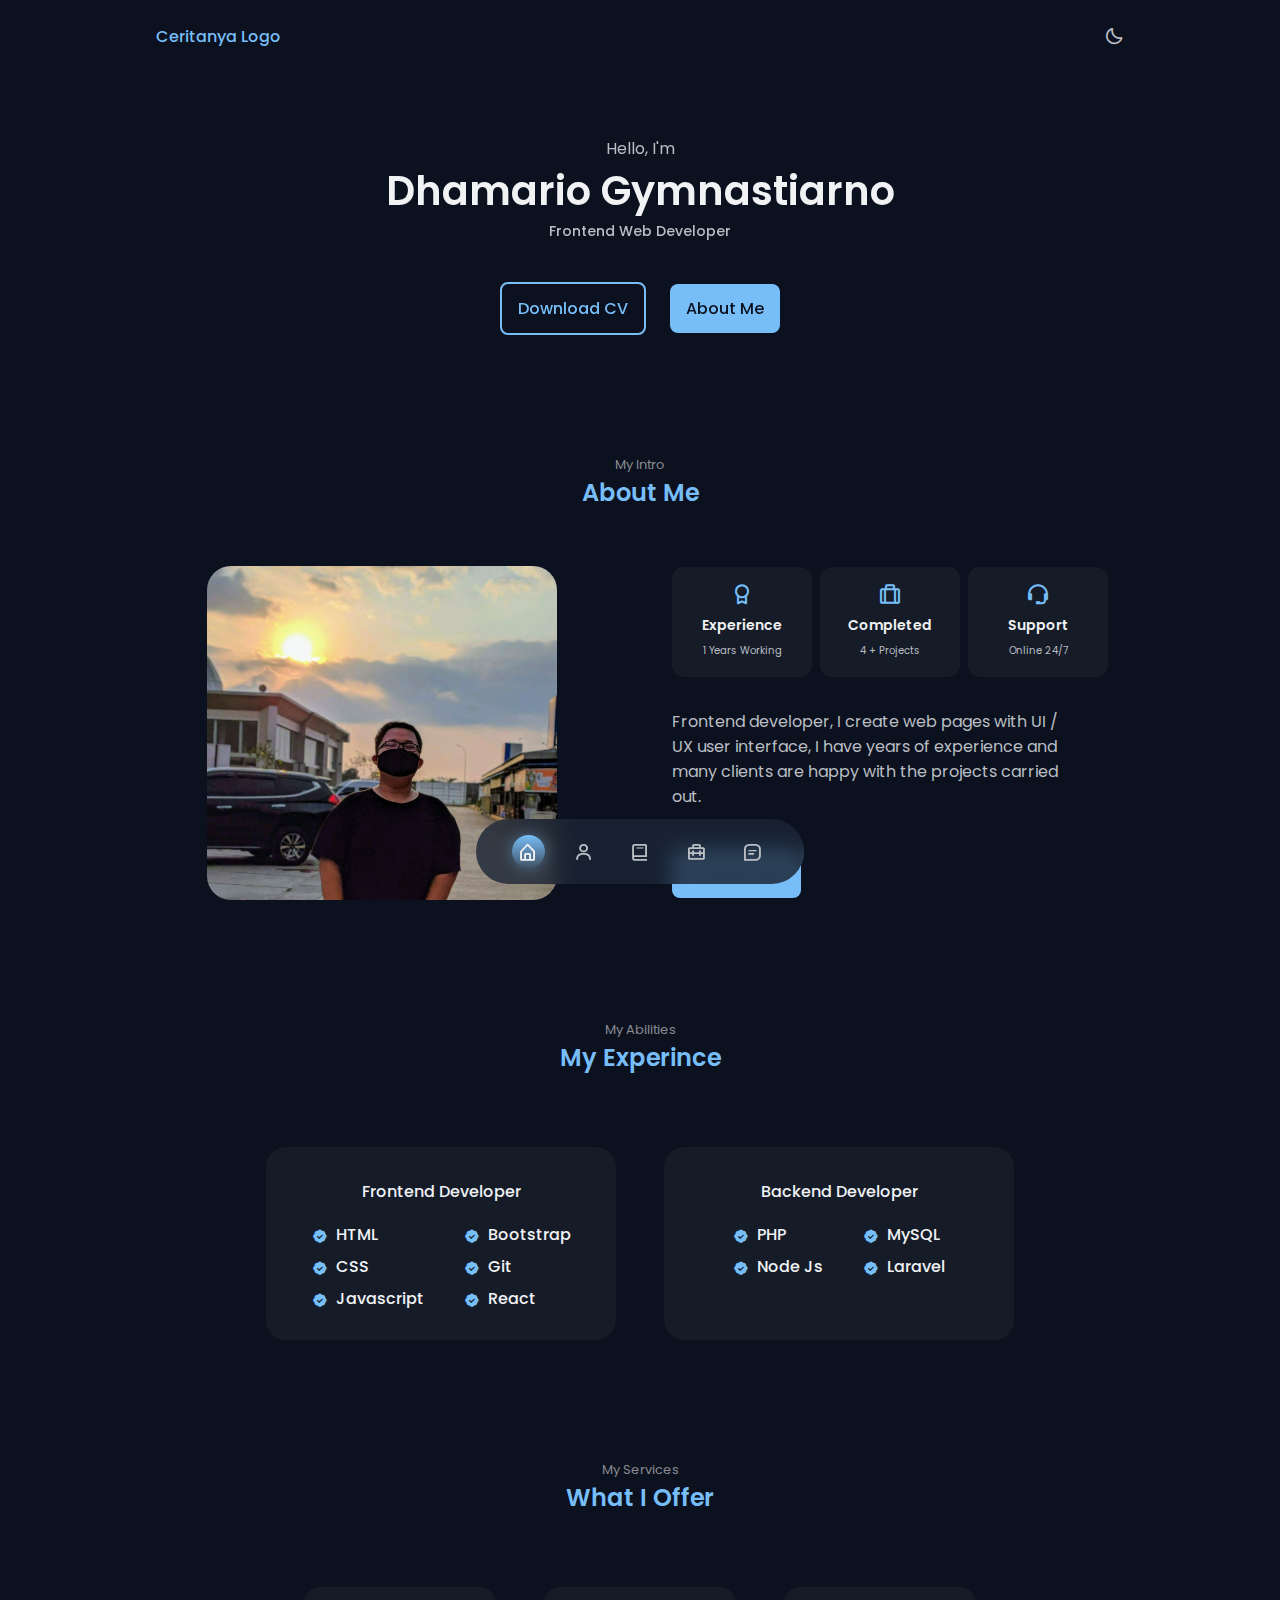
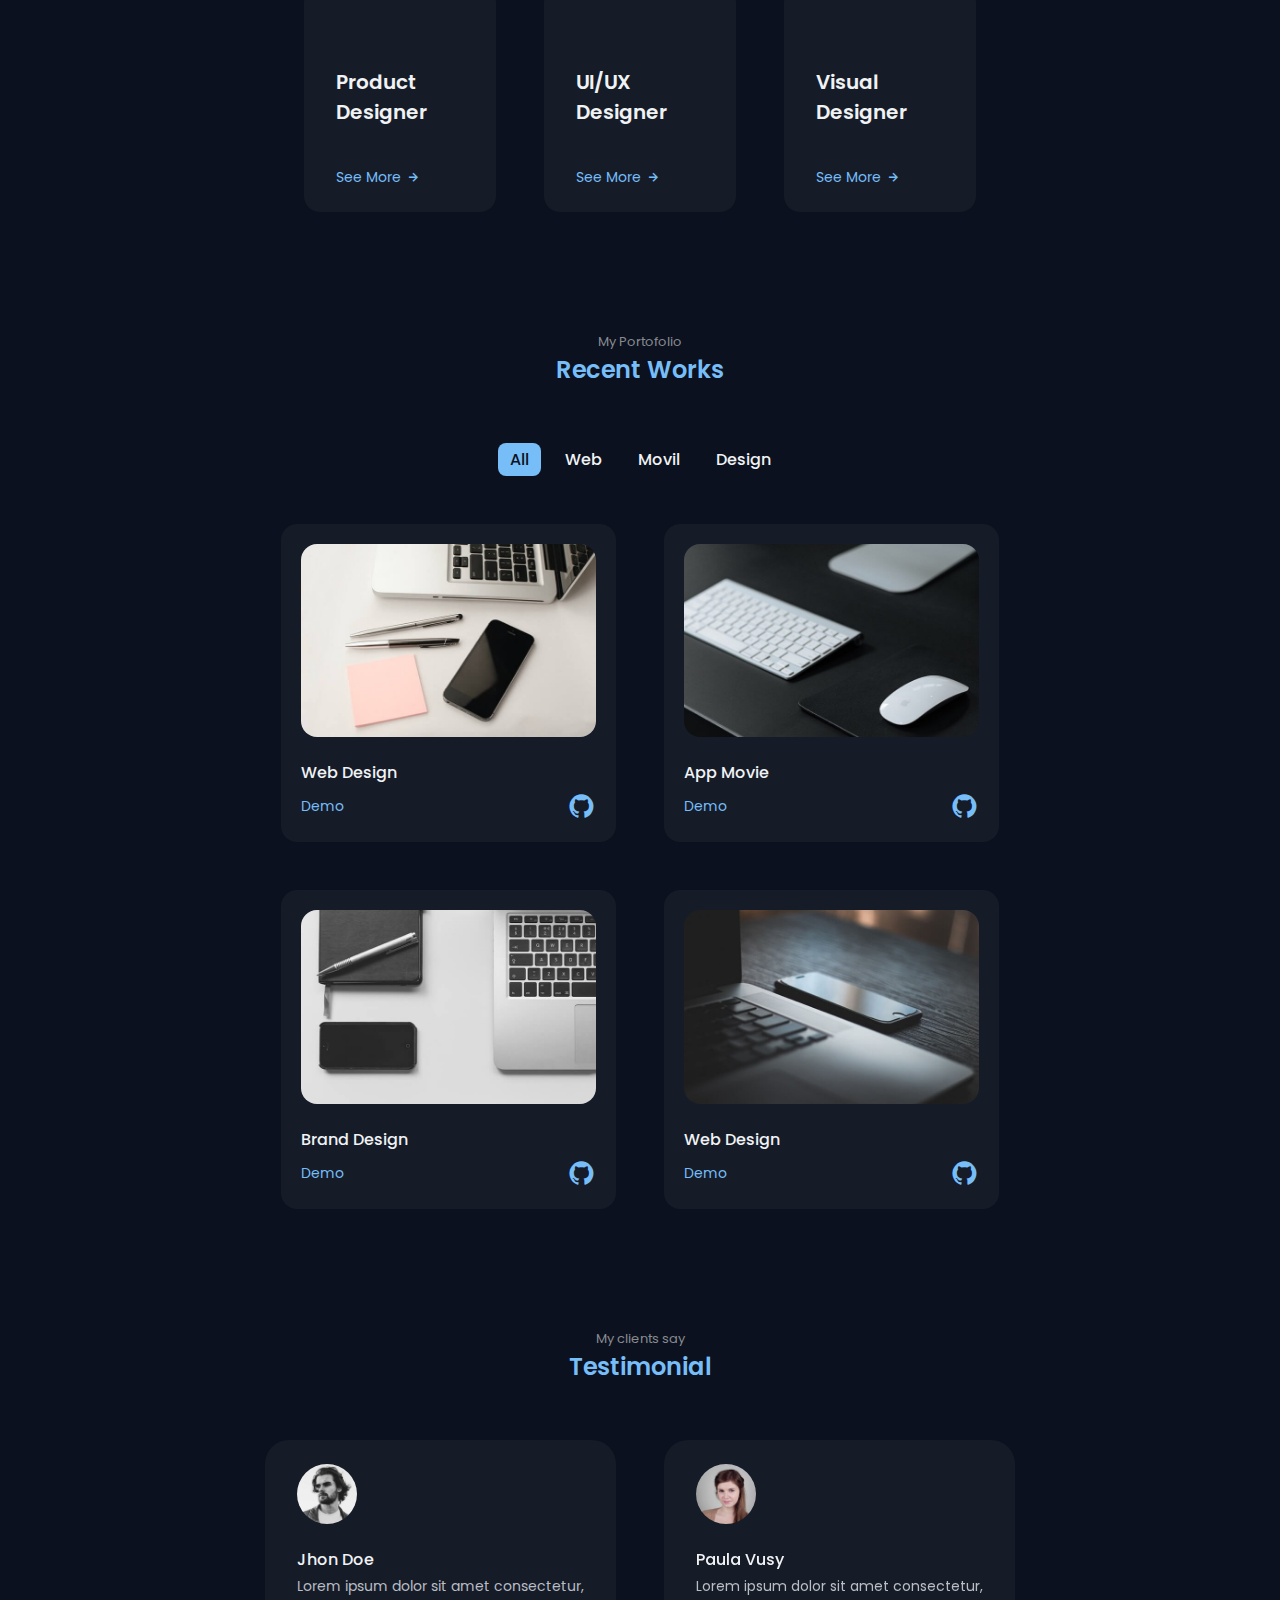
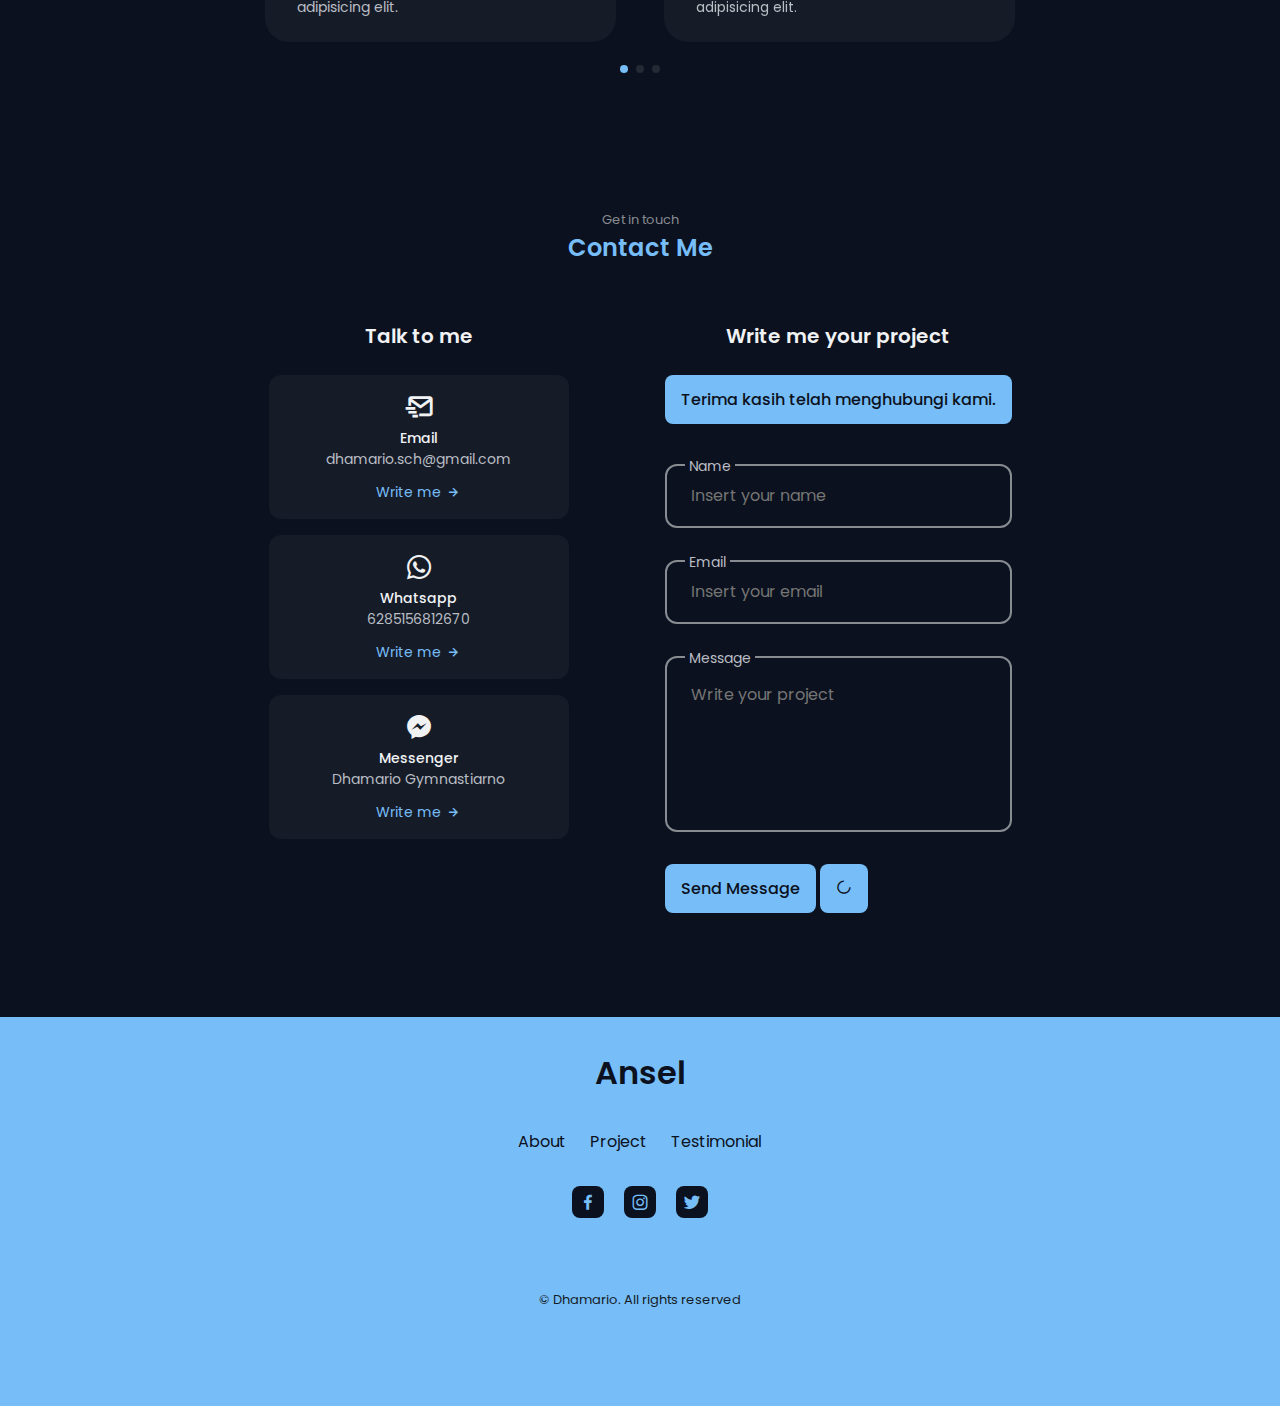
==== index.html @ 82490873 "coba fix error form" ====
<!DOCTYPE html>
    <html lang="en">
    <head>
        <meta charset="UTF-8">
        <meta name="viewport" content="width=device-width, initial-scale=1.0">

        <!--=============== FAVICON ===============-->
        <link rel="shortcut icon" href="assets/img/favicon.png" type="image/x-icon">
 
        <!--=============== BOXICONS ===============-->
        <link href='https://unpkg.com/boxicons@2.1.1/css/boxicons.min.css' rel='stylesheet'>
        
        <!--=============== SWIPER CSS ===============-->
        <link rel="stylesheet" href="assets/css/swiper-bundle.min.css">

        <!--=============== CSS ===============-->
        <link rel="stylesheet" href="assets/css/styles.css">

        <title> Dhamario Gymnastiarno - Portofolio </title>
    </head>
    <body>
        <!--=============== HEADER ===============-->
        <header class="header" id="header">
            <nav class="nav container">
                <a href="#logo" class="nav__logo">Ceritanya Logo</a>

                <div class="nav__menu">
                    <ul class="nav__list">
                        <li class="nav__item">
                            <a href="#home" class="nav__link active-link">
                                <i class='bx bx-home-alt'></i>
                            </a>
                        </li>
                        <li class="nav__item">
                            <a href="#about" class="nav__link">
                                <i class='bx bx-user'></i>
                            </a>
                        </li>
                        <li class="nav__item">
                            <a href="#skills" class="nav__link">
                            <i class='bx bx-book'></i>
                        </a>
                        </li>
                        <li class="nav__item">
                            <a href="#work" class="nav__link">
                            <i class='bx bx-briefcase-alt-2'></i>
                        </a>
                        </li>
                        <li class="nav__item">
                            <a href="#contact" class="nav__link">
                            <i class='bx bx-message-square-detail'></i>
                        </a>
                        </li>
                    </ul>
                </div>

                <!-- Theme change button  -->
                <i class='bx bx-moon change-theme' id="theme-button"></i>
            </nav>
        </header>

        <!--=============== MAIN ===============-->
        <main class="main">
            <!--=============== HOME ===============-->
            <section class="home section" id="home">
                <div class="home__container container grid">
                    <div class="home__data">
                        <span class="home__greeting">Hello, I'm</span>
                        <h1 class="home__name">Dhamario Gymnastiarno</h1>
                        <h3 class="home__education">Frontend Web Developer</h3>

                        <div class="home__buttons">
                            <a download="" target="_blank" href="assets/pdf/Ansel-Cv.pdf" class="button button--ghost">
                                Download CV
                            </a>
                            <a href="#about" class="button">About Me</a>
                        </div>
                    </div>

                  

                    <!-- <div class="home__social">
                        <a href="" class="home__social-link">
                            <i class='bx bxl-linkedin-square'></i>
                        </a>
                        <a href="" class="home__social-link">
                            <i class='bx bxl-github'></i>
                        </a>
                        <a href="" class="home__social-link">
                            <i class='bx bxl-dribbble'></i>
                        </a>
                    </div> -->

                    <!-- <a href="#about" class="home__scroll">
                        <i class='bx bx-mouse home__scroll-icon'></i>
                        <span class="home__scroll-name">Scroll Down</span>
                    </a> -->
                </div>
            </section>
            
            <!--=============== ABOUT ===============-->
            <section class="about section" id="about">
               <span class="section__subtitle">
                   My Intro
               </span> 
               <h2 class="section__title">About Me</h2>

               <div class="about__container container grid">
                   <img src="assets/img/IMG-20200929-WA0013_2.jpg" alt="" class="about__img">

                   <div class="about__data">
                       <div class="about__info">
                           <div class="about__box">
                            <i class='bx bx-award about__icon'></i>
                               <h3 class="about__title">Experience</h3>
                               <span class="about__subtitle">1 Years Working</span>
                           </div>

                        <div class="about__box">
                           <i class='bx bx-briefcase-alt about__icon'></i>
                            <h3 class="about__title">Completed</h3>
                            <span class="about__subtitle">4 + Projects</span>
                        </div>

                        <div class="about__box">
                            <i class='bx bx-support about__icon'></i>
                            <h3 class="about__title">Support</h3>
                            <span class="about__subtitle">Online 24/7</span>
                        </div>

                       </div>

                       <p class="about__description">
                        Frontend developer, I create web pages with UI / UX user interface, 
                        I have years of experience and many clients are happy 
                        with the projects carried out.
                    </p>

                    <a target="_blank" href="https://wa.me/6285156812670" class="button">Contact Me</a>
                   </div>
               </div>
            </section>

            <!--=============== SKILLS ===============-->
            <section class="skills section" id="skills">
                <span class="section__subtitle">My Abilities</span>
                <h2 class="section__title">My Experince</h2>

                <div class="skills__container container grid">
                    <div class="skills__content">
                        <h3 class="skills__title">Frontend Developer</h3>

                        <div class="skills__box">
                            <div class="skills__group">
                                <div class="skills__data">
                                    <i class='bx bxs-badge-check'></i>
                                    
                                    <div>
                                        <h3 class="skills__name">HTML</h3>
                                        <span class="skills__level">Basic</span>
                                    </div>
                                </div>

                                <div class="skills__data">
                                    <i class='bx bxs-badge-check'></i>
                                    
                                    <div>
                                        <h3 class="skills__name">CSS</h3>
                                        <span class="skills__level">Advanced</span>
                                    </div>
                                </div>

                                <div class="skills__data">
                                    <i class='bx bxs-badge-check'></i>

                                    <div>
                                        <h3 class="skills__name">Javascript</h3>
                                        <span class="skills__level">Intermediate</span>
                                    </div>
                                </div>
                            </div>
                            
                            
                            <div class="skills__group">
                                <div class="skills__data">
                                    <i class='bx bxs-badge-check'></i>
                                    
                                    <div>
                                        <h3 class="skills__name">Bootstrap</h3>
                                        <span class="skills__level">Intermadiate</span>
                                    </div>
                                </div>

                                <div class="skills__data">
                                    <i class='bx bxs-badge-check'></i>
                                    
                                    <div>
                                        <h3 class="skills__name">Git</h3>
                                        <span class="skills__level">Intermediate</span>
                                    </div>
                                </div>

                                <div class="skills__data">
                                    <i class='bx bxs-badge-check'></i>

                                    <div>
                                        <h3 class="skills__name">React</h3>
                                        <span class="skills__level">Intermediate</span>
                                    </div>
                                </div>
                            </div>
                        </div>
                    </div>
                    
                    <div class="skills__content">
                        <h3 class="skills__title">Backend Developer</h3>

                        <div class="skills__box">
                            <div class="skills__group">
                                <div class="skills__data">
                                    <i class='bx bxs-badge-check'></i>
                                    
                                    <div>
                                        <h3 class="skills__name">PHP</h3>
                                        <span class="skills__level">Intermediate</span>
                                    </div>
                                </div>

                                <div class="skills__data">
                                    <i class='bx bxs-badge-check'></i>
                                    
                                    <div>
                                        <h3 class="skills__name">Node Js</h3>
                                        <span class="skills__level">Basic</span>
                                    </div>
                                </div>

                            </div>
                            
                            
                            <div class="skills__group">
                                <div class="skills__data">
                                    <i class='bx bxs-badge-check'></i>
                                    
                                    <div>
                                        <h3 class="skills__name">MySQL</h3>
                                        <span class="skills__level">Intermadiate</span>
                                    </div>
                                </div>

                                <div class="skills__data">
                                    <i class='bx bxs-badge-check'></i>
                                    
                                    <div>
                                        <h3 class="skills__name">Laravel</h3>
                                        <span class="skills__level">Intermediate</span>
                                    </div>
                                </div>

                              
                            </div>
                        </div>
                    </div>
                </div>
            </section>

            <!--=============== SERVICES ===============-->
            <section class="services section">
                <span class="section__subtitle">My Services</span>
                <h2 class="section__title">What I Offer</h2>

                <div class="services__container container grid">
                    <div class="services__card">
                        <h3 class="services__title">Product Designer</h3>
 
                        <span class="services__button">
                            See More
                            <i class='bx bx-right-arrow-alt services__icon'></i>
                        </span>

                        <div class="services__modal">
                            <div class="services__modal-content">
                                <i class='bx bx-x services__modal-close' ></i>

                                <h3 class="services__modal-title">Porduct <br> Designer</h3>
                                <p class="services__modal-description">
                                    Lorem ipsum dolor sit, amet consectetur adipisicing elit. 
                                </p>

                                <ul class="services__modal-list">
                                    <li class="services__modal-item">
                                        <i class='bx bx-check services__modal-icon'></i>
                                        <p class="services__modal-info">
                                            I Develop the user interface.
                                        </p>
                                    </li>

                                    <li class="services__modal-item">
                                        <i class='bx bx-check services__modal-icon'></i>
                                        <p class="services__modal-info">
                                            Web page development.
                                        </p>
                                    </li>

                                    <li class="services__modal-item">
                                        <i class='bx bx-check services__modal-icon'></i>
                                        <p class="services__modal-info">
                                            I create ux element interactions.
                                        </p>
                                    </li>

                                    <li class="services__modal-item">
                                        <i class='bx bx-check services__modal-icon'></i>
                                        <p class="services__modal-info">
                                            Design and mockup of product.
                                        </p>
                                    </li>

                                    <li class="services__modal-item">
                                        <i class='bx bx-check services__modal-icon'></i>
                                        <p class="services__modal-info">
                                            
                                        </p>
                                    </li>
                                </ul>
                            </div>
                        </div>
                    </div>

                    <div class="services__card">
                        <h3 class="services__title">UI/UX Designer</h3>

                        <span class="services__button">
                            See More
                            <i class='bx bx-right-arrow-alt services__icon'></i>
                        </span>

                        <div class="services__modal">
                            <div class="services__modal-content">
                                <i class='bx bx-x services__modal-close' ></i>

                                <h3 class="services__modal-title">UI/UX Designer</h3>
                                <p class="services__modal-description">
                                    Lorem ipsum dolor sit, amet consectetur adipisicing elit. 
                                </p>

                                <ul class="services__modal-list">
                                    <li class="services__modal-item">
                                        <i class='bx bx-check services__modal-icon'></i>
                                        <p class="services__modal-info">
                                            I Develop the user interface.
                                        </p>
                                    </li>

                                    <li class="services__modal-item">
                                        <i class='bx bx-check services__modal-icon'></i>
                                        <p class="services__modal-info">
                                            Web page development.
                                        </p>
                                    </li>

                                    <li class="services__modal-item">
                                        <i class='bx bx-check services__modal-icon'></i>
                                        <p class="services__modal-info">
                                            I create ux element interactions.
                                        </p>
                                    </li>

                                    <li class="services__modal-item">
                                        <i class='bx bx-check services__modal-icon'></i>
                                        <p class="services__modal-info">
                                            Design and mockup of product.
                                        </p>
                                    </li>

                                    <li class="services__modal-item">
                                        <i class='bx bx-check services__modal-icon'></i>
                                        <p class="services__modal-info">
                                            
                                        </p>
                                    </li>
                                </ul>
                            </div>
                        </div>
                    </div>

                    <div class="services__card">
                        <h3 class="services__title">Visual Designer</h3>

                        <span class="services__button">
                            See More
                            <i class='bx bx-right-arrow-alt services__icon'></i>
                        </span>

                        <div class="services__modal">
                            <div class="services__modal-content">
                                <i class='bx bx-x services__modal-close' ></i>

                                <h3 class="services__modal-title">Visual Designer</h3>
                                <p class="services__modal-description">
                                    Lorem ipsum dolor sit, amet consectetur adipisicing elit. 
                                </p>

                                <ul class="services__modal-list">
                                    <li class="services__modal-item">
                                        <i class='bx bx-check services__modal-icon'></i>
                                        <p class="services__modal-info">
                                            I Develop the user interface.
                                        </p>
                                    </li>

                                    <li class="services__modal-item">
                                        <i class='bx bx-check services__modal-icon'></i>
                                        <p class="services__modal-info">
                                            Web page development.
                                        </p>
                                    </li>

                                    <li class="services__modal-item">
                                        <i class='bx bx-check services__modal-icon'></i>
                                        <p class="services__modal-info">
                                            I create ux element interactions.
                                        </p>
                                    </li>

                                    <li class="services__modal-item">
                                        <i class='bx bx-check services__modal-icon'></i>
                                        <p class="services__modal-info">
                                            Design and mockup of product.
                                        </p>
                                    </li>

                                    <li class="services__modal-item">
                                        <i class='bx bx-check services__modal-icon'></i>
                                        <p class="services__modal-info">
                                            Products for compaines
                                        </p>
                                    </li>
                                </ul>
                            </div>
                        </div>
                    </div>
                </div>
            </section>

            <!--=============== WORK ===============-->
            <section class="work section" id="work">
                <span class="section__subtitle">My Portofolio</span>
                <h2 class="section__title">Recent Works</h2>

                <div class="work__filters">
                    <span class="work__item active-work" data-filter='all'>All</span>
                    <span class="work__item" data-filter='.web'>Web</span>
                    <span class="work__item" data-filter='.movil'>Movil</span>
                    <span class="work__item" data-filter='.design'>Design</span>
                </div>

                <div class="work__container container grid">

                    <div class="work__card mix web">
                        <img src="assets/img/work1.jpg" alt="" class="work__img">

                        <h3 class="work__title">Web Design</h3>
                        

                        <a href="#" class="work__button">
                            Demo
                           
                            <i class='bx bxl-github icon__home'></i>
                        </a>
                       
                        
                        
                    </div>

                    <div class="work__card mix movil">
                        <img src="assets/img/work2.jpg" alt="" class="work__img">

                        <h3 class="work__title">App Movie</h3>

                        <a href="#" class="work__button">
                            Demo
                            
                            <i class='bx bxl-github icon__home'></i>
                        </a>
                    </div>

                    <div class="work__card mix design">
                        <img src="assets/img/work3.jpg" alt="" class="work__img">

                        <h3 class="work__title">Brand Design</h3>

                        <a href="#" class="work__button">
                            Demo
                            
                            <i class='bx bxl-github icon__home'></i>
                        </a>
                    </div>

                    <div class="work__card mix web">
                        <img src="assets/img/work4.jpg" alt="" class="work__img">

                        <h3 class="work__title">Web Design</h3>

                        <a href="#" class="work__button">
                           Demo
                              <i class='bx bxl-github icon__home'></i>
                        </a>
                        
                    </div>
                </div>
            </section>

            <!--=============== TESTIMONIALS ===============-->
            <section class="testimonial section">
                <span class="section__subtitle">My clients say</span>
                <h2 class="section__title">Testimonial</h2>

                <div class="testimonial__container container swiper">
                    <div class="swiper-wrapper">
                        <div class="testimonial__card swiper-slide">
                            <img src="assets/img/testimonial1.png" alt="" class="testimonial__img">

                            <h3 class="testimonial__name">Jhon Doe</h3>
                            <p class="testimonial__description">
                                Lorem ipsum dolor sit amet consectetur, adipisicing elit.
                            </p>
                        </div>

                         <div class="testimonial__card swiper-slide">
                            <img src="assets/img/testimonial2.png" alt="" class="testimonial__img">

                            <h3 class="testimonial__name">Paula Vusy</h3>
                            <p class="testimonial__description">
                                Lorem ipsum dolor sit amet consectetur, adipisicing elit.
                            </p>
                        </div>

                         <div class="testimonial__card swiper-slide">
                            <img src="assets/img/testimonial3.png" alt="" class="testimonial__img">

                            <h3 class="testimonial__name">Sara Cill</h3>
                            <p class="testimonial__description">
                                Lorem ipsum dolor sit amet consectetur, adipisicing elit.
                            </p>
                        </div>
                    </div>

                     <div class="swiper-pagination"></div>
                </div>
            </section>

            <!--=============== CONTACT ===============-->
            <section class="contact section" id="contact">
                <span class="section__subtitle">Get in touch</span>
                <h2 class="section__title">Contact Me</h2>

                <div class="contact__container container grid">
                    <div class="contact_content">
                        <h3 class="contact__title">Talk to me</h3>

                        <div class="contact__info">
                            <div class="contact__card">
                                <i class='bx bx-mail-send contact__card-icon'></i>
                                <h3 class="contact__card-title">Email</h3>
                                <span class="contact__card-data">dhamario.sch@gmail.com</span>

                                <a href="mailto:examplemail@correo.com" target="_blank" class="contact__button">
                                    Write me <i class="bx bx-right-arrow-alt contact__button-icon"></i>
                                </a>
                            </div>

                             <div class="contact__card">
                                <i class='bx bxl-whatsapp contact__card-icon'></i>
                                <h3 class="contact__card-title">Whatsapp</h3>
                                <span class="contact__card-data">6285156812670</span>

                                <a href="wa.me/6285156812670" target="_blank" class="contact__button">
                                    Write me <i class="bx bx-right-arrow-alt contact__button-icon"></i>
                                </a>
                            </div>

                             <div class="contact__card">
                                <i class='bx bxl-messenger contact__card-icon'></i>
                                <h3 class="contact__card-title">Messenger</h3>
                                <span class="contact__card-data">Dhamario Gymnastiarno</span>

                                <a href="https://m.me/dhamarioo" target="_blank" class="contact__button">
                                    Write me <i class="bx bx-right-arrow-alt contact__button-icon"></i>
                                </a>
                            </div>
                        </div>
                    </div>

                    <div class="contact_content">
                            <h3 class="contact__title">Write me your project</h3>
                            <p class="btnpesan my-alert d-none">Terima kasih telah menghubungi kami. <i class='bx bx-x services__modal-close' ></i></p>

                            <form method="post" autocomplete="off" name="google-sheet">
                                <div class="contact__form-div">
                                    <label for="" class="contact__form-tag">Name</label>
                                      <input type="text" name="Name" placeholder="Insert your name" class="contact__form-input">
                                </div>

                                <div class="contact__form-div">
                                    <label for="" class="contact__form-tag">Email</label>
                                          <input type="email" name="Email" placeholder="Insert your email" class="contact__form-input">
                                </div>

                                <div class="contact__form-div contact__form-area">
                                    <label for="" class="contact__form-tag">Message</label>
                                    <textarea name="Message" id="" cols="30" rows="10" name="Message" placeholder="Write your project" class="contact__form-input"></textarea>
                                </div>

                                <button type="submit" name="submit" class="btn-kirim">Send Message</button>
                                <button type="button" disabled name="submit" class="btn-loading d-none"><i class='bx bx-loader-alt'></i></button>
                                </form>
                    </div>
                </div>
            </section>
        </main>

        <!--=============== FOOTER ===============-->
        <footer class="footer">
            <div class="footer__container container">
                <h1 class="footer__title">Ansel</h1>

                <ul class="footer__list">
                    <li>
                        <a href="#about" class="footer__link">About</a>
                    </li>
                     <li>
                        <a href="#work" class="footer__link">Project</a>
                    </li>
                     <li>
                        <a href="#testimonial" class="footer__link">Testimonial</a>
                    </li>
                </ul>

                <ul class="footer__social">
                    <a href="" target="_blank" class="footer__social-link">
                            <i class='bx bxl-facebook'></i>
                    </a>

                    <a href="" target="_blank" class="footer__social-link">
                        <i class='bx bxl-instagram'></i>
                    </a>

                    <a href="" target="_blank" class="footer__social-link">
                        <i class='bx bxl-twitter'></i>
                    </a>
                </ul>

                <span class="footer__copy">
                    &#169; Dhamario. All rights reserved
                </span>
            </div>
        </footer>

        <script>
            const scriptURL = 'https://script.google.com/macros/s/AKfycbz9eFhbqL9VPdw7W_q0QODPWdvPA6DGefYPXkPuLSx8L-teZfCqLwiR0-oeVhtF6Ccs/exec'
            const form = document.forms['google-sheet']
            const btnPesan = document.querySelector('.btn-kirim')
            const btnLoading = document.querySelector('.btn-loading')
            const myAlert = document.querySelector('.my-alert')
          
            form.addEventListener('submit', e => {
              e.preventDefault()
                // ketika tombol submit diklik
                // tampilkan tombol loading, hilangkan tombol kirim
                btnLoading.classList.toggle('d-none')
                btnPesan.classList.toggle('d-none')
              
            fetch(scriptURL, { method: 'POST', body: new FormData(form)})
                .then(response => {
                // tampilkan tombol kirim, hilangkan tombol loading
                btnLoading.classList.toggle('d-none')
                btnPesan.classList.toggle('d-none')
                // tampilkan alert
                myAlert.classList.toggle('d-none')
                // reset formnya
                form.reset()
                console.log('Success!', response)
            })
                .catch(error => console.error('Error!', error.message))
            })
          </script>

        <!--=============== SCROLLREVEAL ===============-->
        <script src="assets/js/scrollreveal.min.js"></script>

        <!--=============== SWIPER JS ===============-->
        <script src="assets/js/swiper-bundle.min.js"></script>

        <!--=============== MIXITUP FILTER ===============-->
        <script src="assets/js/mixitup.min.js"></script>

        <!--=============== MAIN JS ===============-->
        <script src="assets/js/main.js"></script>
    </body>
</html>
---- assets/css/styles.css ----
/*=============== GOOGLE FONTS ===============*/
@import url('https://fonts.googleapis.com/css2?family=Nunito:wght@300&family=Poppins:ital,wght@0,500;0,600;1,400&display=swap');

/*=============== VARIABLES CSS ===============*/
:root {
  --header-height: 3.5rem;

  /*========== Colors ==========*/
  /*Color mode HSL(hue, saturation, lightness)*/
  /*
        Purple: hsl(250, 66%, 75%)
        Blue: hsl(207, 90%, 72%)
        Pink: hsl(356, 66%, 75%)
        Teal: hsl(174, 63%, 62%)
  */
  --first-hue: 207;
  --sat: 90%;
  --lig: 72%;
  --second-hue: 219;
  --first-color: hsl(var(--first-hue), var(--sat), var(--lig));
  --first-color-alt: hsl(var(--first-hue), var(--sat), 68%);
  /* -4% */
  --title-color: hsl(var(--second-hue), 15%, 95%);
  --text-color: hsl(var(--second-hue), 8%, 75%);
  --text-color-light: hsl(var(--second-hue), 4%, 55%);
  --body-color: hsl(var(--second-hue), 48%, 8%);
  --container-color: hsl(var(--second-hue), 32%, 12%);

  /*========== Font and typography ==========*/
  /*.5rem = 8px | 1rem = 16px ...*/
  --body-font: 'Poppins', sans-serif;
  --biggest-font-size: 1.75rem;
  --h1-font-size: 1.5rem;
  --h2-font-size: 1.25rem;
  --h3-font-size: 1rem;
  --normal-font-size: .938rem;
  --small-font-size: .813rem;
  --smaller-font-size: .75rem;
  --tiny-font-size: .625rem;

  /*========== Font weight ==========*/
  --font-medium: 500;
  --font-semibold: 600;

  /*========== z index ==========*/
  --z-tooltip: 10;
  --z-fixed: 100;
  --z-modal: 1000;
}

/* Responsive typography */
@media screen and (min-width: 968px) {
  :root {
    --biggest-font-size: 2.5rem;
    --h1-font-size: 2.25rem;
    --h2-font-size: 1.5rem;
    --h3-font-size: 1.25rem;
    --normal-font-size: 1rem;
    --small-font-size: .875rem;
    --smaller-font-size: .813rem;
  }
}

/*=============== BASE ===============*/
* {
  box-sizing: border-box;
  padding: 0;
  margin: 0;
}

html {
  scroll-behavior: smooth;
}

body,
button,
input,
textarea {
  font-family: var(--body-font);
  font-size: var(--normal-font-size);
}

body {
  background-color: var(--body-color);
  color: var(--text-color);
  transition: .4s;
  /* for light mode animation */
}

h1,
h2,
h3 {
  color: var(--title-color);
  font-weight: var(--font-semibold);
}

ul {
  list-style: none;
}

a {
  text-decoration: none;
}

button {
  cursor: pointer;
  border: none;
  outline: none;
}

img {
  max-width: 100%;
  height: auto;
}

/*=============== THEME ===============*/
.change-theme{
  font-size: 1.25rem;
  cursor: pointer;
  transition: .32s;
}

.change-theme:hover{
  color: var(--first-color);
}

/*========== Variables Dark theme ==========*/
body.light-theme{
  --title-color: hsl(var(--second-hue), 15%, 15%);
  --text-color: hsl(var(--second-hue), 8%, 35%);
  --body-color: hsl(var(--second-hue), 100%, 99%);
  --container-color: #fff;
}


/*========== 
    Color changes in some parts of 
    the website, in light theme
==========*/
.light-theme .scroll-header{
  box-shadow:  0 2px 4px hsla(0, 0%, 1%, .1);
}

.light-theme .nav__menu{
  background-color: hsla(var(--second-hue), 32%, 90%, .8);
}

.light-theme .section__subtitle{
  color: var(--text-color);
}

.light-theme .home__social-link{
  box-sizing: 0 2px 8px hsla(var(--second-hue), 48%, 8%, .1);
}

.light-theme .home__social::after,
.light-theme .footer__social-link{
  background-color: var(--title-color);
}

.light theme .home__social-link, .light-theme .home__scroll, .light-theme .button .light-theme .button:hover, .light-theme .active-work, .light-theme .footer__title, .light-theme .footer__link, .light-theme .footer__copy{
  color: var(--title-color);
}

.light-theme .about__box{
  box-shadow: 0 2px 8px hsla(var(--second-hue), 48%, 8%, .1);
}

.light-theme .skills__content, .light-theme .services__card, .light-theme .work__card, .light-theme .testimonial__card, .light-theme .contact__card{
  box-shadow: 0 2px 16px hsla(var(--second-hue), 48%, 8%, .1);
}

.light-theme::-webkit-scrollbar{
  background-color: hsl(var(--second-hue), 8%, 66%);
}

.light-theme::-webkit-scrollbar-thumb{
  background-color: hsl(var(--second-hue), 8%, 54%);
}


.light-theme::-webkit-scrollbar-thumb:hover{
  background-color: hsl(var(--second-hue), 8%, 44%);
}
/*=============== REUSABLE CSS CLASSES ===============*/
.container {
  max-width: 968px;
  margin-left: 1rem;
  margin-right: 1rem;
}

.grid {
  display: grid;
  gap: 1.25rem;
}

.main {
  overflow: hidden;
}

.section {
  padding: 4.5rem 0 1rem;
}

.section__title,
.section__subtitle {
  text-align: center;
}

.section__title {
  font-size: var(--h2-font-size);
  color: var(--first-color);
  margin-bottom: 2rem;
}

.section__subtitle {
  display: block;
  font-size: var(--smaller-font-size);
  color: var(--text-color-light);
}

/*=============== HEADER & NAV===============*/
.header {
  position: fixed;
  top: 0;
  left: 0;
  width: 100%;
  background-color: var(--body-color);
  z-index: var(--z-fixed);
   transition: .4s;
  /* for light mode animation */
}

.nav {
  height: var(--header-height);
  display: flex;
  justify-content: space-between;
  align-items: center;
}

.nav__logo {
  color: var(--first-color);
  font-weight: var(--font-medium);
  transform: .4s;
}

.nav__logo:hover {
  color: var(--first-color-alt);
}

.nav__menu {
  position: fixed;
  bottom: 1rem;
  background-color: hsla(var(--second-hue), 32%, 16%, .8);
  width: 90%;
  border-radius: 4rem;
  padding: 1rem 2.25rem;
  backdrop-filter: blur(10px);
   transition: .4s;
  /* for light mode animation */
}

.nav__list {
  display: flex;
  justify-content: space-between;
  align-items: center;
}

.nav__link {
  color: var(--text-color);
  font-size: 1.25rem;
  padding: .4rem;
  display: flex;
  border-radius: 5rem;
}

/* Active link */
.active-link {
  background: linear-gradient(180deg, hsla(var(--first-hue), var(--sat), var(--lig), 1),
      hsla(var(--first-hue), var(--sat), var(--lig), .2));
  box-shadow: 0 0 16px hsla(var(--first-hue), var(--sat), var(--lig), .4);
  color: var(--title-color);
}


/* Change background header */
.scroll-header {
  box-shadow: 0 4px 4px hsla(0, 0%, 4%, .3);
}


/*=============== HOME ===============*/

.home__container {
  position: relative;
  row-gap: 4.5rem;
  padding-top: 2rem;
}

.home__data {
  text-align: center;
}

.home__greeating,
.home__education {
  font-size: var(--small-font-size);
  font-weight: var(--font-medium);
}

.home__greeating {
  display: block;
  color: var(--title-color);
  margin-bottom: .25rem;
}

.home__education {
  color: var(--text-color);
  margin-bottom: 2.5rem;
}

.home__name {
  font-size: var(--biggest-font-size);
}

.home__img {
  width: 160px;
}

.home__handle {
  justify-self: center;
  width: 190px;
  height: 293px;
  background: linear-gradient(180deg,
      hsla(var(--first-hue), var(--sat), var(--lig), 1),
      hsla(var(--first-hue), var(--sat), var(--lig), .2));
  border-radius: 10rem 10rem 1rem 1rem;
  display: flex;
  align-items: flex-end;
  justify-content: center;
  overflow: hidden;
}

.home__buttons {
  display: flex;
  justify-content: center;
  align-items: center;
  gap: 1.5rem;
}

.home__social,
.home__scroll {
  position: absolute;
}

.home__social {
  bottom: 5rem;
  left: 0;
  display: grid;
  row-gap: .5rem;
}

.card__social-link{
  top: 7.5rem;
  margin-left: 16rem;
  width: max-content;
  color: var(--first-color);
  align-items: center;
  font-size: 2rem;
}

.home__social-link {
  width: max-content;
  background-color: var(--container-color);
  color: var(--first-color);
  padding: .25rem;
  border: .25rem;
  display: flex;
  font-size: 1rem;
  transition: .4s;
}

.home__social-link:hover {
  background-color: var(--first-color);
  color: #fff;
}


.home__scroll {
  color: var(--first-color);
  right: -1.5rem;
  bottom: 4rem;
  display: grid;
  row-gap: 2.25rem;
  justify-items: center;
}

.home__scroll-icon {
  font-size: 1.25rem;
}

.home__scroll-name {
  font-size: var(--smaller-font-size);
  transform: rotate(-90deg);
}


/*=============== BUTTONS ===============*/

.button {
  display: inline-block;
  background-color: var(--first-color);
  color: var(--body-color);
  padding: .75rem 1rem;
  border-radius: .5rem;
  font-weight: var(--font-medium);
  transition: .4s;
}

.button:hover {
  background-color: var(--first-color-alt);
  color: var(--body-color);
}

.button--ghost {
  background-color: transparent;
  border: 2px solid var(--first-color);
  color: var(--first-color);
}


/*=============== ABOUT ===============*/
.about__container {
  row-gap: 2.5rem;
}

.about__img {
  width: 220px;
  border-radius: 1.5rem;
  justify-self: center;
}

.about__data {
  text-align: center;
}

.about__info {
  display: grid;
  grid-template-columns: repeat(3, 1fr);
  gap: .5rem;
  margin-bottom: 2rem;
}

.about__box {
  background-color: var(--container-color);
  border-radius: .75rem;
  padding: .75rem .5rem;
}

.about__icon {
  font-size: 1.5rem;
  color: var(--first-color);
  margin-bottom: .5rem;
}

.about__title {
  font-size: var(--small-font-size);
}

.about__subtitle {
  font-size: var(--tiny-font-size);
}

.about__description {
  margin-bottom: 2rem;
}


/*=============== SKILLS ===============*/

.skills__container {
  row-gap: 2rem;
  padding-top: 1rem;
}

.skills__content {
  background-color: var(--container-color);
  padding: 1.5rem;
  border-radius: 1.25rem;
}

.skills__title {
  font-size: var(--normal-font-size);
  font-weight: var(--font-medium);
  column-rule-color: var(--first-color);
  text-align: center;
  margin-bottom: 1.5rem;
}

.skills__box {
  display: flex;
  justify-content: center;
  column-gap: 2.5rem;
}

.skills__group {
  display: grid;
  align-content: flex-start;
  row-gap: 1rem;
}

.skills__data {
  display: flex;
  column-gap: .5rem;
}

.skills .bxs-badge-check {
  font-size: 1rem;
  color: var(--first-color);
}

.skills__name {
  font-size: var(--normal-font-size);
  font-weight: var(--font-medium);
  line-height: 14px;
}

.skills__level {
  font-size: var(--tiny-font-size);
  display: none;
}

/*=============== SERVICES ===============*/

.services__container {
  grid-template-columns: repeat(2, 1fr);
  gap: 1.5rem;
  padding-top: 1rem;
}

.services__card {
  background-color: var(--container-color);
  padding: 3rem 1.5rem 1.5rem;
  border-radius: 1rem;
}

.services__title {
  font-size: var(--h3-font-size);
  margin-bottom: 2.5rem;
}

.services__button {
  color: var(--first-color);
  font-size: var(--small-font-size);
  display: flex;
  align-items: center;
  column-gap: .25rem;
  cursor: pointer;
}

.services__button:hover .services__icon {
  transform: translateX(.25rem);
}

.services__icon {
  font-size: 1rem;
  transition: .4s;
}


/* Services modal */

.services__modal {
  position: fixed;
  inset: 0;
  background-color: hsla(var(--second-hue), 28%, 16%, .7);
  padding: 2rem 1rem;
  display: grid;
  place-items: center;
  visibility: hidden;
  opacity: 0;
  transition: .4s;
  z-index: var(--z-modal);
}

.services__modal-content {
  position: relative;
  background-color: var(--body-color);
  padding: 4.5rem 1.5rem 2.5rem;
  border-radius: 1.5rem;
}

.services__modal-title,
.services__modal-description {
  text-align: center;
}

.services__modal-title {
  font-size: var(--h3-font-size);
  color: var(--first-color);
  margin-bottom: 1rem;
}

.services__modal-description {
  font-size: var(--small-font-size);
  margin-bottom: 2rem;
}

.services__modal-list {
  display: grid;
  row-gap: .75rem;
}

.services__modal-item {
  display: flex;
  align-items: flex-start;
  column-gap: .4rem;
}

.services__modal-icon {
  font-size: 1.5rem;
  color: var(--first-color);
}

.services__modal-info {
  font-size: var(--small-font-size);
  margin-top: 3px;
}

.services__modal-close {
  position: absolute;
  top: 1.5rem;
  right: 1.5rem;
  font-size: 1.5rem;
  color: var(--first-color);
  cursor: pointer;
}

.bx-loader-alt {
  animation: rotation 2s infinite linear;
}

@keyframes rotation {
  from {
      transform: rotate(0deg);
  }
  to {
      transform: rotate(359deg);
  }
}

/*Active modal*/
.active-modal {
  opacity: 1;
  visibility: visible;
}


/*=============== WORK ===============*/
.work__container {
  padding-top: 1rem;
}

.work__filters {
  display: flex;
  justify-content: center;
  align-items: center;
  column-gap: .75rem;
  margin-bottom: 2rem;
}

.work__item {
  cursor: pointer;
  color: var(--title-color);
  padding: .25rem .75rem;
  font-weight: var(--font-medium);
  border-radius: .5rem;
}

.work__card {
  background-color: var(--container-color);
  padding: 1rem;
  border-radius: 1rem;
}

.work__img {
  border-radius: 1rem;
  margin-bottom: .75rem;
}

.work__title {
  font-size: var(--normal-font-size);
  font-weight: var(--font-medium);
  margin-bottom: .25rem;
}

.work__button {
  width: max-content;
  color: var(--first-color);
  font-size: var(--small-font-size);
  
  align-items: center;
  column-gap: .25rem;
}

.work__button .icon__home{
  float: right !important;
  color: var(--first-color);
  font-size: 1.8rem;
}

.work__button:hover .work__icon {
  transform: translateX(.25rem);
}

.work__icon {
  font-size: 1rem;
  transition: .4s;
}


/* Active item work*/
.active-work {
  background-color: var(--first-color);
  color: var(--body-color);
}


/*=============== TESTIMONIAL ===============*/
.testimonial__card{
  background-color: var(--container-color);
  padding: 1.25rem 1.5rem;
 
  border-radius: 1.5rem;
  margin-bottom: 3rem;
}

.testimonial__img{
  width: 60px;
  border-radius: 3rem;
  margin-bottom: 1rem;
}

.testimonial__name{
  font-size: var(--normal-font-size);
  font-weight: var(--font-medium);
  margin-bottom: .25rem;
}

.testimonial__description{
  font-size: var(--small-font-size);
}

/* Swiper class */
.swiper-pagination-bullet{
  background-color: var(--text-color-light)
}

.swiper-pagination-bullet-active{
  background-color: var(--first-color);
}


/*=============== CONTACT ===============*/
.btn-kirim{
  margin-bottom: 2.5rem;
  background-color: var(--first-color);
  color: var(--body-color);
  padding: .75rem 1rem;
  border-radius: .5rem;
  font-weight: var(--font-medium);
}
.btn-loading{
  margin-bottom: 2.5rem;
  background-color: var(--first-color);
  color: var(--body-color);
  padding: .75rem 1rem;
  border-radius: .5rem;
  font-weight: var(--font-medium);
  transition: .4s;
}

.btnpesan{
  margin-bottom: 2.5rem;
  background-color: var(--first-color);
  color: var(--body-color);
  padding: .75rem 1rem;
  border-radius: .5rem;
  font-weight: var(--font-medium);
  transition: .4s;
}
.contact__container{
  row-gap: 3rem;
  padding-bottom: 3rem;
}

.contact__title{
  text-align: center;
  font-size: var(--h3-font-size);
  margin-bottom: 1.5rem;
}

.contact__info{
  display: grid;
  gap: 1rem;
}

.contact__card{
  background-color: var(--container-color);
  padding: 1rem;
  border-radius: .75rem;
  text-align: center;
}

.contact__card-icon{
  font-size: 2rem;
  color: var(--title-color);
  margin-bottom: .25rem;
}

.contact__card-title,
.contact__card-data{
  font-size: var(--small-font-size);
}

.contact__card-title{
  font-weight: var(--font-medium);
}

.contact__card-data{
  display: block;
  margin-bottom: .75rem;
}

.contact__button{
  color: var(--first-color);
  font-size: var(--small-font-size);
  display: flex;
  align-items: center;
  justify-content: center;
  column-gap: .25rem;
}

.contact__button:hover .contact__button-icon{
  transform: translateX(.25rem);
}

.contact__button-icon{
  font-size: 1rem;
  transition: .4s;
}

.contact__form-div{
  position: relative;
  margin-bottom: 2rem;
  height: 4rem;
}

.contact__form-input{
  position: absolute;
  top: 0;
  left: 0;
  width: 100%;
  height: 100%;
  border: 2px solid var(--text-color-light);
  background:none;
  color: var(--text-color);
  outline: none;
  padding: 1.5rem;
  border-radius: .75rem;
  z-index: 1;
}

.contact__form-tag{
  position: absolute;
  top: -.75rem;
  left: 1.25rem;
  font-size: var(--small-font-size);
  padding: .25rem;
  background-color: var(--body-color);
  z-index: 10;
}

.contact__form-area{
  height: 11rem;
}

.contact__form-area textarea{
  resize: none;
}


/*=============== FOOTER ===============*/

.footer{
  background-color: var(--first-color);
}

.footer__container{
  padding: 2rem 0 6rem;
}

.footer__title, .footer__link{
  color: var(--body-color);
}

.footer__title{
  text-align: center;
  margin-bottom: 2rem;
}

.footer__list{
  display: flex;
  justify-content: center;
  column-gap: 1.5rem;
  margin-bottom: 2rem;
}

.footer__social{
  display: flex;
  justify-content: center;
  column-gap: 1.2rem;
}

.footer__social-link{
  background-color: var(--body-color);
  color: var(--first-color);
  padding: .25rem;
  border-radius: .25rem;
  font-size: 1rem;
  display: inline-flex;
}

.footer__copy{
  display: block;
  margin-top: 4.5rem;
  color: var(--container-color);
  text-align: center;
  font-size: var(--smaller-font-size);
}

/*=============== SCROLL BAR ===============*/
::-webkit-scrollbar{
  width: .6rem;
  border: .5rem;
  background-color: hsl(var(--second-hue), 8%, 38%);
}

::-webkit-scrollbar-thumb{
  background-color: hsl(var(--second-hue), 8%, 26%);
  border-radius: .5rem;
}

::-webkit-scrollbar-thumb:hover{
    background-color: hsl(var(--second-hue), 8%, 20%);
}


/*=============== BREAKPOINTS ===============*/
/* For small devices */
@media screen and (max-width: 320px){
  .nav__menu{
    padding: 1rem 1.5rem;
  }

  .home__buttons{
    flex-direction: column;
  }
  .home__handle{
    width: 150px;
    height: 253px;
  }
  .home__img{
    width: 130px;
  }

  .about__info{
    grid-template-columns: repeat(2, 1fr);
  }

  .skills__box{
    column-gap: 1rem;
  }
  .skills__name{
    font-size: var(--small-font-size);
  }

  .services__container{
    grid-template-columns: 145px;
    justify-content: center;
  }

  .work__item{
    font-size: var(--small-font-size);
  }
  .work__filters{
    column-gap: .25rem;
  }
}

/* For medium devices */
@media screen and (min-width: 576px){
  .nav__menu{
    width: 328px;
    left: 0;
    right: 0;
    margin: 0 auto;
  }

  .about__info{
    grid-template-columns: repeat(3, 140px);
    justify-content: center;
  }
  .about__description{
    padding: 0 5rem;
  }

  .skills__container{
    justify-content: center;
  }

  .skills__content{
    padding: 2rem 4rem;
  }

  .services__container{
    grid-template-columns: repeat(2, 160px);
    justify-content: center;
  }
  .services__modal-content{
    width: 500px;
    padding: 4.5rem 2.5rem 2.5rem;
  }
  .services__modal-description{
    padding: 0 3.5rem;
  }

  .work__container{
    justify-content: center;
  }
  .work__img{
    width: 295px;
  }
  .contact__info{
    grid-template-columns: 300px;
    justify-content: center;
  }
  .contact__form{
    width: 360px;
    margin: 0 auto;
  }
}

@media screen and (min-width:767px){
  .work__container{
    grid-template-columns: repeat(2, max-content);
  }

  .contact__container{
    grid-template-columns: repeat(2, max-content);
    justify-content: center;
  }
}

/* For large devices */
@media screen and (min-width: 992px){
  .container{
    margin-left: auto;
    margin-right: auto;
  }

  .section{
    padding: 6.5rem 0 1rem;
  }
  .section__title{
    margin-bottom: 3.5rem;
  }

  .nav{
    height: calc(var(--header-height) + 1rem);
  }

  .home__handle{
    width: 290px;
    height: 400px;
  }
  .home__img{
    width: 220px;
  }
  .home__social-link{
    padding: .4rem;
    font-size: 1.25rem;
  }
  .home__social::after{
    transform: rotate(90deg) translate(16px, 0);
  }
  .home__scroll-icon{
    font-size: 2rem;
  }

  .about__container{
    grid-template-columns: repeat(2, 1fr);
    align-items: center;
    column-gap: 4rem;
  }
  .about__img{
    width: 350px;
  }
  .about__data{
    text-align: initial;
  }
  .about__info{
    justify-content: initial;
  }
  .about__box{
    text-align: center;
    padding: 1rem 1.25rem;
  }
  .about__description{
    padding: 0 4rem 0 0;
    margin-bottom: 2.5rem;
  }

  .skills__container{
    grid-template-columns: repeat(2, 350px);
    column-gap: 3rem;
  }

  .services__container{
    grid-template-columns: repeat(3, 192px);
    column-gap: 3rem;
  }

  .services__card{
    padding: 5rem 2rem 1.5rem;
  }

  .work__container{
    gap: 3rem;
  }
  .work__card{
    padding: 1.25rem;
  }
  .work__img{
    margin-bottom: 1rem;
  }
  .work__title{
    margin-bottom: .5rem;
  }

  .testimonial__container{
    width: 750px;
  }
  .testimonial__card{
    padding: 1.5rem 2rem;
  }

  .contact__container{
    column-gap: 6rem;
  }

  .footer__social-link{
    font-size: 1.25rem;
    padding: .4rem;
    border-radius: .5rem;
  }
}
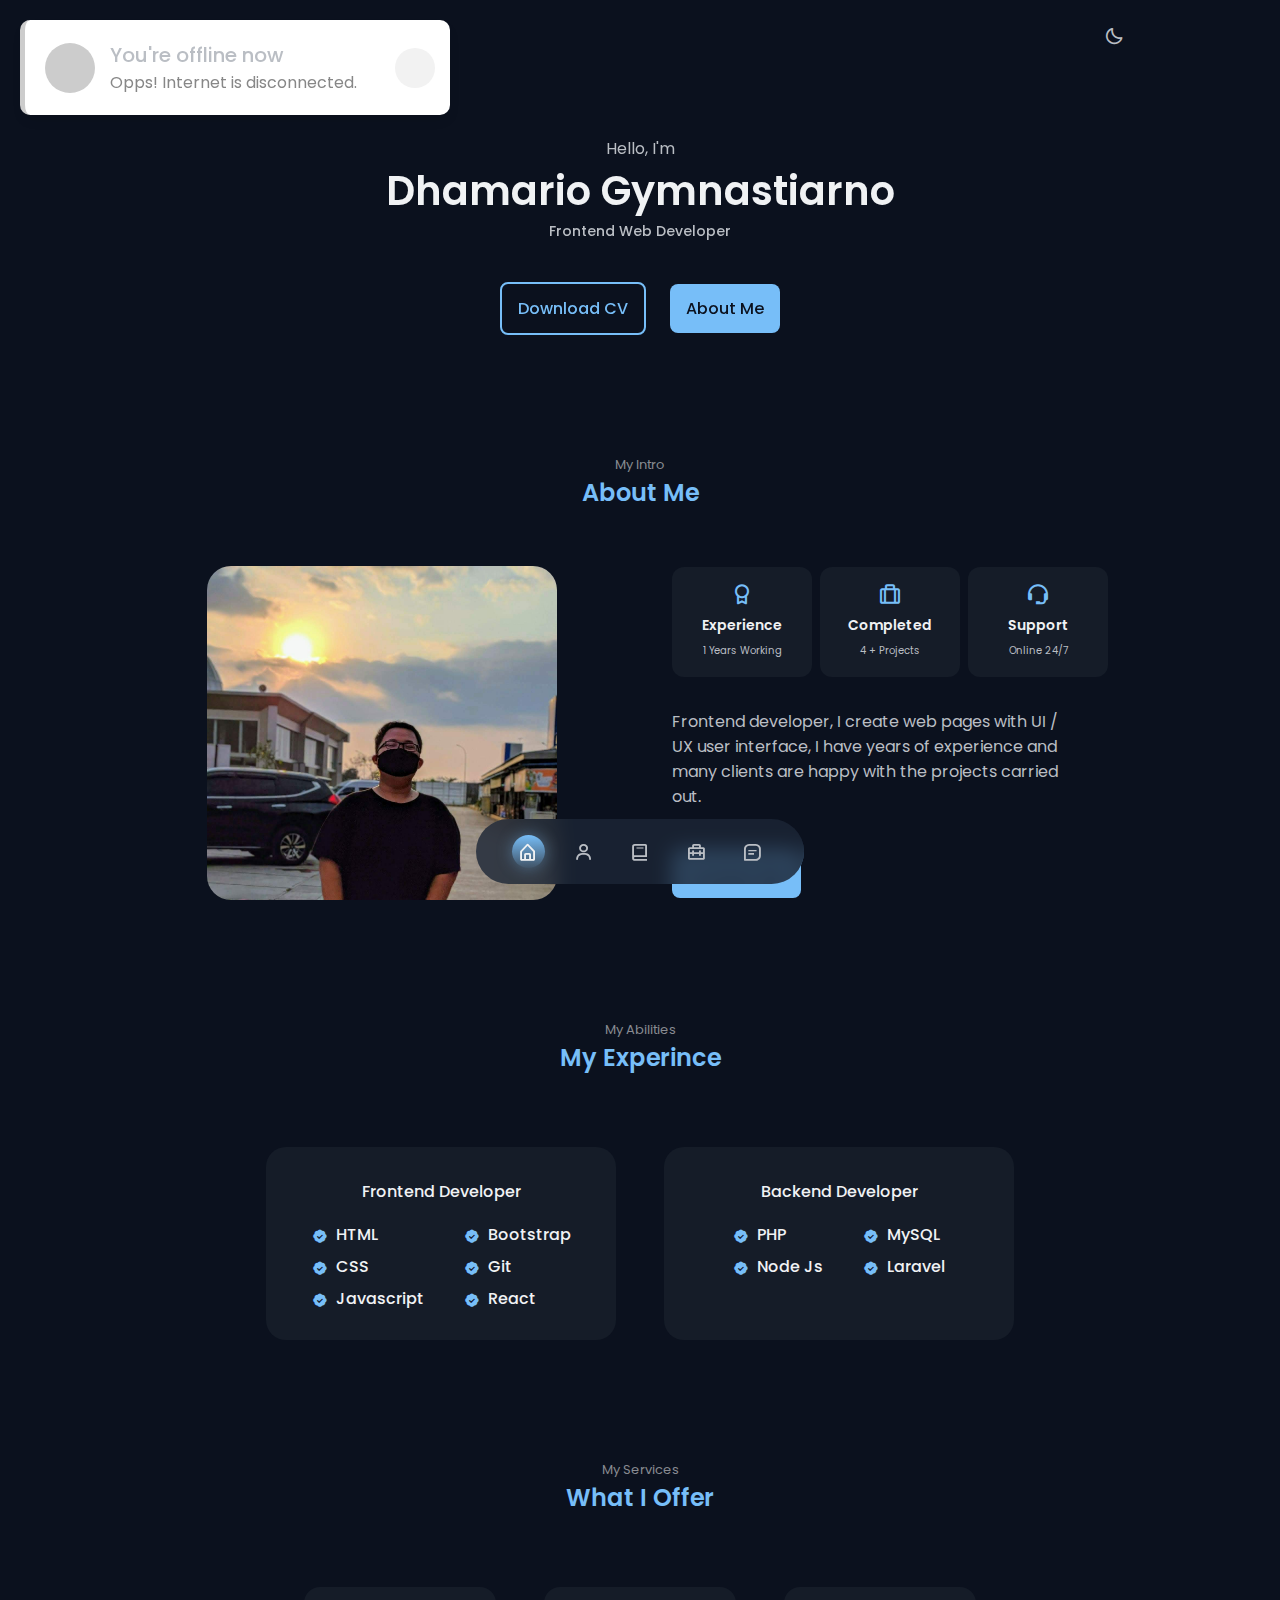
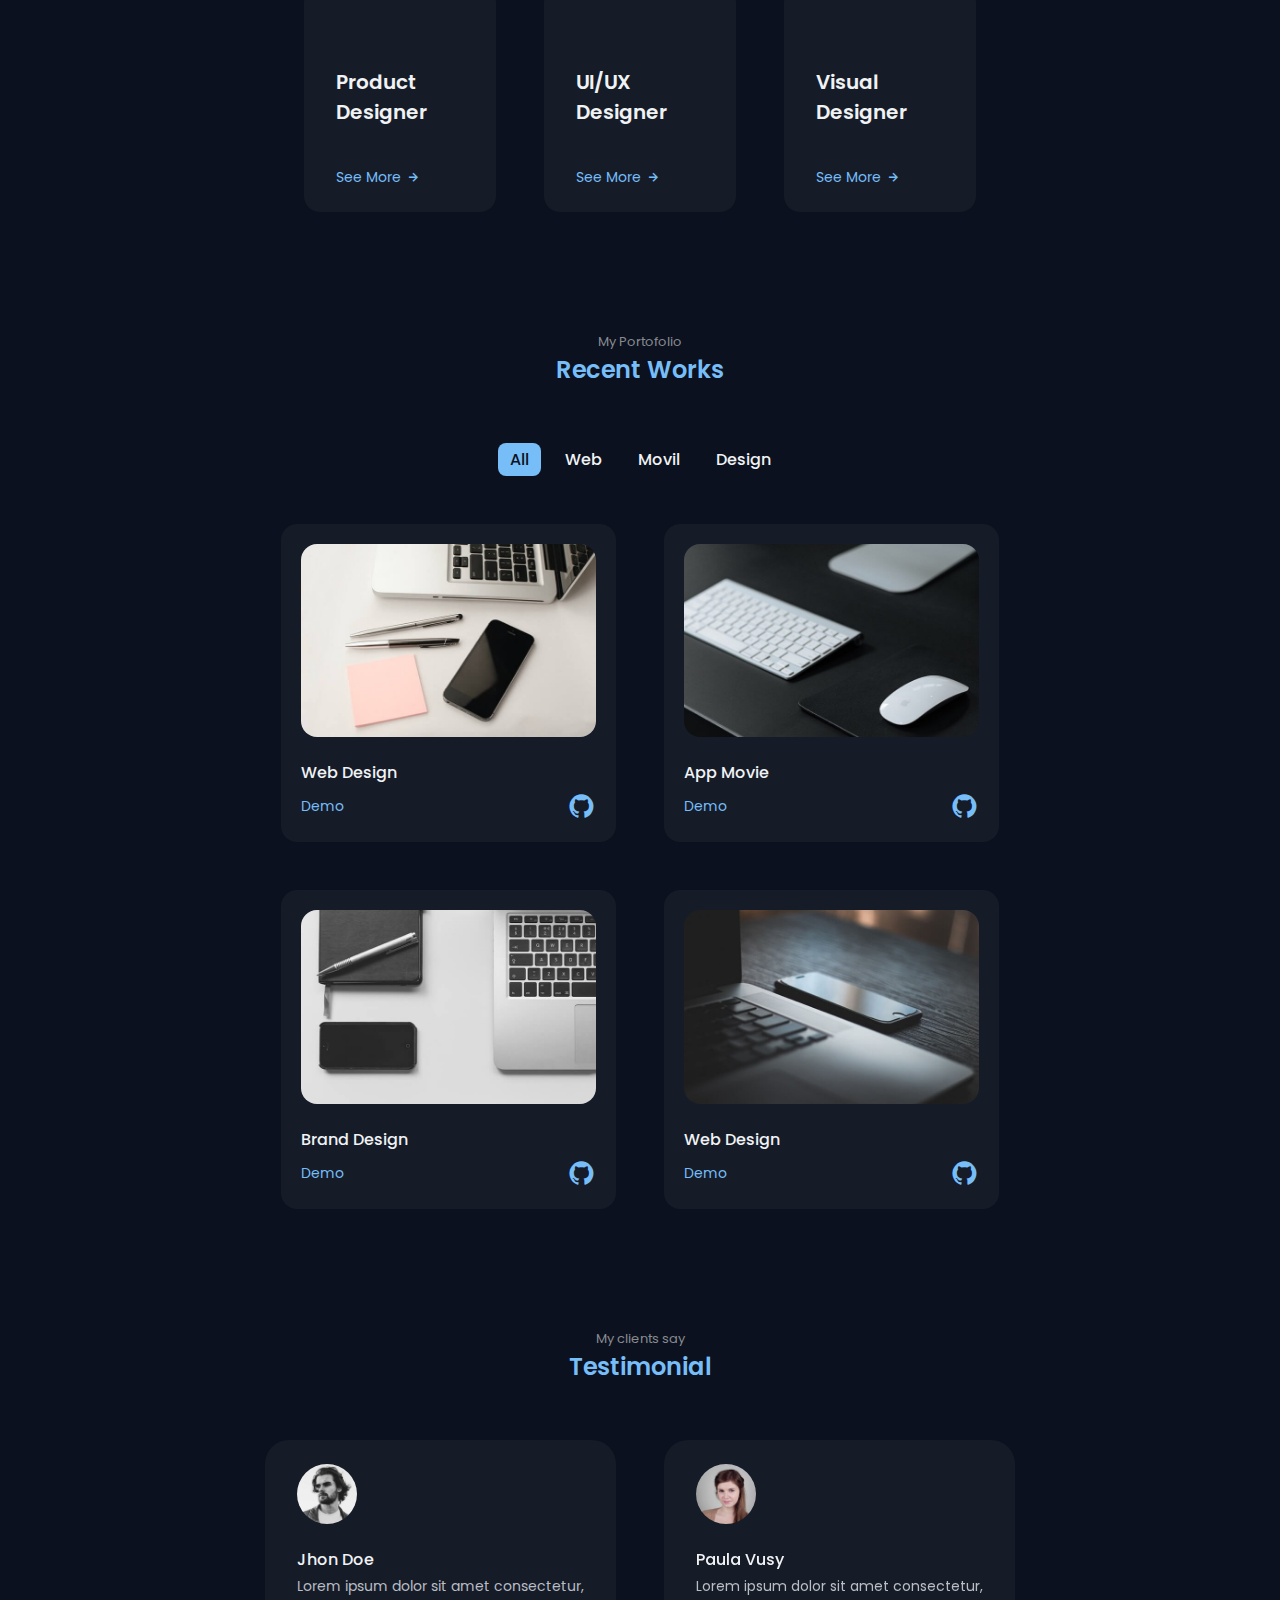
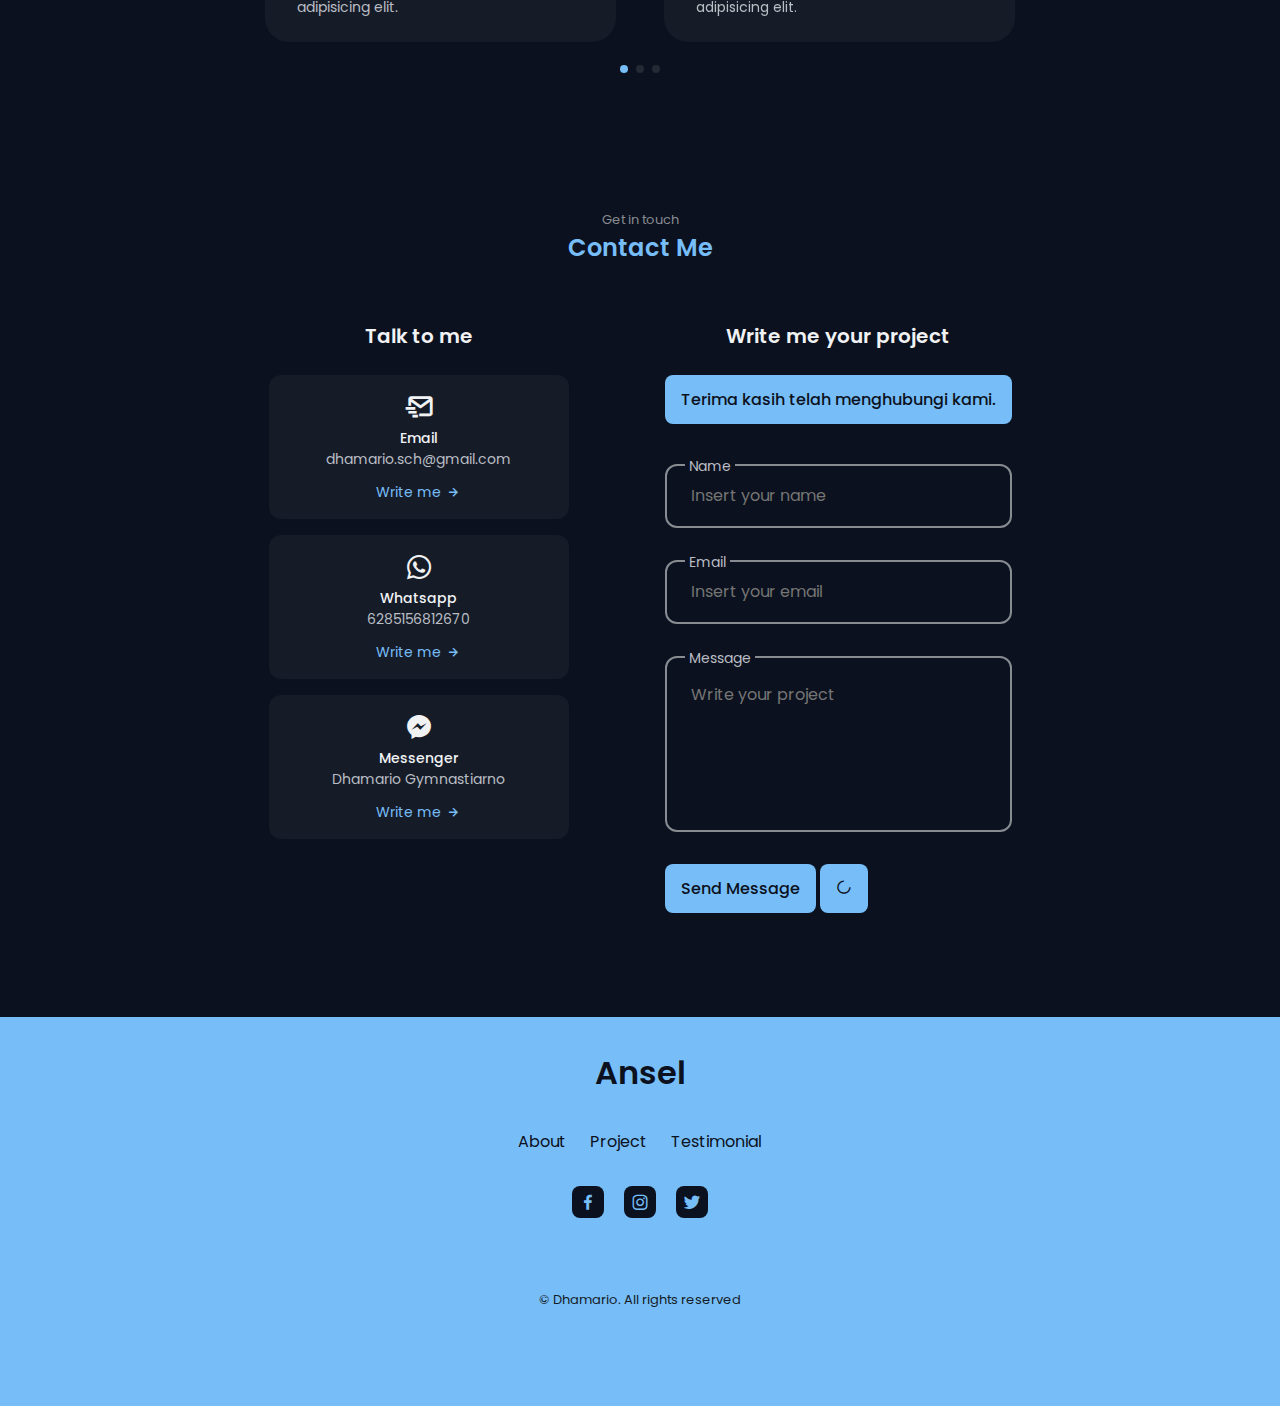
==== commit c52de64a: "first" ====
--- a/index.html
+++ b/index.html
@@ -1,85 +1,211 @@
 <!DOCTYPE html>
-    <html lang="en">
-    <head>
-        <meta charset="UTF-8">
-        <meta name="viewport" content="width=device-width, initial-scale=1.0">
-
-        <!--=============== FAVICON ===============-->
-        <link rel="shortcut icon" href="assets/img/favicon.png" type="image/x-icon">
- 
-        <!--=============== BOXICONS ===============-->
-        <link href='https://unpkg.com/boxicons@2.1.1/css/boxicons.min.css' rel='stylesheet'>
-        
-        <!--=============== SWIPER CSS ===============-->
-        <link rel="stylesheet" href="assets/css/swiper-bundle.min.css">
-
-        <!--=============== CSS ===============-->
-        <link rel="stylesheet" href="assets/css/styles.css">
-
-        <title> Dhamario Gymnastiarno - Portofolio </title>
-    </head>
-    <body>
-        <!--=============== HEADER ===============-->
-        <header class="header" id="header">
-            <nav class="nav container">
-                <a href="#logo" class="nav__logo">Ceritanya Logo</a>
-
-                <div class="nav__menu">
-                    <ul class="nav__list">
-                        <li class="nav__item">
-                            <a href="#home" class="nav__link active-link">
-                                <i class='bx bx-home-alt'></i>
-                            </a>
-                        </li>
-                        <li class="nav__item">
-                            <a href="#about" class="nav__link">
-                                <i class='bx bx-user'></i>
-                            </a>
-                        </li>
-                        <li class="nav__item">
-                            <a href="#skills" class="nav__link">
+<html lang="en">
+
+<head>
+    <meta charset="UTF-8">
+    <meta name="viewport" content="width=device-width, initial-scale=1.0">
+
+    <!--=============== FAVICON ===============-->
+    <link rel="shortcut icon" href="assets/img/favicon.png" type="image/x-icon">
+
+    <!--=============== BOXICONS ===============-->
+    <link href='https://unpkg.com/boxicons@2.1.1/css/boxicons.min.css' rel='stylesheet'>
+
+    <!--=============== SWIPER CSS ===============-->
+    <link rel="stylesheet" href="assets/css/swiper-bundle.min.css">
+
+    <!--=============== CSS ===============-->
+    <link rel="stylesheet" href="assets/css/styles.css">
+    <style>
+        @import url('https://fonts.googleapis.com/css2?family=Poppins:wght@200;300;400;500;600;700&display=swap');
+
+        .wrapper {
+            position: absolute;
+            top: 20px;
+            left: 20px;
+            animation: show_toast 1s ease forwards;
+            z-index: 100;
+        }
+
+        @keyframes show_toast {
+            0% {
+                transform: translateX(-100%);
+            }
+
+            40% {
+                transform: translateX(10%);
+            }
+
+            80%,
+            100% {
+                transform: translateX(20px);
+            }
+        }
+
+        .wrapper.hide {
+            animation: hide_toast 1s ease forwards;
+        }
+
+        @keyframes hide_toast {
+            0% {
+                transform: translateX(20px);
+            }
+
+            40% {
+                transform: translateX(10%);
+            }
+
+            80%,
+            100% {
+                opacity: 0;
+                pointer-events: none;
+                transform: translateX(-100%);
+            }
+        }
+
+        .wrapper .toast {
+            background: #fff;
+            padding: 20px 15px 20px 20px;
+            border-radius: 10px;
+            border-left: 5px solid #2ecc71;
+            box-shadow: 1px 7px 14px -5px rgba(0, 0, 0, 0.15);
+            width: 430px;
+            display: flex;
+            align-items: center;
+            justify-content: space-between;
+        }
+
+        .wrapper .toast.offline {
+            border-color: #ccc;
+        }
+
+        .toast .content {
+            display: flex;
+            align-items: center;
+        }
+
+        .content .icon {
+            font-size: 25px;
+            color: #fff;
+            height: 50px;
+            width: 50px;
+            text-align: center;
+            line-height: 50px;
+            border-radius: 50%;
+            background: #2ecc71;
+        }
+
+        .toast.offline .content .icon {
+            background: #ccc;
+        }
+
+        .content .details {
+            margin-left: 15px;
+        }
+
+        .details span {
+            font-size: 20px;
+            font-weight: 500;
+        }
+
+        .details p {
+            color: #878787;
+        }
+
+        .toast .close-icon {
+            color: #878787;
+            font-size: 23px;
+            cursor: pointer;
+            height: 40px;
+            width: 40px;
+            text-align: center;
+            line-height: 40px;
+            border-radius: 50%;
+            background: #f2f2f2;
+            transition: all 0.3s ease;
+        }
+
+        .close-icon:hover {
+            background: #efefef;
+        }
+    </style>
+
+    <title> Dhamario Gymnastiarno - Portofolio </title>
+</head>
+
+<body>
+    <!--=============== HEADER ===============-->
+    <header class="header" id="header">
+        <nav class="nav container">
+            <a href="#logo" class="nav__logo">Ceritanya Logo</a>
+
+            <div class="nav__menu">
+                <ul class="nav__list">
+                    <li class="nav__item">
+                        <a href="#home" class="nav__link active-link">
+                            <i class='bx bx-home-alt'></i>
+                        </a>
+                    </li>
+                    <li class="nav__item">
+                        <a href="#about" class="nav__link">
+                            <i class='bx bx-user'></i>
+                        </a>
+                    </li>
+                    <li class="nav__item">
+                        <a href="#skills" class="nav__link">
                             <i class='bx bx-book'></i>
                         </a>
-                        </li>
-                        <li class="nav__item">
-                            <a href="#work" class="nav__link">
+                    </li>
+                    <li class="nav__item">
+                        <a href="#work" class="nav__link">
                             <i class='bx bx-briefcase-alt-2'></i>
                         </a>
-                        </li>
-                        <li class="nav__item">
-                            <a href="#contact" class="nav__link">
+                    </li>
+                    <li class="nav__item">
+                        <a href="#contact" class="nav__link">
                             <i class='bx bx-message-square-detail'></i>
                         </a>
-                        </li>
-                    </ul>
-                </div>
-
-                <!-- Theme change button  -->
-                <i class='bx bx-moon change-theme' id="theme-button"></i>
-            </nav>
-        </header>
-
-        <!--=============== MAIN ===============-->
-        <main class="main">
-            <!--=============== HOME ===============-->
-            <section class="home section" id="home">
-                <div class="home__container container grid">
-                    <div class="home__data">
-                        <span class="home__greeting">Hello, I'm</span>
-                        <h1 class="home__name">Dhamario Gymnastiarno</h1>
-                        <h3 class="home__education">Frontend Web Developer</h3>
-
-                        <div class="home__buttons">
-                            <a download="" target="_blank" href="assets/pdf/Ansel-Cv.pdf" class="button button--ghost">
-                                Download CV
-                            </a>
-                            <a href="#about" class="button">About Me</a>
-                        </div>
-                    </div>
-
-                  
-
-                    <!-- <div class="home__social">
+                    </li>
+                </ul>
+            </div>
+
+            <!-- Theme change button  -->
+            <i class='bx bx-moon change-theme' id="theme-button"></i>
+        </nav>
+    </header>
+    <div class="wrapper">
+        <div class="toast">
+            <div class="content">
+                <div class="icon"><i class="uil uil-wifi"></i></div>
+                <div class="details">
+                    <span>You're online now</span>
+                    <p>Hurray! Internet is connected.</p>
+                </div>
+            </div>
+            <div class="close-icon"><i class="uil uil-times"></i></div>
+        </div>
+    </div>
+    <!--=============== MAIN ===============-->
+    <main class="main">
+        <!--=============== HOME ===============-->
+        <section class="home section" id="home">
+            <div class="home__container container grid">
+                <div class="home__data">
+                    <span class="home__greeting">Hello, I'm</span>
+                    <h1 class="home__name">Dhamario Gymnastiarno</h1>
+                    <h3 class="home__education">Frontend Web Developer</h3>
+
+                    <div class="home__buttons">
+                        <a download="" target="_blank" href="assets/pdf/Ansel-Cv.pdf" class="button button--ghost">
+                            Download CV
+                        </a>
+                        <a href="#about" class="button">About Me</a>
+                    </div>
+                </div>
+
+
+
+                <!-- <div class="home__social">
                         <a href="" class="home__social-link">
                             <i class='bx bxl-linkedin-square'></i>
                         </a>
@@ -91,33 +217,33 @@
                         </a>
                     </div> -->
 
-                    <!-- <a href="#about" class="home__scroll">
+                <!-- <a href="#about" class="home__scroll">
                         <i class='bx bx-mouse home__scroll-icon'></i>
                         <span class="home__scroll-name">Scroll Down</span>
                     </a> -->
-                </div>
-            </section>
-            
-            <!--=============== ABOUT ===============-->
-            <section class="about section" id="about">
-               <span class="section__subtitle">
-                   My Intro
-               </span> 
-               <h2 class="section__title">About Me</h2>
-
-               <div class="about__container container grid">
-                   <img src="assets/img/IMG-20200929-WA0013_2.jpg" alt="" class="about__img">
-
-                   <div class="about__data">
-                       <div class="about__info">
-                           <div class="about__box">
+            </div>
+        </section>
+
+        <!--=============== ABOUT ===============-->
+        <section class="about section" id="about">
+            <span class="section__subtitle">
+                My Intro
+            </span>
+            <h2 class="section__title">About Me</h2>
+
+            <div class="about__container container grid">
+                <img src="assets/img/IMG-20200929-WA0013_2.jpg" alt="" class="about__img">
+
+                <div class="about__data">
+                    <div class="about__info">
+                        <div class="about__box">
                             <i class='bx bx-award about__icon'></i>
-                               <h3 class="about__title">Experience</h3>
-                               <span class="about__subtitle">1 Years Working</span>
-                           </div>
+                            <h3 class="about__title">Experience</h3>
+                            <span class="about__subtitle">1 Years Working</span>
+                        </div>
 
                         <div class="about__box">
-                           <i class='bx bx-briefcase-alt about__icon'></i>
+                            <i class='bx bx-briefcase-alt about__icon'></i>
                             <h3 class="about__title">Completed</h3>
                             <span class="about__subtitle">4 + Projects</span>
                         </div>
@@ -128,575 +254,629 @@
                             <span class="about__subtitle">Online 24/7</span>
                         </div>
 
-                       </div>
-
-                       <p class="about__description">
-                        Frontend developer, I create web pages with UI / UX user interface, 
-                        I have years of experience and many clients are happy 
+                    </div>
+
+                    <p class="about__description">
+                        Frontend developer, I create web pages with UI / UX user interface,
+                        I have years of experience and many clients are happy
                         with the projects carried out.
                     </p>
 
                     <a target="_blank" href="https://wa.me/6285156812670" class="button">Contact Me</a>
-                   </div>
-               </div>
-            </section>
-
-            <!--=============== SKILLS ===============-->
-            <section class="skills section" id="skills">
-                <span class="section__subtitle">My Abilities</span>
-                <h2 class="section__title">My Experince</h2>
-
-                <div class="skills__container container grid">
-                    <div class="skills__content">
-                        <h3 class="skills__title">Frontend Developer</h3>
-
-                        <div class="skills__box">
-                            <div class="skills__group">
-                                <div class="skills__data">
-                                    <i class='bx bxs-badge-check'></i>
-                                    
-                                    <div>
-                                        <h3 class="skills__name">HTML</h3>
-                                        <span class="skills__level">Basic</span>
-                                    </div>
-                                </div>
-
-                                <div class="skills__data">
-                                    <i class='bx bxs-badge-check'></i>
-                                    
-                                    <div>
-                                        <h3 class="skills__name">CSS</h3>
-                                        <span class="skills__level">Advanced</span>
-                                    </div>
-                                </div>
-
-                                <div class="skills__data">
-                                    <i class='bx bxs-badge-check'></i>
-
-                                    <div>
-                                        <h3 class="skills__name">Javascript</h3>
-                                        <span class="skills__level">Intermediate</span>
-                                    </div>
-                                </div>
-                            </div>
-                            
-                            
-                            <div class="skills__group">
-                                <div class="skills__data">
-                                    <i class='bx bxs-badge-check'></i>
-                                    
-                                    <div>
-                                        <h3 class="skills__name">Bootstrap</h3>
-                                        <span class="skills__level">Intermadiate</span>
-                                    </div>
-                                </div>
-
-                                <div class="skills__data">
-                                    <i class='bx bxs-badge-check'></i>
-                                    
-                                    <div>
-                                        <h3 class="skills__name">Git</h3>
-                                        <span class="skills__level">Intermediate</span>
-                                    </div>
-                                </div>
-
-                                <div class="skills__data">
-                                    <i class='bx bxs-badge-check'></i>
-
-                                    <div>
-                                        <h3 class="skills__name">React</h3>
-                                        <span class="skills__level">Intermediate</span>
-                                    </div>
-                                </div>
-                            </div>
-                        </div>
-                    </div>
-                    
-                    <div class="skills__content">
-                        <h3 class="skills__title">Backend Developer</h3>
-
-                        <div class="skills__box">
-                            <div class="skills__group">
-                                <div class="skills__data">
-                                    <i class='bx bxs-badge-check'></i>
-                                    
-                                    <div>
-                                        <h3 class="skills__name">PHP</h3>
-                                        <span class="skills__level">Intermediate</span>
-                                    </div>
-                                </div>
-
-                                <div class="skills__data">
-                                    <i class='bx bxs-badge-check'></i>
-                                    
-                                    <div>
-                                        <h3 class="skills__name">Node Js</h3>
-                                        <span class="skills__level">Basic</span>
-                                    </div>
-                                </div>
-
-                            </div>
-                            
-                            
-                            <div class="skills__group">
-                                <div class="skills__data">
-                                    <i class='bx bxs-badge-check'></i>
-                                    
-                                    <div>
-                                        <h3 class="skills__name">MySQL</h3>
-                                        <span class="skills__level">Intermadiate</span>
-                                    </div>
-                                </div>
-
-                                <div class="skills__data">
-                                    <i class='bx bxs-badge-check'></i>
-                                    
-                                    <div>
-                                        <h3 class="skills__name">Laravel</h3>
-                                        <span class="skills__level">Intermediate</span>
-                                    </div>
-                                </div>
-
-                              
-                            </div>
-                        </div>
-                    </div>
-                </div>
-            </section>
-
-            <!--=============== SERVICES ===============-->
-            <section class="services section">
-                <span class="section__subtitle">My Services</span>
-                <h2 class="section__title">What I Offer</h2>
-
-                <div class="services__container container grid">
-                    <div class="services__card">
-                        <h3 class="services__title">Product Designer</h3>
- 
-                        <span class="services__button">
-                            See More
-                            <i class='bx bx-right-arrow-alt services__icon'></i>
-                        </span>
-
-                        <div class="services__modal">
-                            <div class="services__modal-content">
-                                <i class='bx bx-x services__modal-close' ></i>
-
-                                <h3 class="services__modal-title">Porduct <br> Designer</h3>
-                                <p class="services__modal-description">
-                                    Lorem ipsum dolor sit, amet consectetur adipisicing elit. 
-                                </p>
-
-                                <ul class="services__modal-list">
-                                    <li class="services__modal-item">
-                                        <i class='bx bx-check services__modal-icon'></i>
-                                        <p class="services__modal-info">
-                                            I Develop the user interface.
-                                        </p>
-                                    </li>
-
-                                    <li class="services__modal-item">
-                                        <i class='bx bx-check services__modal-icon'></i>
-                                        <p class="services__modal-info">
-                                            Web page development.
-                                        </p>
-                                    </li>
-
-                                    <li class="services__modal-item">
-                                        <i class='bx bx-check services__modal-icon'></i>
-                                        <p class="services__modal-info">
-                                            I create ux element interactions.
-                                        </p>
-                                    </li>
-
-                                    <li class="services__modal-item">
-                                        <i class='bx bx-check services__modal-icon'></i>
-                                        <p class="services__modal-info">
-                                            Design and mockup of product.
-                                        </p>
-                                    </li>
-
-                                    <li class="services__modal-item">
-                                        <i class='bx bx-check services__modal-icon'></i>
-                                        <p class="services__modal-info">
-                                            
-                                        </p>
-                                    </li>
-                                </ul>
-                            </div>
-                        </div>
-                    </div>
-
-                    <div class="services__card">
-                        <h3 class="services__title">UI/UX Designer</h3>
-
-                        <span class="services__button">
-                            See More
-                            <i class='bx bx-right-arrow-alt services__icon'></i>
-                        </span>
-
-                        <div class="services__modal">
-                            <div class="services__modal-content">
-                                <i class='bx bx-x services__modal-close' ></i>
-
-                                <h3 class="services__modal-title">UI/UX Designer</h3>
-                                <p class="services__modal-description">
-                                    Lorem ipsum dolor sit, amet consectetur adipisicing elit. 
-                                </p>
-
-                                <ul class="services__modal-list">
-                                    <li class="services__modal-item">
-                                        <i class='bx bx-check services__modal-icon'></i>
-                                        <p class="services__modal-info">
-                                            I Develop the user interface.
-                                        </p>
-                                    </li>
-
-                                    <li class="services__modal-item">
-                                        <i class='bx bx-check services__modal-icon'></i>
-                                        <p class="services__modal-info">
-                                            Web page development.
-                                        </p>
-                                    </li>
-
-                                    <li class="services__modal-item">
-                                        <i class='bx bx-check services__modal-icon'></i>
-                                        <p class="services__modal-info">
-                                            I create ux element interactions.
-                                        </p>
-                                    </li>
-
-                                    <li class="services__modal-item">
-                                        <i class='bx bx-check services__modal-icon'></i>
-                                        <p class="services__modal-info">
-                                            Design and mockup of product.
-                                        </p>
-                                    </li>
-
-                                    <li class="services__modal-item">
-                                        <i class='bx bx-check services__modal-icon'></i>
-                                        <p class="services__modal-info">
-                                            
-                                        </p>
-                                    </li>
-                                </ul>
-                            </div>
-                        </div>
-                    </div>
-
-                    <div class="services__card">
-                        <h3 class="services__title">Visual Designer</h3>
-
-                        <span class="services__button">
-                            See More
-                            <i class='bx bx-right-arrow-alt services__icon'></i>
-                        </span>
-
-                        <div class="services__modal">
-                            <div class="services__modal-content">
-                                <i class='bx bx-x services__modal-close' ></i>
-
-                                <h3 class="services__modal-title">Visual Designer</h3>
-                                <p class="services__modal-description">
-                                    Lorem ipsum dolor sit, amet consectetur adipisicing elit. 
-                                </p>
-
-                                <ul class="services__modal-list">
-                                    <li class="services__modal-item">
-                                        <i class='bx bx-check services__modal-icon'></i>
-                                        <p class="services__modal-info">
-                                            I Develop the user interface.
-                                        </p>
-                                    </li>
-
-                                    <li class="services__modal-item">
-                                        <i class='bx bx-check services__modal-icon'></i>
-                                        <p class="services__modal-info">
-                                            Web page development.
-                                        </p>
-                                    </li>
-
-                                    <li class="services__modal-item">
-                                        <i class='bx bx-check services__modal-icon'></i>
-                                        <p class="services__modal-info">
-                                            I create ux element interactions.
-                                        </p>
-                                    </li>
-
-                                    <li class="services__modal-item">
-                                        <i class='bx bx-check services__modal-icon'></i>
-                                        <p class="services__modal-info">
-                                            Design and mockup of product.
-                                        </p>
-                                    </li>
-
-                                    <li class="services__modal-item">
-                                        <i class='bx bx-check services__modal-icon'></i>
-                                        <p class="services__modal-info">
-                                            Products for compaines
-                                        </p>
-                                    </li>
-                                </ul>
-                            </div>
-                        </div>
-                    </div>
-                </div>
-            </section>
-
-            <!--=============== WORK ===============-->
-            <section class="work section" id="work">
-                <span class="section__subtitle">My Portofolio</span>
-                <h2 class="section__title">Recent Works</h2>
-
-                <div class="work__filters">
-                    <span class="work__item active-work" data-filter='all'>All</span>
-                    <span class="work__item" data-filter='.web'>Web</span>
-                    <span class="work__item" data-filter='.movil'>Movil</span>
-                    <span class="work__item" data-filter='.design'>Design</span>
-                </div>
-
-                <div class="work__container container grid">
-
-                    <div class="work__card mix web">
-                        <img src="assets/img/work1.jpg" alt="" class="work__img">
-
-                        <h3 class="work__title">Web Design</h3>
-                        
-
-                        <a href="#" class="work__button">
-                            Demo
-                           
-                            <i class='bx bxl-github icon__home'></i>
-                        </a>
-                       
-                        
-                        
-                    </div>
-
-                    <div class="work__card mix movil">
-                        <img src="assets/img/work2.jpg" alt="" class="work__img">
-
-                        <h3 class="work__title">App Movie</h3>
-
-                        <a href="#" class="work__button">
-                            Demo
-                            
-                            <i class='bx bxl-github icon__home'></i>
-                        </a>
-                    </div>
-
-                    <div class="work__card mix design">
-                        <img src="assets/img/work3.jpg" alt="" class="work__img">
-
-                        <h3 class="work__title">Brand Design</h3>
-
-                        <a href="#" class="work__button">
-                            Demo
-                            
-                            <i class='bx bxl-github icon__home'></i>
-                        </a>
-                    </div>
-
-                    <div class="work__card mix web">
-                        <img src="assets/img/work4.jpg" alt="" class="work__img">
-
-                        <h3 class="work__title">Web Design</h3>
-
-                        <a href="#" class="work__button">
-                           Demo
-                              <i class='bx bxl-github icon__home'></i>
-                        </a>
-                        
-                    </div>
-                </div>
-            </section>
-
-            <!--=============== TESTIMONIALS ===============-->
-            <section class="testimonial section">
-                <span class="section__subtitle">My clients say</span>
-                <h2 class="section__title">Testimonial</h2>
-
-                <div class="testimonial__container container swiper">
-                    <div class="swiper-wrapper">
-                        <div class="testimonial__card swiper-slide">
-                            <img src="assets/img/testimonial1.png" alt="" class="testimonial__img">
-
-                            <h3 class="testimonial__name">Jhon Doe</h3>
-                            <p class="testimonial__description">
-                                Lorem ipsum dolor sit amet consectetur, adipisicing elit.
+                </div>
+            </div>
+        </section>
+
+        <!--=============== SKILLS ===============-->
+        <section class="skills section" id="skills">
+            <span class="section__subtitle">My Abilities</span>
+            <h2 class="section__title">My Experince</h2>
+
+            <div class="skills__container container grid">
+                <div class="skills__content">
+                    <h3 class="skills__title">Frontend Developer</h3>
+
+                    <div class="skills__box">
+                        <div class="skills__group">
+                            <div class="skills__data">
+                                <i class='bx bxs-badge-check'></i>
+
+                                <div>
+                                    <h3 class="skills__name">HTML</h3>
+                                    <span class="skills__level">Basic</span>
+                                </div>
+                            </div>
+
+                            <div class="skills__data">
+                                <i class='bx bxs-badge-check'></i>
+
+                                <div>
+                                    <h3 class="skills__name">CSS</h3>
+                                    <span class="skills__level">Advanced</span>
+                                </div>
+                            </div>
+
+                            <div class="skills__data">
+                                <i class='bx bxs-badge-check'></i>
+
+                                <div>
+                                    <h3 class="skills__name">Javascript</h3>
+                                    <span class="skills__level">Intermediate</span>
+                                </div>
+                            </div>
+                        </div>
+
+
+                        <div class="skills__group">
+                            <div class="skills__data">
+                                <i class='bx bxs-badge-check'></i>
+
+                                <div>
+                                    <h3 class="skills__name">Bootstrap</h3>
+                                    <span class="skills__level">Intermadiate</span>
+                                </div>
+                            </div>
+
+                            <div class="skills__data">
+                                <i class='bx bxs-badge-check'></i>
+
+                                <div>
+                                    <h3 class="skills__name">Git</h3>
+                                    <span class="skills__level">Intermediate</span>
+                                </div>
+                            </div>
+
+                            <div class="skills__data">
+                                <i class='bx bxs-badge-check'></i>
+
+                                <div>
+                                    <h3 class="skills__name">React</h3>
+                                    <span class="skills__level">Intermediate</span>
+                                </div>
+                            </div>
+                        </div>
+                    </div>
+                </div>
+
+                <div class="skills__content">
+                    <h3 class="skills__title">Backend Developer</h3>
+
+                    <div class="skills__box">
+                        <div class="skills__group">
+                            <div class="skills__data">
+                                <i class='bx bxs-badge-check'></i>
+
+                                <div>
+                                    <h3 class="skills__name">PHP</h3>
+                                    <span class="skills__level">Intermediate</span>
+                                </div>
+                            </div>
+
+                            <div class="skills__data">
+                                <i class='bx bxs-badge-check'></i>
+
+                                <div>
+                                    <h3 class="skills__name">Node Js</h3>
+                                    <span class="skills__level">Basic</span>
+                                </div>
+                            </div>
+
+                        </div>
+
+
+                        <div class="skills__group">
+                            <div class="skills__data">
+                                <i class='bx bxs-badge-check'></i>
+
+                                <div>
+                                    <h3 class="skills__name">MySQL</h3>
+                                    <span class="skills__level">Intermadiate</span>
+                                </div>
+                            </div>
+
+                            <div class="skills__data">
+                                <i class='bx bxs-badge-check'></i>
+
+                                <div>
+                                    <h3 class="skills__name">Laravel</h3>
+                                    <span class="skills__level">Intermediate</span>
+                                </div>
+                            </div>
+
+
+                        </div>
+                    </div>
+                </div>
+            </div>
+        </section>
+
+        <!--=============== SERVICES ===============-->
+        <section class="services section">
+            <span class="section__subtitle">My Services</span>
+            <h2 class="section__title">What I Offer</h2>
+
+            <div class="services__container container grid">
+                <div class="services__card">
+                    <h3 class="services__title">Product Designer</h3>
+
+                    <span class="services__button">
+                        See More
+                        <i class='bx bx-right-arrow-alt services__icon'></i>
+                    </span>
+
+                    <div class="services__modal">
+                        <div class="services__modal-content">
+                            <i class='bx bx-x services__modal-close'></i>
+
+                            <h3 class="services__modal-title">Porduct <br> Designer</h3>
+                            <p class="services__modal-description">
+                                Lorem ipsum dolor sit, amet consectetur adipisicing elit.
                             </p>
-                        </div>
-
-                         <div class="testimonial__card swiper-slide">
-                            <img src="assets/img/testimonial2.png" alt="" class="testimonial__img">
-
-                            <h3 class="testimonial__name">Paula Vusy</h3>
-                            <p class="testimonial__description">
-                                Lorem ipsum dolor sit amet consectetur, adipisicing elit.
+
+                            <ul class="services__modal-list">
+                                <li class="services__modal-item">
+                                    <i class='bx bx-check services__modal-icon'></i>
+                                    <p class="services__modal-info">
+                                        I Develop the user interface.
+                                    </p>
+                                </li>
+
+                                <li class="services__modal-item">
+                                    <i class='bx bx-check services__modal-icon'></i>
+                                    <p class="services__modal-info">
+                                        Web page development.
+                                    </p>
+                                </li>
+
+                                <li class="services__modal-item">
+                                    <i class='bx bx-check services__modal-icon'></i>
+                                    <p class="services__modal-info">
+                                        I create ux element interactions.
+                                    </p>
+                                </li>
+
+                                <li class="services__modal-item">
+                                    <i class='bx bx-check services__modal-icon'></i>
+                                    <p class="services__modal-info">
+                                        Design and mockup of product.
+                                    </p>
+                                </li>
+
+                                <li class="services__modal-item">
+                                    <i class='bx bx-check services__modal-icon'></i>
+                                    <p class="services__modal-info">
+
+                                    </p>
+                                </li>
+                            </ul>
+                        </div>
+                    </div>
+                </div>
+
+                <div class="services__card">
+                    <h3 class="services__title">UI/UX Designer</h3>
+
+                    <span class="services__button">
+                        See More
+                        <i class='bx bx-right-arrow-alt services__icon'></i>
+                    </span>
+
+                    <div class="services__modal">
+                        <div class="services__modal-content">
+                            <i class='bx bx-x services__modal-close'></i>
+
+                            <h3 class="services__modal-title">UI/UX Designer</h3>
+                            <p class="services__modal-description">
+                                Lorem ipsum dolor sit, amet consectetur adipisicing elit.
                             </p>
-                        </div>
-
-                         <div class="testimonial__card swiper-slide">
-                            <img src="assets/img/testimonial3.png" alt="" class="testimonial__img">
-
-                            <h3 class="testimonial__name">Sara Cill</h3>
-                            <p class="testimonial__description">
-                                Lorem ipsum dolor sit amet consectetur, adipisicing elit.
+
+                            <ul class="services__modal-list">
+                                <li class="services__modal-item">
+                                    <i class='bx bx-check services__modal-icon'></i>
+                                    <p class="services__modal-info">
+                                        I Develop the user interface.
+                                    </p>
+                                </li>
+
+                                <li class="services__modal-item">
+                                    <i class='bx bx-check services__modal-icon'></i>
+                                    <p class="services__modal-info">
+                                        Web page development.
+                                    </p>
+                                </li>
+
+                                <li class="services__modal-item">
+                                    <i class='bx bx-check services__modal-icon'></i>
+                                    <p class="services__modal-info">
+                                        I create ux element interactions.
+                                    </p>
+                                </li>
+
+                                <li class="services__modal-item">
+                                    <i class='bx bx-check services__modal-icon'></i>
+                                    <p class="services__modal-info">
+                                        Design and mockup of product.
+                                    </p>
+                                </li>
+
+                                <li class="services__modal-item">
+                                    <i class='bx bx-check services__modal-icon'></i>
+                                    <p class="services__modal-info">
+
+                                    </p>
+                                </li>
+                            </ul>
+                        </div>
+                    </div>
+                </div>
+
+                <div class="services__card">
+                    <h3 class="services__title">Visual Designer</h3>
+
+                    <span class="services__button">
+                        See More
+                        <i class='bx bx-right-arrow-alt services__icon'></i>
+                    </span>
+
+                    <div class="services__modal">
+                        <div class="services__modal-content">
+                            <i class='bx bx-x services__modal-close'></i>
+
+                            <h3 class="services__modal-title">Visual Designer</h3>
+                            <p class="services__modal-description">
+                                Lorem ipsum dolor sit, amet consectetur adipisicing elit.
                             </p>
-                        </div>
-                    </div>
-
-                     <div class="swiper-pagination"></div>
-                </div>
-            </section>
-
-            <!--=============== CONTACT ===============-->
-            <section class="contact section" id="contact">
-                <span class="section__subtitle">Get in touch</span>
-                <h2 class="section__title">Contact Me</h2>
-
-                <div class="contact__container container grid">
-                    <div class="contact_content">
-                        <h3 class="contact__title">Talk to me</h3>
-
-                        <div class="contact__info">
-                            <div class="contact__card">
-                                <i class='bx bx-mail-send contact__card-icon'></i>
-                                <h3 class="contact__card-title">Email</h3>
-                                <span class="contact__card-data">dhamario.sch@gmail.com</span>
-
-                                <a href="mailto:examplemail@correo.com" target="_blank" class="contact__button">
-                                    Write me <i class="bx bx-right-arrow-alt contact__button-icon"></i>
-                                </a>
-                            </div>
-
-                             <div class="contact__card">
-                                <i class='bx bxl-whatsapp contact__card-icon'></i>
-                                <h3 class="contact__card-title">Whatsapp</h3>
-                                <span class="contact__card-data">6285156812670</span>
-
-                                <a href="wa.me/6285156812670" target="_blank" class="contact__button">
-                                    Write me <i class="bx bx-right-arrow-alt contact__button-icon"></i>
-                                </a>
-                            </div>
-
-                             <div class="contact__card">
-                                <i class='bx bxl-messenger contact__card-icon'></i>
-                                <h3 class="contact__card-title">Messenger</h3>
-                                <span class="contact__card-data">Dhamario Gymnastiarno</span>
-
-                                <a href="https://m.me/dhamarioo" target="_blank" class="contact__button">
-                                    Write me <i class="bx bx-right-arrow-alt contact__button-icon"></i>
-                                </a>
-                            </div>
-                        </div>
-                    </div>
-
-                    <div class="contact_content">
-                            <h3 class="contact__title">Write me your project</h3>
-                            <p class="btnpesan my-alert d-none">Terima kasih telah menghubungi kami. <i class='bx bx-x services__modal-close' ></i></p>
-
-                            <form method="post" autocomplete="off" name="google-sheet">
-                                <div class="contact__form-div">
-                                    <label for="" class="contact__form-tag">Name</label>
-                                      <input type="text" name="Name" placeholder="Insert your name" class="contact__form-input">
-                                </div>
-
-                                <div class="contact__form-div">
-                                    <label for="" class="contact__form-tag">Email</label>
-                                          <input type="email" name="Email" placeholder="Insert your email" class="contact__form-input">
-                                </div>
-
-                                <div class="contact__form-div contact__form-area">
-                                    <label for="" class="contact__form-tag">Message</label>
-                                    <textarea name="Message" id="" cols="30" rows="10" name="Message" placeholder="Write your project" class="contact__form-input"></textarea>
-                                </div>
-
-                                <button type="submit" name="submit" class="btn-kirim">Send Message</button>
-                                <button type="button" disabled name="submit" class="btn-loading d-none"><i class='bx bx-loader-alt'></i></button>
-                                </form>
-                    </div>
-                </div>
-            </section>
-        </main>
-
-        <!--=============== FOOTER ===============-->
-        <footer class="footer">
-            <div class="footer__container container">
-                <h1 class="footer__title">Ansel</h1>
-
-                <ul class="footer__list">
-                    <li>
-                        <a href="#about" class="footer__link">About</a>
-                    </li>
-                     <li>
-                        <a href="#work" class="footer__link">Project</a>
-                    </li>
-                     <li>
-                        <a href="#testimonial" class="footer__link">Testimonial</a>
-                    </li>
-                </ul>
-
-                <ul class="footer__social">
-                    <a href="" target="_blank" class="footer__social-link">
-                            <i class='bx bxl-facebook'></i>
+
+                            <ul class="services__modal-list">
+                                <li class="services__modal-item">
+                                    <i class='bx bx-check services__modal-icon'></i>
+                                    <p class="services__modal-info">
+                                        I Develop the user interface.
+                                    </p>
+                                </li>
+
+                                <li class="services__modal-item">
+                                    <i class='bx bx-check services__modal-icon'></i>
+                                    <p class="services__modal-info">
+                                        Web page development.
+                                    </p>
+                                </li>
+
+                                <li class="services__modal-item">
+                                    <i class='bx bx-check services__modal-icon'></i>
+                                    <p class="services__modal-info">
+                                        I create ux element interactions.
+                                    </p>
+                                </li>
+
+                                <li class="services__modal-item">
+                                    <i class='bx bx-check services__modal-icon'></i>
+                                    <p class="services__modal-info">
+                                        Design and mockup of product.
+                                    </p>
+                                </li>
+
+                                <li class="services__modal-item">
+                                    <i class='bx bx-check services__modal-icon'></i>
+                                    <p class="services__modal-info">
+                                        Products for compaines
+                                    </p>
+                                </li>
+                            </ul>
+                        </div>
+                    </div>
+                </div>
+            </div>
+        </section>
+
+        <!--=============== WORK ===============-->
+        <section class="work section" id="work">
+            <span class="section__subtitle">My Portofolio</span>
+            <h2 class="section__title">Recent Works</h2>
+
+            <div class="work__filters">
+                <span class="work__item active-work" data-filter='all'>All</span>
+                <span class="work__item" data-filter='.web'>Web</span>
+                <span class="work__item" data-filter='.movil'>Movil</span>
+                <span class="work__item" data-filter='.design'>Design</span>
+            </div>
+
+            <div class="work__container container grid">
+
+                <div class="work__card mix web">
+                    <img src="assets/img/work1.jpg" alt="" class="work__img">
+
+                    <h3 class="work__title">Web Design</h3>
+
+
+                    <a href="#" class="work__button">
+                        Demo
+
+                        <i class='bx bxl-github icon__home'></i>
                     </a>
 
-                    <a href="" target="_blank" class="footer__social-link">
-                        <i class='bx bxl-instagram'></i>
+
+
+                </div>
+
+                <div class="work__card mix movil">
+                    <img src="assets/img/work2.jpg" alt="" class="work__img">
+
+                    <h3 class="work__title">App Movie</h3>
+
+                    <a href="#" class="work__button">
+                        Demo
+
+                        <i class='bx bxl-github icon__home'></i>
                     </a>
-
-                    <a href="" target="_blank" class="footer__social-link">
-                        <i class='bx bxl-twitter'></i>
+                </div>
+
+                <div class="work__card mix design">
+                    <img src="assets/img/work3.jpg" alt="" class="work__img">
+
+                    <h3 class="work__title">Brand Design</h3>
+
+                    <a href="#" class="work__button">
+                        Demo
+
+                        <i class='bx bxl-github icon__home'></i>
                     </a>
-                </ul>
-
-                <span class="footer__copy">
-                    &#169; Dhamario. All rights reserved
-                </span>
-            </div>
-        </footer>
-
-        <script>
-            const scriptURL = 'https://script.google.com/macros/s/AKfycbz9eFhbqL9VPdw7W_q0QODPWdvPA6DGefYPXkPuLSx8L-teZfCqLwiR0-oeVhtF6Ccs/exec'
-            const form = document.forms['google-sheet']
-            const btnPesan = document.querySelector('.btn-kirim')
-            const btnLoading = document.querySelector('.btn-loading')
-            const myAlert = document.querySelector('.my-alert')
-          
-            form.addEventListener('submit', e => {
-              e.preventDefault()
-                // ketika tombol submit diklik
-                // tampilkan tombol loading, hilangkan tombol kirim
-                btnLoading.classList.toggle('d-none')
-                btnPesan.classList.toggle('d-none')
-              
-            fetch(scriptURL, { method: 'POST', body: new FormData(form)})
+                </div>
+
+                <div class="work__card mix web">
+                    <img src="assets/img/work4.jpg" alt="" class="work__img">
+
+                    <h3 class="work__title">Web Design</h3>
+
+                    <a href="#" class="work__button">
+                        Demo
+                        <i class='bx bxl-github icon__home'></i>
+                    </a>
+
+                </div>
+            </div>
+        </section>
+
+        <!--=============== TESTIMONIALS ===============-->
+        <section class="testimonial section">
+            <span class="section__subtitle">My clients say</span>
+            <h2 class="section__title">Testimonial</h2>
+
+            <div class="testimonial__container container swiper">
+                <div class="swiper-wrapper">
+                    <div class="testimonial__card swiper-slide">
+                        <img src="assets/img/testimonial1.png" alt="" class="testimonial__img">
+
+                        <h3 class="testimonial__name">Jhon Doe</h3>
+                        <p class="testimonial__description">
+                            Lorem ipsum dolor sit amet consectetur, adipisicing elit.
+                        </p>
+                    </div>
+
+                    <div class="testimonial__card swiper-slide">
+                        <img src="assets/img/testimonial2.png" alt="" class="testimonial__img">
+
+                        <h3 class="testimonial__name">Paula Vusy</h3>
+                        <p class="testimonial__description">
+                            Lorem ipsum dolor sit amet consectetur, adipisicing elit.
+                        </p>
+                    </div>
+
+                    <div class="testimonial__card swiper-slide">
+                        <img src="assets/img/testimonial3.png" alt="" class="testimonial__img">
+
+                        <h3 class="testimonial__name">Sara Cill</h3>
+                        <p class="testimonial__description">
+                            Lorem ipsum dolor sit amet consectetur, adipisicing elit.
+                        </p>
+                    </div>
+                </div>
+
+                <div class="swiper-pagination"></div>
+            </div>
+        </section>
+
+        <!--=============== CONTACT ===============-->
+        <section class="contact section" id="contact">
+            <span class="section__subtitle">Get in touch</span>
+            <h2 class="section__title">Contact Me</h2>
+
+            <div class="contact__container container grid">
+                <div class="contact_content">
+                    <h3 class="contact__title">Talk to me</h3>
+
+                    <div class="contact__info">
+                        <div class="contact__card">
+                            <i class='bx bx-mail-send contact__card-icon'></i>
+                            <h3 class="contact__card-title">Email</h3>
+                            <span class="contact__card-data">dhamario.sch@gmail.com</span>
+
+                            <a href="mailto:examplemail@correo.com" target="_blank" class="contact__button">
+                                Write me <i class="bx bx-right-arrow-alt contact__button-icon"></i>
+                            </a>
+                        </div>
+
+                        <div class="contact__card">
+                            <i class='bx bxl-whatsapp contact__card-icon'></i>
+                            <h3 class="contact__card-title">Whatsapp</h3>
+                            <span class="contact__card-data">6285156812670</span>
+
+                            <a href="wa.me/6285156812670" target="_blank" class="contact__button">
+                                Write me <i class="bx bx-right-arrow-alt contact__button-icon"></i>
+                            </a>
+                        </div>
+
+                        <div class="contact__card">
+                            <i class='bx bxl-messenger contact__card-icon'></i>
+                            <h3 class="contact__card-title">Messenger</h3>
+                            <span class="contact__card-data">Dhamario Gymnastiarno</span>
+
+                            <a href="https://m.me/dhamarioo" target="_blank" class="contact__button">
+                                Write me <i class="bx bx-right-arrow-alt contact__button-icon"></i>
+                            </a>
+                        </div>
+                    </div>
+                </div>
+
+                <div class="contact_content">
+                    <h3 class="contact__title">Write me your project</h3>
+                    <p class="btnpesan my-alert d-none">Terima kasih telah menghubungi kami. <i
+                            class='bx bx-x services__modal-close'></i></p>
+
+                    <form method="post" autocomplete="off" name="google-sheet">
+                        <div class="contact__form-div">
+                            <label for="" class="contact__form-tag">Name</label>
+                            <input type="text" name="Name" placeholder="Insert your name" class="contact__form-input"
+                                required>
+                        </div>
+
+                        <div class="contact__form-div">
+                            <label for="" class="contact__form-tag">Email</label>
+                            <input type="email" name="Email" placeholder="Insert your email" class="contact__form-input"
+                                required>
+                        </div>
+
+                        <div class="contact__form-div contact__form-area">
+                            <label for="" class="contact__form-tag">Message</label>
+                            <textarea name="Message" id="" cols="30" rows="10" name="Message"
+                                placeholder="Write your project" class="contact__form-input" required></textarea>
+                        </div>
+
+                        <button name="submit" class="btn-kirim">Send Message</button>
+                        <button name="submit" class="btn-loading d-none"><i class='bx bx-loader-alt'></i></button>
+                    </form>
+                </div>
+            </div>
+        </section>
+    </main>
+
+    <!--=============== FOOTER ===============-->
+    <footer class="footer">
+        <div class="footer__container container">
+            <h1 class="footer__title">Ansel</h1>
+
+            <ul class="footer__list">
+                <li>
+                    <a href="#about" class="footer__link">About</a>
+                </li>
+                <li>
+                    <a href="#work" class="footer__link">Project</a>
+                </li>
+                <li>
+                    <a href="#testimonial" class="footer__link">Testimonial</a>
+                </li>
+            </ul>
+
+            <ul class="footer__social">
+                <a href="" target="_blank" class="footer__social-link">
+                    <i class='bx bxl-facebook'></i>
+                </a>
+
+                <a href="" target="_blank" class="footer__social-link">
+                    <i class='bx bxl-instagram'></i>
+                </a>
+
+                <a href="" target="_blank" class="footer__social-link">
+                    <i class='bx bxl-twitter'></i>
+                </a>
+            </ul>
+
+            <span class="footer__copy">
+                &#169; Dhamario. All rights reserved
+            </span>
+        </div>
+    </footer>
+
+    <script>
+        const scriptURL = 'https://script.google.com/macros/s/AKfycbz9eFhbqL9VPdw7W_q0QODPWdvPA6DGefYPXkPuLSx8L-teZfCqLwiR0-oeVhtF6Ccs/exec'
+        const form = document.forms['google-sheet']
+        const btnPesan = document.querySelector('.btn-kirim')
+        const btnLoading = document.querySelector('.btn-loading')
+        const myAlert = document.querySelector('.my-alert')
+
+        form.addEventListener('submit', e => {
+            e.preventDefault()
+            // ketika tombol submit diklik
+            // tampilkan tombol loading, hilangkan tombol kirim
+            btnLoading.classList.toggle('d-none')
+            btnPesan.classList.toggle('d-none')
+
+            fetch(scriptURL, { method: 'POST', body: new FormData(form) })
                 .then(response => {
-                // tampilkan tombol kirim, hilangkan tombol loading
-                btnLoading.classList.toggle('d-none')
-                btnPesan.classList.toggle('d-none')
-                // tampilkan alert
-                myAlert.classList.toggle('d-none')
-                // reset formnya
-                form.reset()
-                console.log('Success!', response)
-            })
+                    // tampilkan tombol kirim, hilangkan tombol loading
+                    btnLoading.classList.toggle('d-none')
+                    btnPesan.classList.toggle('d-none')
+                    // tampilkan alert
+                    alert("Terima kasih")
+                    // reset formnya
+                    form.reset()
+                    console.log('Success!', response)
+                })
                 .catch(error => console.error('Error!', error.message))
-            })
-          </script>
-
-        <!--=============== SCROLLREVEAL ===============-->
-        <script src="assets/js/scrollreveal.min.js"></script>
-
-        <!--=============== SWIPER JS ===============-->
-        <script src="assets/js/swiper-bundle.min.js"></script>
-
-        <!--=============== MIXITUP FILTER ===============-->
-        <script src="assets/js/mixitup.min.js"></script>
-
-        <!--=============== MAIN JS ===============-->
-        <script src="assets/js/main.js"></script>
-    </body>
-</html>
-
+        })
+    </script>
+
+    <!--=============== SCROLLREVEAL ===============-->
+    <script src="assets/js/scrollreveal.min.js"></script>
+
+    <!--=============== SWIPER JS ===============-->
+    <script src="assets/js/swiper-bundle.min.js"></script>
+
+    <!--=============== MIXITUP FILTER ===============-->
+    <script src="assets/js/mixitup.min.js"></script>
+
+    <!--=============== MAIN JS ===============-->
+    <script src="assets/js/main.js"></script>
+    <script>
+        // Selecting all required elements
+        const wrapper = document.querySelector(".wrapper"),
+            toast = wrapper.querySelector(".toast"),
+            title = toast.querySelector("span"),
+            subTitle = toast.querySelector("p"),
+            wifiIcon = toast.querySelector(".icon"),
+            closeIcon = toast.querySelector(".close-icon");
+
+        window.onload = () => {
+            function ajax() {
+                let xhr = new XMLHttpRequest(); //creating new XML object
+                xhr.open("GET", "https://jsonplaceholder.typicode.com/posts", true); //sending get request on this URL
+                xhr.onload = () => { //once ajax loaded
+                    //if ajax status is equal to 200 or less than 300 that mean user is getting data from that provided url
+                    //or his/her response status is 200 that means he/she is online
+                    if (xhr.status == 200 && xhr.status < 300) {
+                        toast.classList.remove("offline");
+                        title.innerText = "You're online now";
+                        subTitle.innerText = "Hurray! Internet is connected.";
+                        wifiIcon.innerHTML = '<i class="uil uil-wifi"></i>';
+                        closeIcon.onclick = () => { //hide toast notification on close icon click
+                            wrapper.classList.add("hide");
+                        }
+                        setTimeout(() => { //hide the toast notification automatically after 5 seconds
+                            wrapper.classList.add("hide");
+                        }, 5000);
+                    } else {
+                        offline(); //calling offline function if ajax status is not equal to 200 or not less that 300
+                    }
+                }
+                xhr.onerror = () => {
+                    offline(); ////calling offline function if the passed url is not correct or returning 404 or other error
+                }
+                xhr.send(); //sending get request to the passed url
+            }
+
+            function offline() { //function for offline
+                wrapper.classList.remove("hide");
+                toast.classList.add("offline");
+                title.innerText = "You're offline now";
+                subTitle.innerText = "Opps! Internet is disconnected.";
+                wifiIcon.innerHTML = '<i class="uil uil-wifi-slash"></i>';
+            }
+
+            setInterval(() => { //this setInterval function call ajax frequently after 100ms
+                ajax();
+            }, 100);
+        }
+    </script>
+</body>
+
+</html>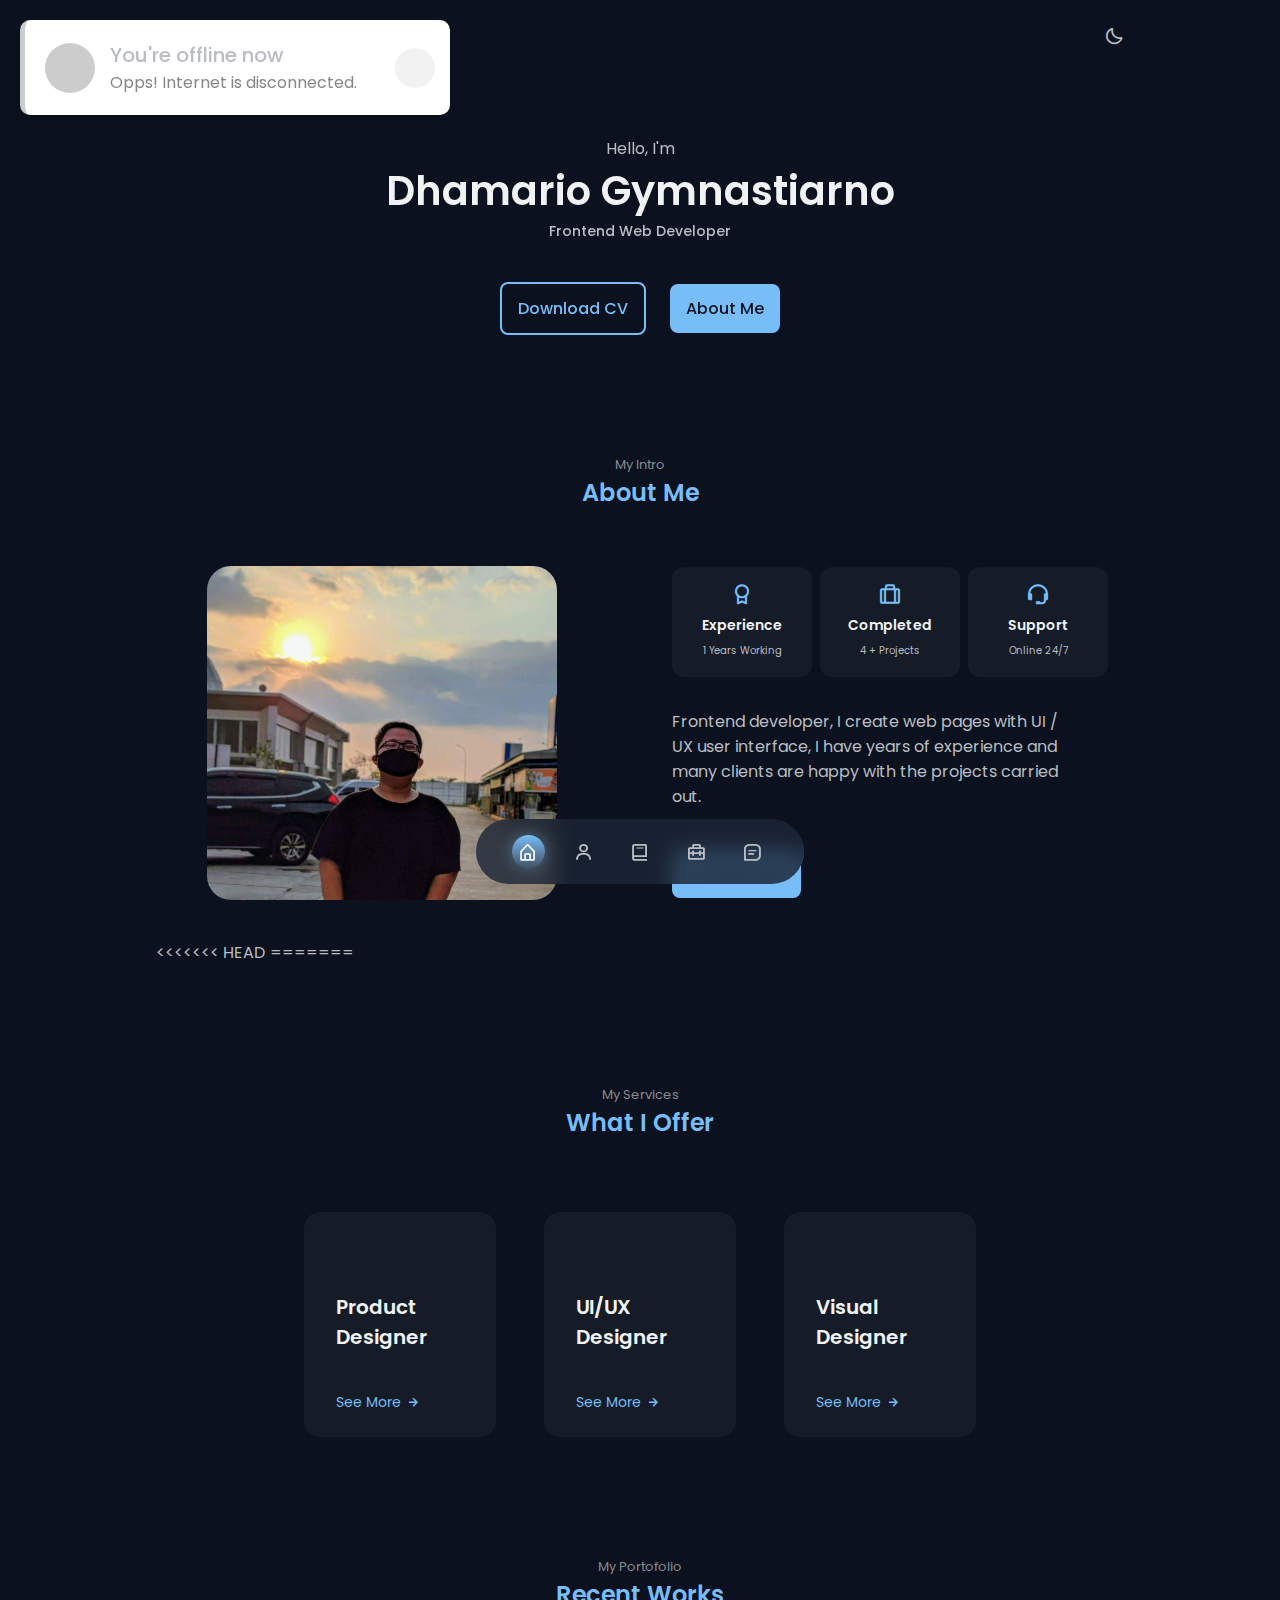
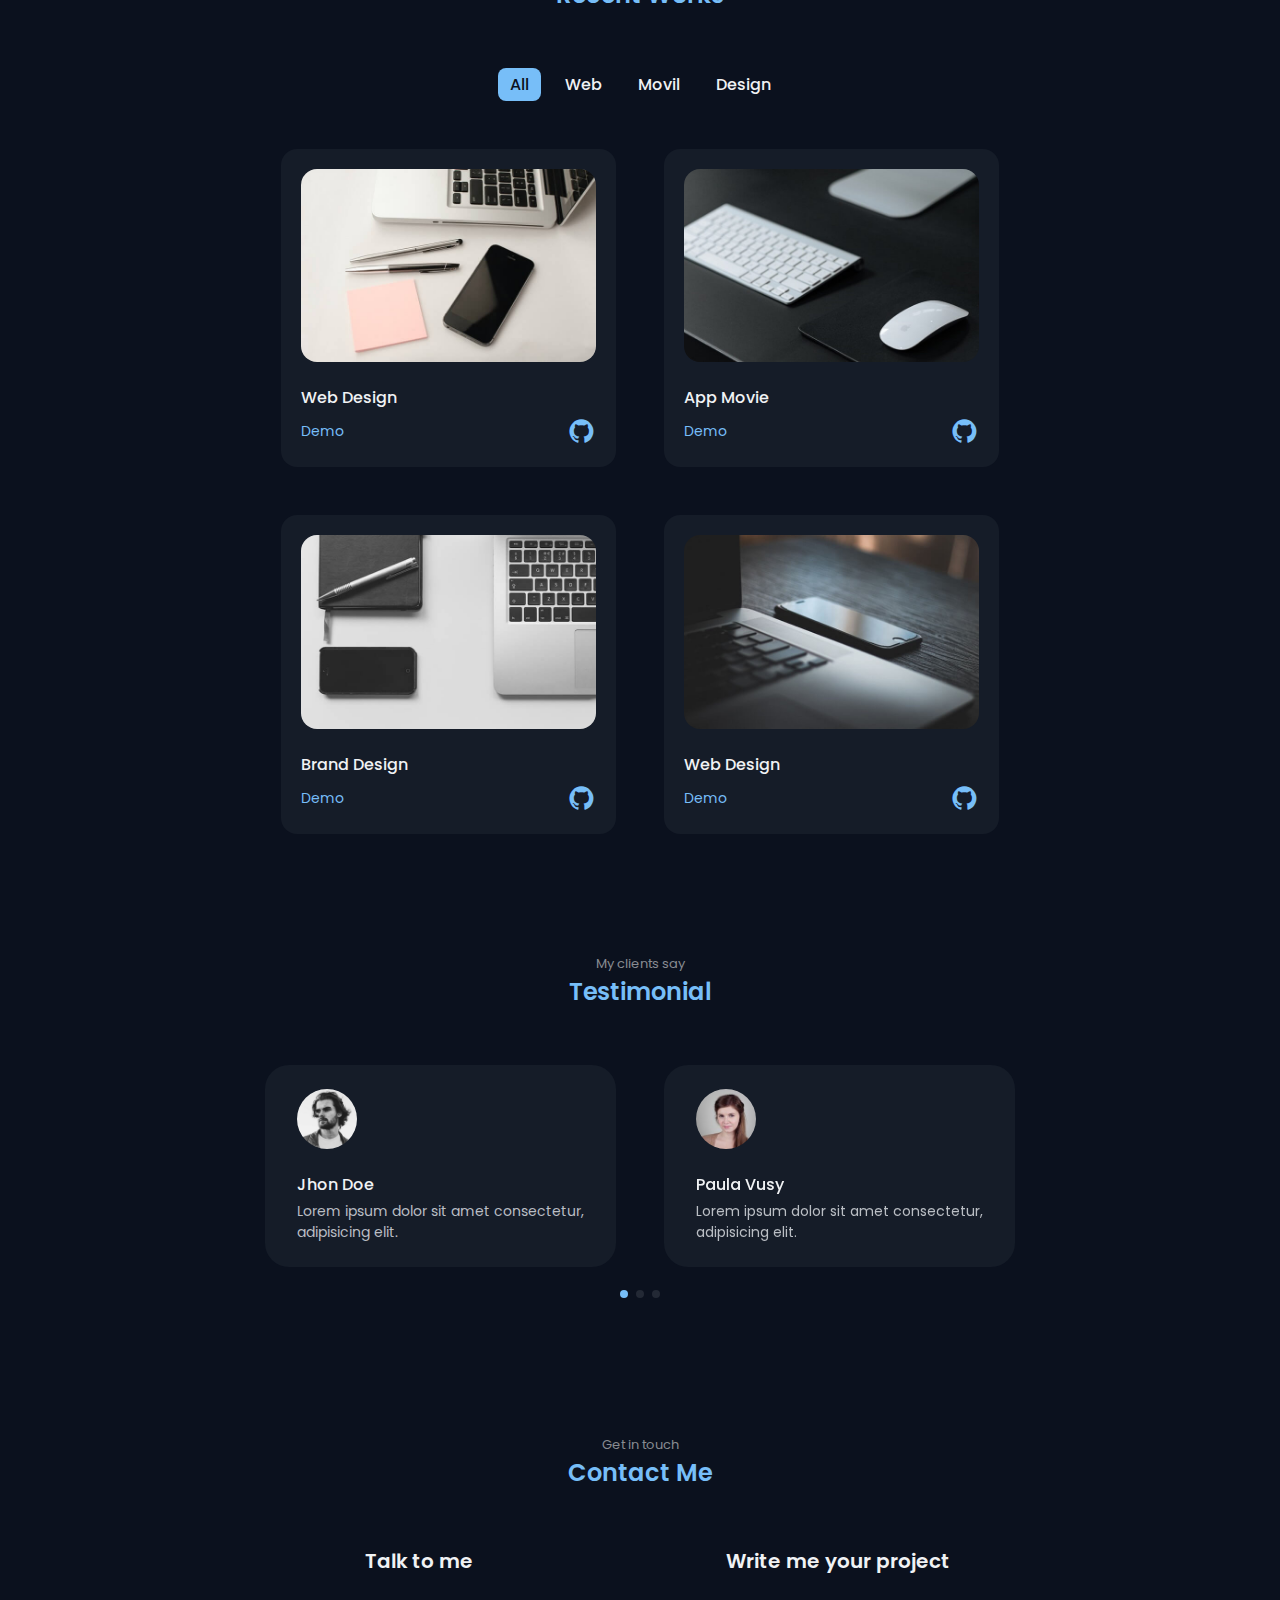
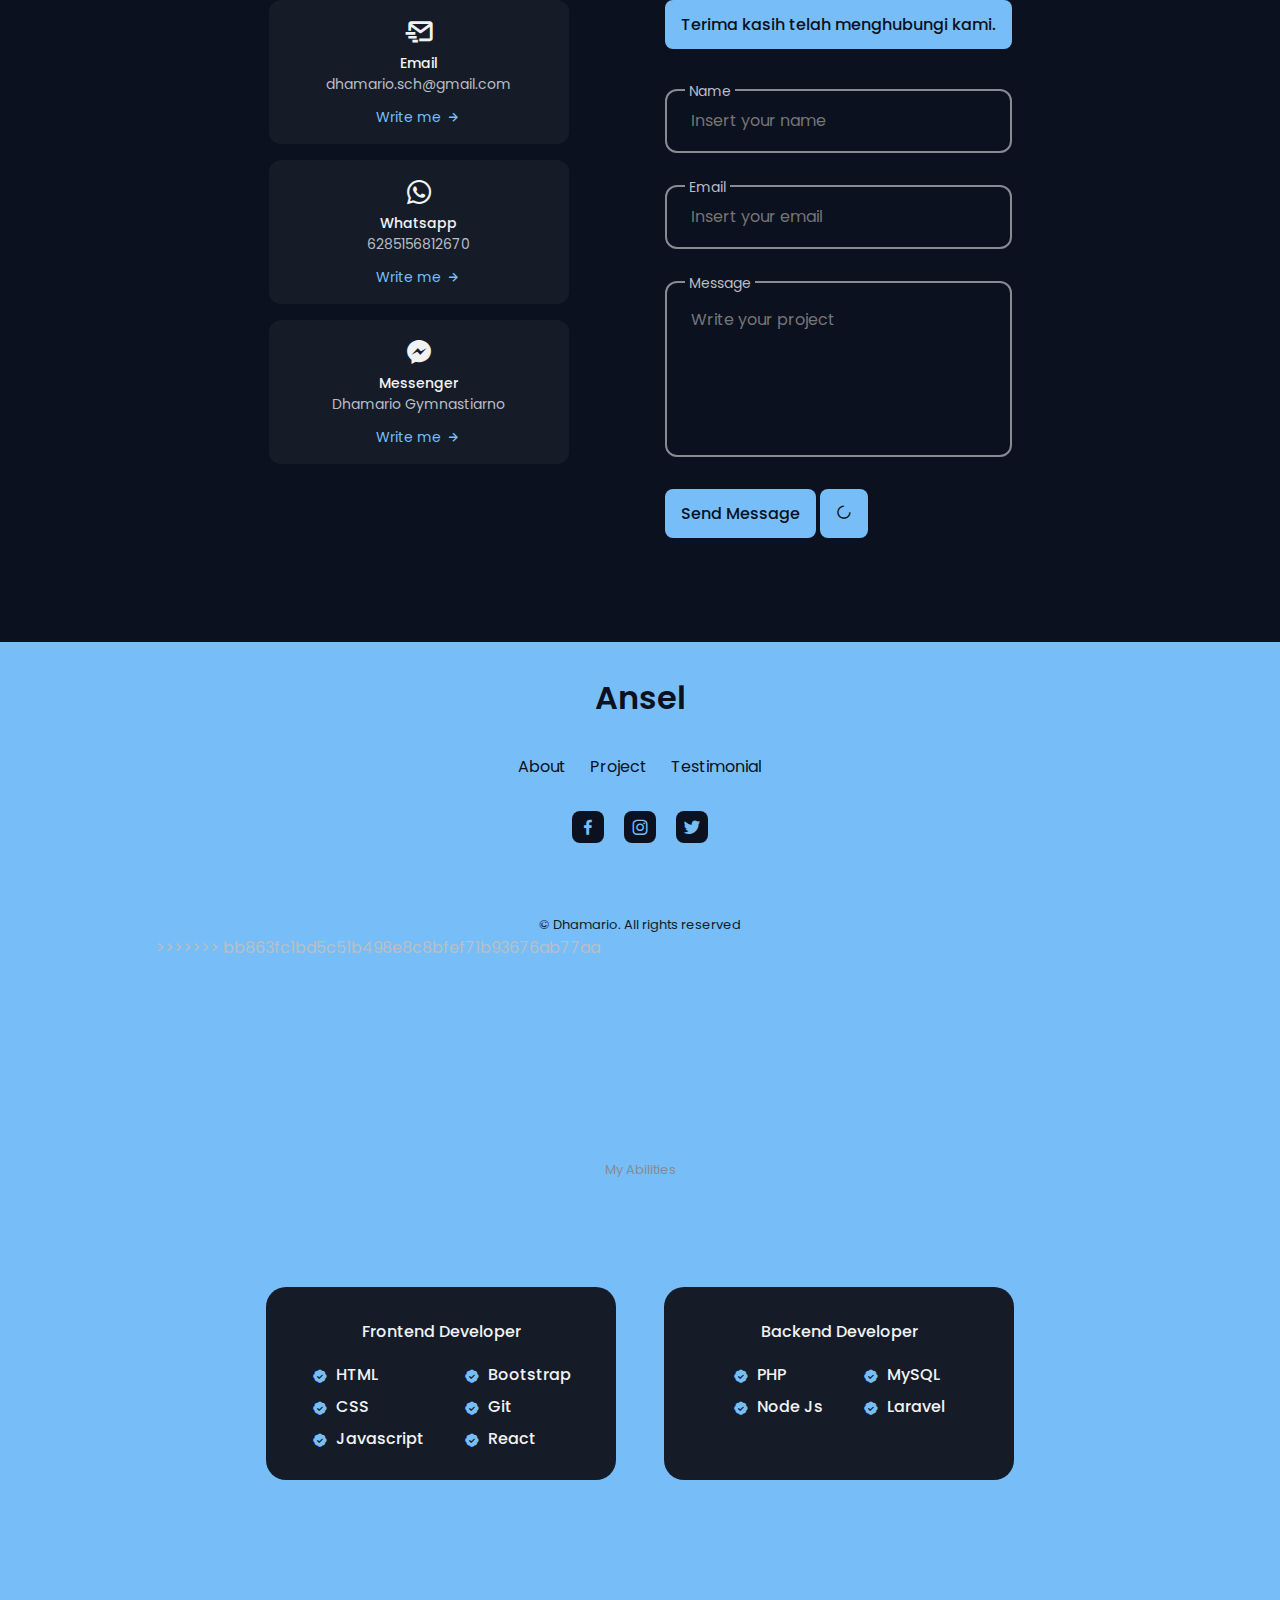
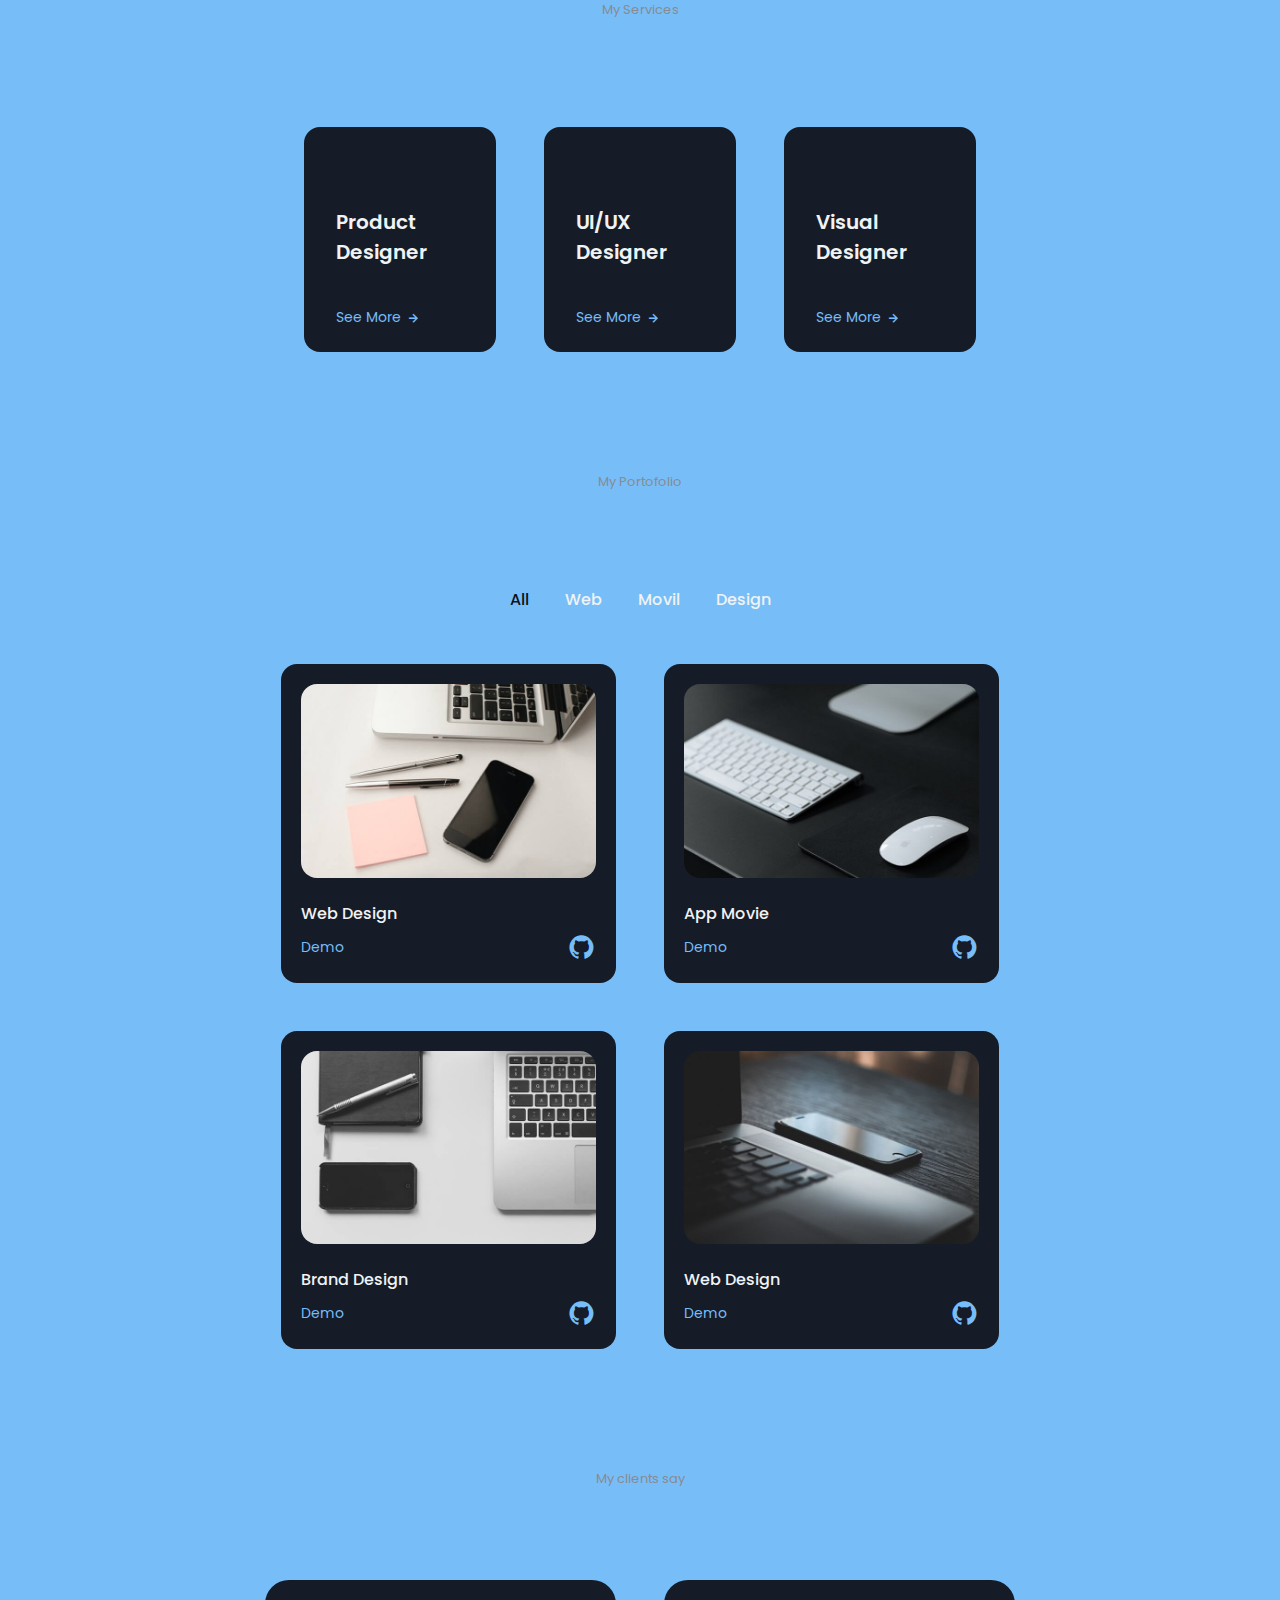
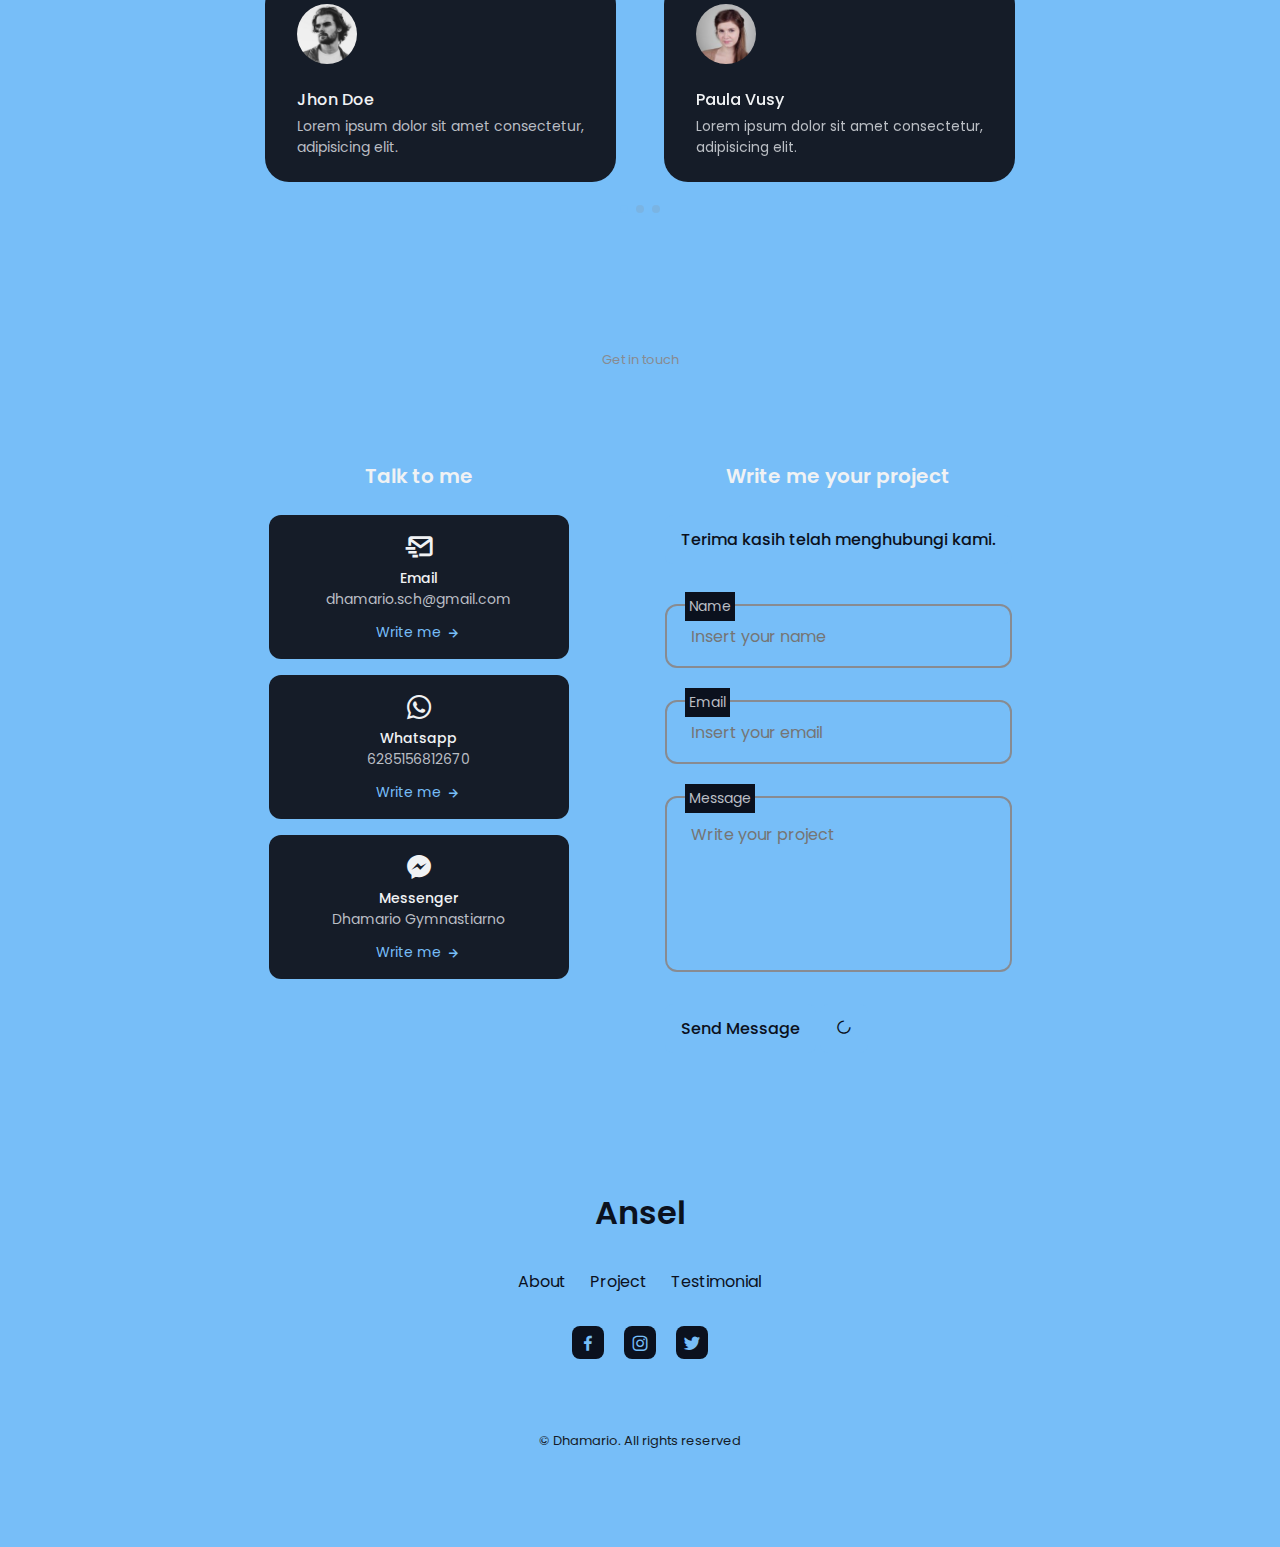
==== commit d91e6f64: "fix" ====
--- a/index.html
+++ b/index.html
@@ -264,6 +264,401 @@
 
                     <a target="_blank" href="https://wa.me/6285156812670" class="button">Contact Me</a>
                 </div>
+<<<<<<< HEAD
+=======
+            </section>
+
+            <!--=============== SERVICES ===============-->
+            <section class="services section">
+                <span class="section__subtitle">My Services</span>
+                <h2 class="section__title">What I Offer</h2>
+
+                <div class="services__container container grid">
+                    <div class="services__card">
+                        <h3 class="services__title">Product Designer</h3>
+ 
+                        <span class="services__button">
+                            See More
+                            <i class='bx bx-right-arrow-alt services__icon'></i>
+                        </span>
+
+                        <div class="services__modal">
+                            <div class="services__modal-content">
+                                <i class='bx bx-x services__modal-close' ></i>
+
+                                <h3 class="services__modal-title">Porduct <br> Designer</h3>
+                                <p class="services__modal-description">
+                                    Lorem ipsum dolor sit, amet consectetur adipisicing elit. 
+                                </p>
+
+                                <ul class="services__modal-list">
+                                    <li class="services__modal-item">
+                                        <i class='bx bx-check services__modal-icon'></i>
+                                        <p class="services__modal-info">
+                                            I Develop the user interface.
+                                        </p>
+                                    </li>
+
+                                    <li class="services__modal-item">
+                                        <i class='bx bx-check services__modal-icon'></i>
+                                        <p class="services__modal-info">
+                                            Web page development.
+                                        </p>
+                                    </li>
+
+                                    <li class="services__modal-item">
+                                        <i class='bx bx-check services__modal-icon'></i>
+                                        <p class="services__modal-info">
+                                            I create ux element interactions.
+                                        </p>
+                                    </li>
+
+                                    <li class="services__modal-item">
+                                        <i class='bx bx-check services__modal-icon'></i>
+                                        <p class="services__modal-info">
+                                            Design and mockup of product.
+                                        </p>
+                                    </li>
+
+                                    <li class="services__modal-item">
+                                        <i class='bx bx-check services__modal-icon'></i>
+                                        <p class="services__modal-info">
+                                            
+                                        </p>
+                                    </li>
+                                </ul>
+                            </div>
+                        </div>
+                    </div>
+
+                    <div class="services__card">
+                        <h3 class="services__title">UI/UX Designer</h3>
+
+                        <span class="services__button">
+                            See More
+                            <i class='bx bx-right-arrow-alt services__icon'></i>
+                        </span>
+
+                        <div class="services__modal">
+                            <div class="services__modal-content">
+                                <i class='bx bx-x services__modal-close' ></i>
+
+                                <h3 class="services__modal-title">UI/UX Designer</h3>
+                                <p class="services__modal-description">
+                                    Lorem ipsum dolor sit, amet consectetur adipisicing elit. 
+                                </p>
+
+                                <ul class="services__modal-list">
+                                    <li class="services__modal-item">
+                                        <i class='bx bx-check services__modal-icon'></i>
+                                        <p class="services__modal-info">
+                                            I Develop the user interface.
+                                        </p>
+                                    </li>
+
+                                    <li class="services__modal-item">
+                                        <i class='bx bx-check services__modal-icon'></i>
+                                        <p class="services__modal-info">
+                                            Web page development.
+                                        </p>
+                                    </li>
+
+                                    <li class="services__modal-item">
+                                        <i class='bx bx-check services__modal-icon'></i>
+                                        <p class="services__modal-info">
+                                            I create ux element interactions.
+                                        </p>
+                                    </li>
+
+                                    <li class="services__modal-item">
+                                        <i class='bx bx-check services__modal-icon'></i>
+                                        <p class="services__modal-info">
+                                            Design and mockup of product.
+                                        </p>
+                                    </li>
+
+                                    <li class="services__modal-item">
+                                        <i class='bx bx-check services__modal-icon'></i>
+                                        <p class="services__modal-info">
+                                            
+                                        </p>
+                                    </li>
+                                </ul>
+                            </div>
+                        </div>
+                    </div>
+
+                    <div class="services__card">
+                        <h3 class="services__title">Visual Designer</h3>
+
+                        <span class="services__button">
+                            See More
+                            <i class='bx bx-right-arrow-alt services__icon'></i>
+                        </span>
+
+                        <div class="services__modal">
+                            <div class="services__modal-content">
+                                <i class='bx bx-x services__modal-close' ></i>
+
+                                <h3 class="services__modal-title">Visual Designer</h3>
+                                <p class="services__modal-description">
+                                    Lorem ipsum dolor sit, amet consectetur adipisicing elit. 
+                                </p>
+
+                                <ul class="services__modal-list">
+                                    <li class="services__modal-item">
+                                        <i class='bx bx-check services__modal-icon'></i>
+                                        <p class="services__modal-info">
+                                            I Develop the user interface.
+                                        </p>
+                                    </li>
+
+                                    <li class="services__modal-item">
+                                        <i class='bx bx-check services__modal-icon'></i>
+                                        <p class="services__modal-info">
+                                            Web page development.
+                                        </p>
+                                    </li>
+
+                                    <li class="services__modal-item">
+                                        <i class='bx bx-check services__modal-icon'></i>
+                                        <p class="services__modal-info">
+                                            I create ux element interactions.
+                                        </p>
+                                    </li>
+
+                                    <li class="services__modal-item">
+                                        <i class='bx bx-check services__modal-icon'></i>
+                                        <p class="services__modal-info">
+                                            Design and mockup of product.
+                                        </p>
+                                    </li>
+
+                                    <li class="services__modal-item">
+                                        <i class='bx bx-check services__modal-icon'></i>
+                                        <p class="services__modal-info">
+                                            Products for compaines
+                                        </p>
+                                    </li>
+                                </ul>
+                            </div>
+                        </div>
+                    </div>
+                </div>
+            </section>
+
+            <!--=============== WORK ===============-->
+            <section class="work section" id="work">
+                <span class="section__subtitle">My Portofolio</span>
+                <h2 class="section__title">Recent Works</h2>
+
+                <div class="work__filters">
+                    <span class="work__item active-work" data-filter='all'>All</span>
+                    <span class="work__item" data-filter='.web'>Web</span>
+                    <span class="work__item" data-filter='.movil'>Movil</span>
+                    <span class="work__item" data-filter='.design'>Design</span>
+                </div>
+
+                <div class="work__container container grid">
+
+                    <div class="work__card mix web">
+                        <img src="assets/img/work1.jpg" alt="" class="work__img">
+
+                        <h3 class="work__title">Web Design</h3>
+                        
+
+                        <a href="#" class="work__button">
+                            Demo
+                           
+                            <i class='bx bxl-github icon__home'></i>
+                        </a>
+                       
+                        
+                        
+                    </div>
+
+                    <div class="work__card mix movil">
+                        <img src="assets/img/work2.jpg" alt="" class="work__img">
+
+                        <h3 class="work__title">App Movie</h3>
+
+                        <a href="#" class="work__button">
+                            Demo
+                            
+                            <i class='bx bxl-github icon__home'></i>
+                        </a>
+                    </div>
+
+                    <div class="work__card mix design">
+                        <img src="assets/img/work3.jpg" alt="" class="work__img">
+
+                        <h3 class="work__title">Brand Design</h3>
+
+                        <a href="#" class="work__button">
+                            Demo
+                            
+                            <i class='bx bxl-github icon__home'></i>
+                        </a>
+                    </div>
+
+                    <div class="work__card mix web">
+                        <img src="assets/img/work4.jpg" alt="" class="work__img">
+
+                        <h3 class="work__title">Web Design</h3>
+
+                        <a href="#" class="work__button">
+                           Demo
+                              <i class='bx bxl-github icon__home'></i>
+                        </a>
+                        
+                    </div>
+                </div>
+            </section>
+
+            <!--=============== TESTIMONIALS ===============-->
+            <section class="testimonial section">
+                <span class="section__subtitle">My clients say</span>
+                <h2 class="section__title">Testimonial</h2>
+
+                <div class="testimonial__container container swiper">
+                    <div class="swiper-wrapper">
+                        <div class="testimonial__card swiper-slide">
+                            <img src="assets/img/testimonial1.png" alt="" class="testimonial__img">
+
+                            <h3 class="testimonial__name">Jhon Doe</h3>
+                            <p class="testimonial__description">
+                                Lorem ipsum dolor sit amet consectetur, adipisicing elit.
+                            </p>
+                        </div>
+
+                         <div class="testimonial__card swiper-slide">
+                            <img src="assets/img/testimonial2.png" alt="" class="testimonial__img">
+
+                            <h3 class="testimonial__name">Paula Vusy</h3>
+                            <p class="testimonial__description">
+                                Lorem ipsum dolor sit amet consectetur, adipisicing elit.
+                            </p>
+                        </div>
+
+                         <div class="testimonial__card swiper-slide">
+                            <img src="assets/img/testimonial3.png" alt="" class="testimonial__img">
+
+                            <h3 class="testimonial__name">Sara Cill</h3>
+                            <p class="testimonial__description">
+                                Lorem ipsum dolor sit amet consectetur, adipisicing elit.
+                            </p>
+                        </div>
+                    </div>
+
+                     <div class="swiper-pagination"></div>
+                </div>
+            </section>
+
+            <!--=============== CONTACT ===============-->
+            <section class="contact section" id="contact">
+                <span class="section__subtitle">Get in touch</span>
+                <h2 class="section__title">Contact Me</h2>
+
+                <div class="contact__container container grid">
+                    <div class="contact_content">
+                        <h3 class="contact__title">Talk to me</h3>
+
+                        <div class="contact__info">
+                            <div class="contact__card">
+                                <i class='bx bx-mail-send contact__card-icon'></i>
+                                <h3 class="contact__card-title">Email</h3>
+                                <span class="contact__card-data">dhamario.sch@gmail.com</span>
+
+                                <a href="mailto:examplemail@correo.com" target="_blank" class="contact__button">
+                                    Write me <i class="bx bx-right-arrow-alt contact__button-icon"></i>
+                                </a>
+                            </div>
+
+                             <div class="contact__card">
+                                <i class='bx bxl-whatsapp contact__card-icon'></i>
+                                <h3 class="contact__card-title">Whatsapp</h3>
+                                <span class="contact__card-data">6285156812670</span>
+
+                                <a href="wa.me/6285156812670" target="_blank" class="contact__button">
+                                    Write me <i class="bx bx-right-arrow-alt contact__button-icon"></i>
+                                </a>
+                            </div>
+
+                             <div class="contact__card">
+                                <i class='bx bxl-messenger contact__card-icon'></i>
+                                <h3 class="contact__card-title">Messenger</h3>
+                                <span class="contact__card-data">Dhamario Gymnastiarno</span>
+
+                                <a href="https://m.me/dhamarioo" target="_blank" class="contact__button">
+                                    Write me <i class="bx bx-right-arrow-alt contact__button-icon"></i>
+                                </a>
+                            </div>
+                        </div>
+                    </div>
+
+                    <div class="contact_content">
+                            <h3 class="contact__title">Write me your project</h3>
+                            <p class="btnpesan my-alert d-none">Terima kasih telah menghubungi kami. <i class='bx bx-x services__modal-close' ></i></p>
+
+                            <form method="post" autocomplete="off" name="google-sheet">
+                                <div class="contact__form-div">
+                                    <label for="" class="contact__form-tag">Name</label>
+                                      <input type="text" name="Name" placeholder="Insert your name" class="contact__form-input" required>
+                                </div>
+
+                                <div class="contact__form-div">
+                                    <label for="" class="contact__form-tag">Email</label>
+                                          <input type="email" name="Email" placeholder="Insert your email" class="contact__form-input" required>
+                                </div>
+
+                                <div class="contact__form-div contact__form-area">
+                                    <label for="" class="contact__form-tag">Message</label>
+                                    <textarea name="Message" id="" cols="30" rows="10" name="Message" placeholder="Write your project" class="contact__form-input" required></textarea>
+                                </div>
+
+                                <button type="submit" name="submit" class="btn-kirim">Send Message</button>
+                                <button type="button" disabled name="submit" class="btn-loading d-none"><i class='bx bx-loader-alt'></i></button>
+                                </form>
+                    </div>
+                </div>
+            </section>
+        </main>
+
+        <!--=============== FOOTER ===============-->
+        <footer class="footer">
+            <div class="footer__container container">
+                <h1 class="footer__title">Ansel</h1>
+
+                <ul class="footer__list">
+                    <li>
+                        <a href="#about" class="footer__link">About</a>
+                    </li>
+                     <li>
+                        <a href="#work" class="footer__link">Project</a>
+                    </li>
+                     <li>
+                        <a href="#testimonial" class="footer__link">Testimonial</a>
+                    </li>
+                </ul>
+
+                <ul class="footer__social">
+                    <a href="" target="_blank" class="footer__social-link">
+                            <i class='bx bxl-facebook'></i>
+                    </a>
+
+                    <a href="" target="_blank" class="footer__social-link">
+                        <i class='bx bxl-instagram'></i>
+                    </a>
+
+                    <a href="" target="_blank" class="footer__social-link">
+                        <i class='bx bxl-twitter'></i>
+                    </a>
+                </ul>
+
+                <span class="footer__copy">
+                    &#169; Dhamario. All rights reserved
+                </span>
+>>>>>>> bb863fc1bd5c51b498e8c8bfef71b93676ab77aa
             </div>
         </section>
 
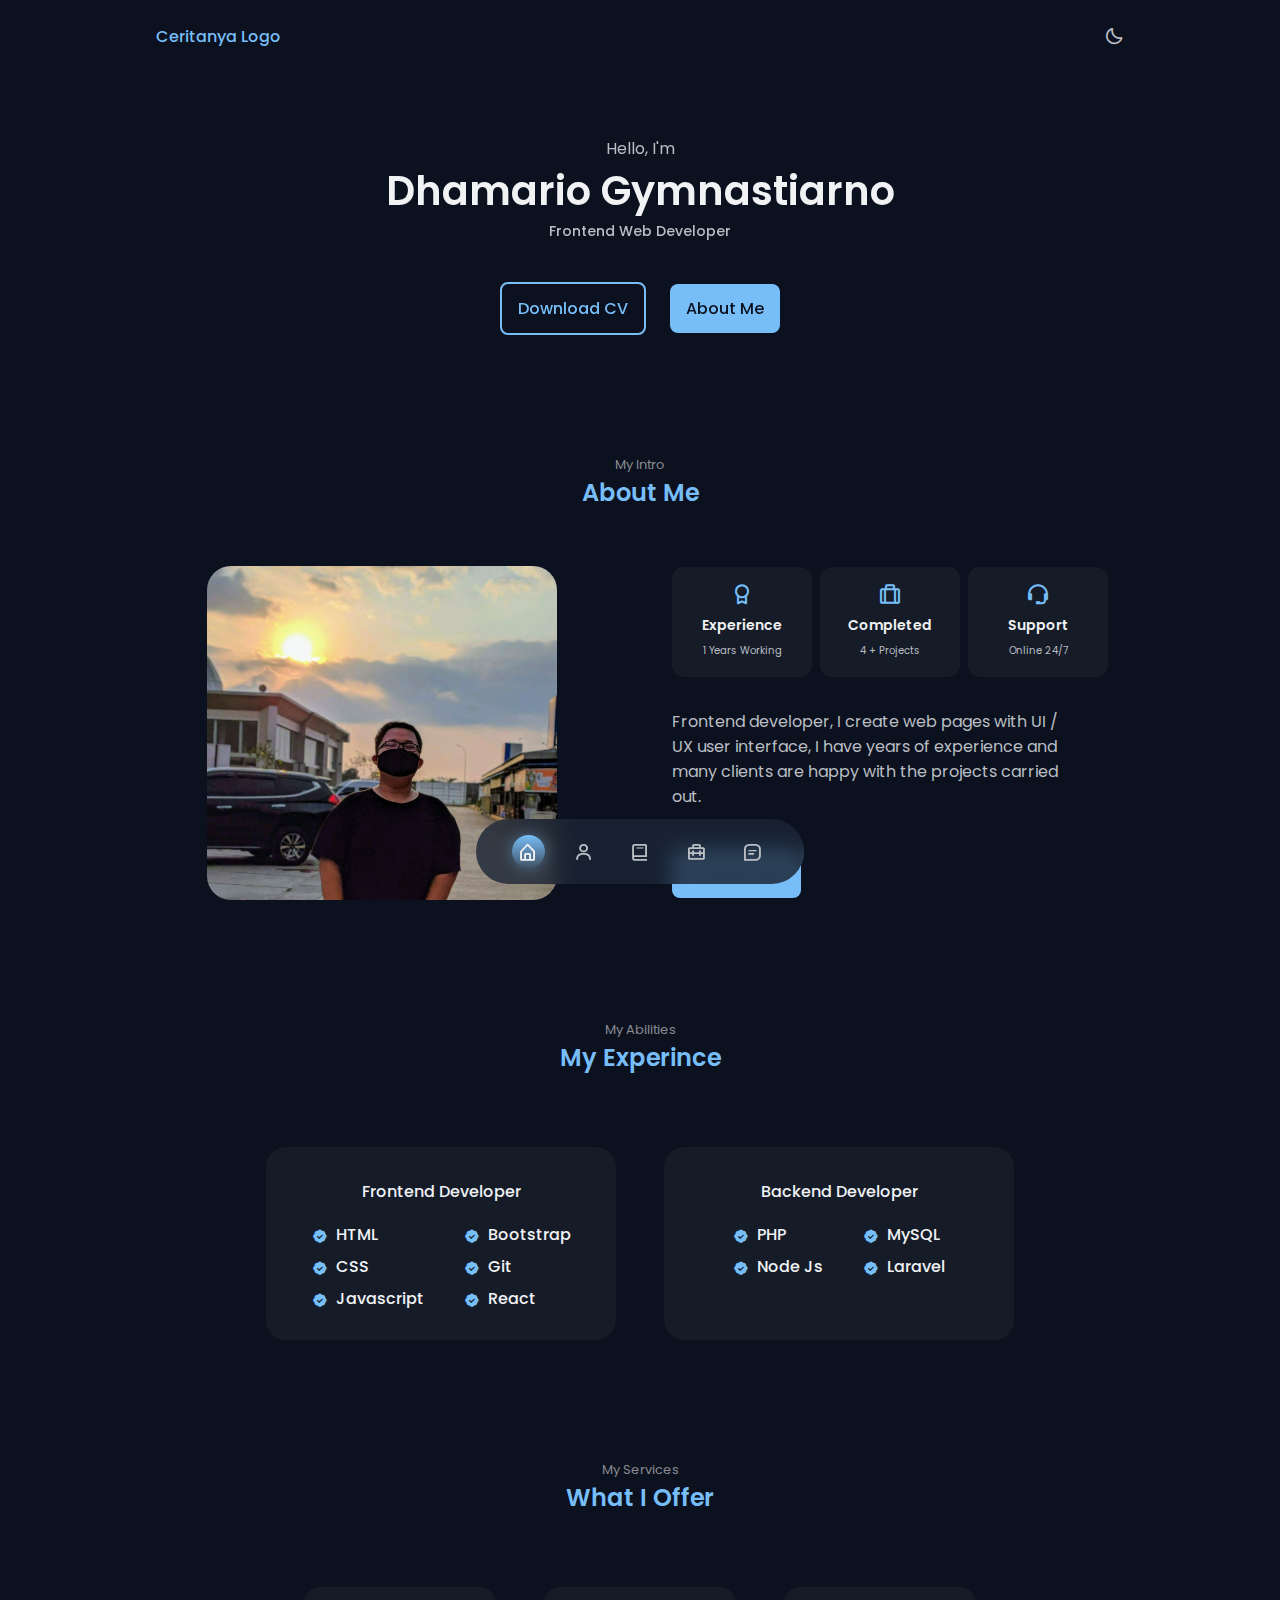
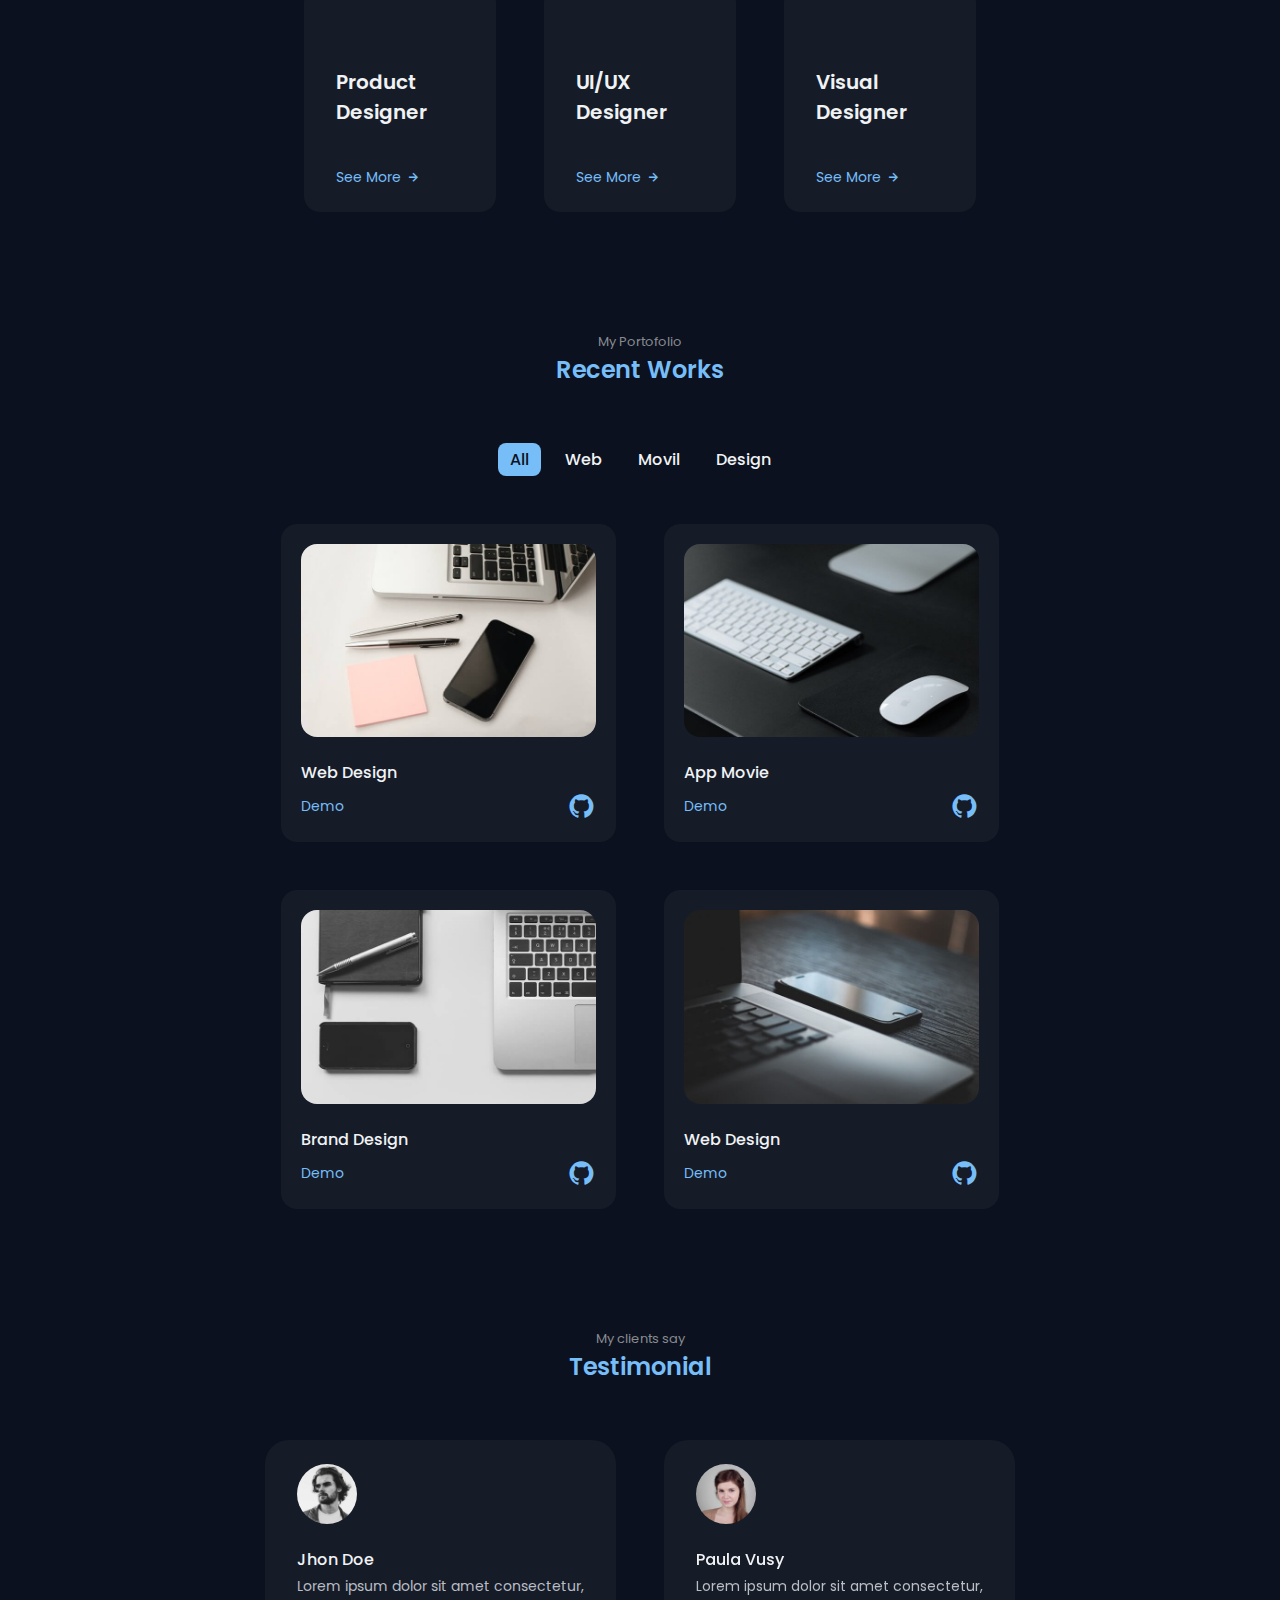
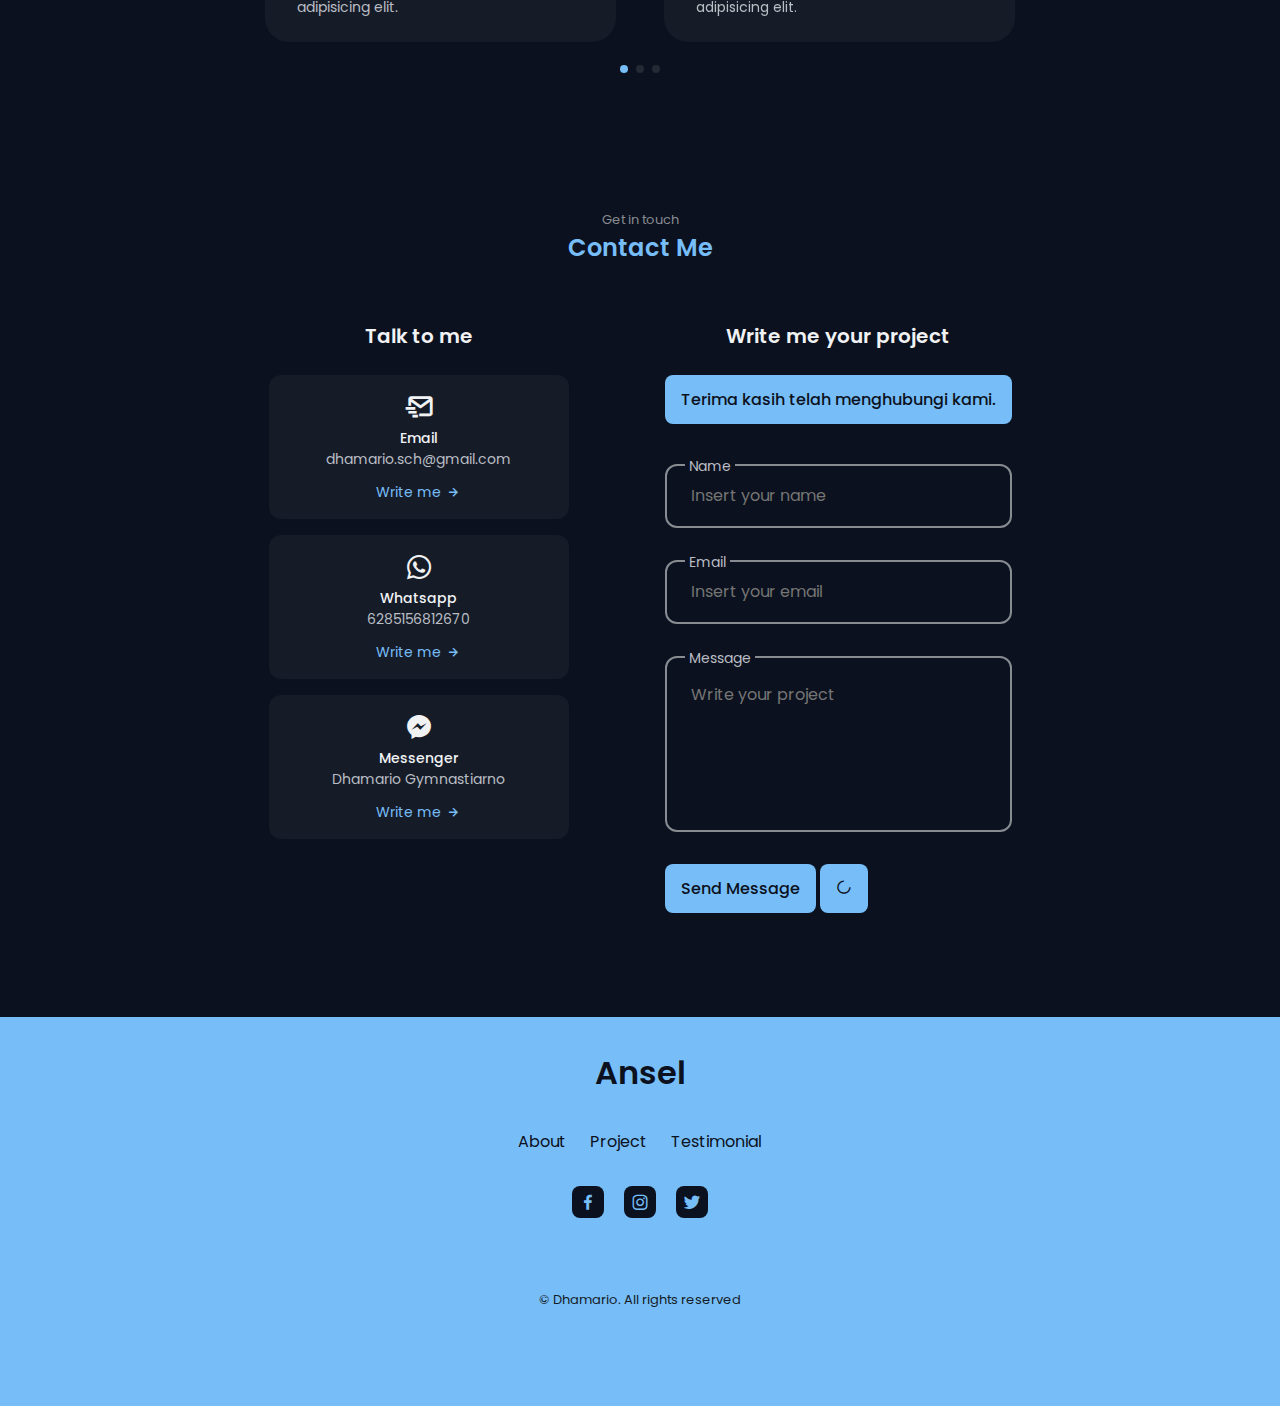
==== commit b52b9c42: "fix" ====
--- a/index.html
+++ b/index.html
@@ -173,18 +173,7 @@
             <i class='bx bx-moon change-theme' id="theme-button"></i>
         </nav>
     </header>
-    <div class="wrapper">
-        <div class="toast">
-            <div class="content">
-                <div class="icon"><i class="uil uil-wifi"></i></div>
-                <div class="details">
-                    <span>You're online now</span>
-                    <p>Hurray! Internet is connected.</p>
-                </div>
-            </div>
-            <div class="close-icon"><i class="uil uil-times"></i></div>
-        </div>
-    </div>
+
     <!--=============== MAIN ===============-->
     <main class="main">
         <!--=============== HOME ===============-->
@@ -264,401 +253,6 @@
 
                     <a target="_blank" href="https://wa.me/6285156812670" class="button">Contact Me</a>
                 </div>
-<<<<<<< HEAD
-=======
-            </section>
-
-            <!--=============== SERVICES ===============-->
-            <section class="services section">
-                <span class="section__subtitle">My Services</span>
-                <h2 class="section__title">What I Offer</h2>
-
-                <div class="services__container container grid">
-                    <div class="services__card">
-                        <h3 class="services__title">Product Designer</h3>
- 
-                        <span class="services__button">
-                            See More
-                            <i class='bx bx-right-arrow-alt services__icon'></i>
-                        </span>
-
-                        <div class="services__modal">
-                            <div class="services__modal-content">
-                                <i class='bx bx-x services__modal-close' ></i>
-
-                                <h3 class="services__modal-title">Porduct <br> Designer</h3>
-                                <p class="services__modal-description">
-                                    Lorem ipsum dolor sit, amet consectetur adipisicing elit. 
-                                </p>
-
-                                <ul class="services__modal-list">
-                                    <li class="services__modal-item">
-                                        <i class='bx bx-check services__modal-icon'></i>
-                                        <p class="services__modal-info">
-                                            I Develop the user interface.
-                                        </p>
-                                    </li>
-
-                                    <li class="services__modal-item">
-                                        <i class='bx bx-check services__modal-icon'></i>
-                                        <p class="services__modal-info">
-                                            Web page development.
-                                        </p>
-                                    </li>
-
-                                    <li class="services__modal-item">
-                                        <i class='bx bx-check services__modal-icon'></i>
-                                        <p class="services__modal-info">
-                                            I create ux element interactions.
-                                        </p>
-                                    </li>
-
-                                    <li class="services__modal-item">
-                                        <i class='bx bx-check services__modal-icon'></i>
-                                        <p class="services__modal-info">
-                                            Design and mockup of product.
-                                        </p>
-                                    </li>
-
-                                    <li class="services__modal-item">
-                                        <i class='bx bx-check services__modal-icon'></i>
-                                        <p class="services__modal-info">
-                                            
-                                        </p>
-                                    </li>
-                                </ul>
-                            </div>
-                        </div>
-                    </div>
-
-                    <div class="services__card">
-                        <h3 class="services__title">UI/UX Designer</h3>
-
-                        <span class="services__button">
-                            See More
-                            <i class='bx bx-right-arrow-alt services__icon'></i>
-                        </span>
-
-                        <div class="services__modal">
-                            <div class="services__modal-content">
-                                <i class='bx bx-x services__modal-close' ></i>
-
-                                <h3 class="services__modal-title">UI/UX Designer</h3>
-                                <p class="services__modal-description">
-                                    Lorem ipsum dolor sit, amet consectetur adipisicing elit. 
-                                </p>
-
-                                <ul class="services__modal-list">
-                                    <li class="services__modal-item">
-                                        <i class='bx bx-check services__modal-icon'></i>
-                                        <p class="services__modal-info">
-                                            I Develop the user interface.
-                                        </p>
-                                    </li>
-
-                                    <li class="services__modal-item">
-                                        <i class='bx bx-check services__modal-icon'></i>
-                                        <p class="services__modal-info">
-                                            Web page development.
-                                        </p>
-                                    </li>
-
-                                    <li class="services__modal-item">
-                                        <i class='bx bx-check services__modal-icon'></i>
-                                        <p class="services__modal-info">
-                                            I create ux element interactions.
-                                        </p>
-                                    </li>
-
-                                    <li class="services__modal-item">
-                                        <i class='bx bx-check services__modal-icon'></i>
-                                        <p class="services__modal-info">
-                                            Design and mockup of product.
-                                        </p>
-                                    </li>
-
-                                    <li class="services__modal-item">
-                                        <i class='bx bx-check services__modal-icon'></i>
-                                        <p class="services__modal-info">
-                                            
-                                        </p>
-                                    </li>
-                                </ul>
-                            </div>
-                        </div>
-                    </div>
-
-                    <div class="services__card">
-                        <h3 class="services__title">Visual Designer</h3>
-
-                        <span class="services__button">
-                            See More
-                            <i class='bx bx-right-arrow-alt services__icon'></i>
-                        </span>
-
-                        <div class="services__modal">
-                            <div class="services__modal-content">
-                                <i class='bx bx-x services__modal-close' ></i>
-
-                                <h3 class="services__modal-title">Visual Designer</h3>
-                                <p class="services__modal-description">
-                                    Lorem ipsum dolor sit, amet consectetur adipisicing elit. 
-                                </p>
-
-                                <ul class="services__modal-list">
-                                    <li class="services__modal-item">
-                                        <i class='bx bx-check services__modal-icon'></i>
-                                        <p class="services__modal-info">
-                                            I Develop the user interface.
-                                        </p>
-                                    </li>
-
-                                    <li class="services__modal-item">
-                                        <i class='bx bx-check services__modal-icon'></i>
-                                        <p class="services__modal-info">
-                                            Web page development.
-                                        </p>
-                                    </li>
-
-                                    <li class="services__modal-item">
-                                        <i class='bx bx-check services__modal-icon'></i>
-                                        <p class="services__modal-info">
-                                            I create ux element interactions.
-                                        </p>
-                                    </li>
-
-                                    <li class="services__modal-item">
-                                        <i class='bx bx-check services__modal-icon'></i>
-                                        <p class="services__modal-info">
-                                            Design and mockup of product.
-                                        </p>
-                                    </li>
-
-                                    <li class="services__modal-item">
-                                        <i class='bx bx-check services__modal-icon'></i>
-                                        <p class="services__modal-info">
-                                            Products for compaines
-                                        </p>
-                                    </li>
-                                </ul>
-                            </div>
-                        </div>
-                    </div>
-                </div>
-            </section>
-
-            <!--=============== WORK ===============-->
-            <section class="work section" id="work">
-                <span class="section__subtitle">My Portofolio</span>
-                <h2 class="section__title">Recent Works</h2>
-
-                <div class="work__filters">
-                    <span class="work__item active-work" data-filter='all'>All</span>
-                    <span class="work__item" data-filter='.web'>Web</span>
-                    <span class="work__item" data-filter='.movil'>Movil</span>
-                    <span class="work__item" data-filter='.design'>Design</span>
-                </div>
-
-                <div class="work__container container grid">
-
-                    <div class="work__card mix web">
-                        <img src="assets/img/work1.jpg" alt="" class="work__img">
-
-                        <h3 class="work__title">Web Design</h3>
-                        
-
-                        <a href="#" class="work__button">
-                            Demo
-                           
-                            <i class='bx bxl-github icon__home'></i>
-                        </a>
-                       
-                        
-                        
-                    </div>
-
-                    <div class="work__card mix movil">
-                        <img src="assets/img/work2.jpg" alt="" class="work__img">
-
-                        <h3 class="work__title">App Movie</h3>
-
-                        <a href="#" class="work__button">
-                            Demo
-                            
-                            <i class='bx bxl-github icon__home'></i>
-                        </a>
-                    </div>
-
-                    <div class="work__card mix design">
-                        <img src="assets/img/work3.jpg" alt="" class="work__img">
-
-                        <h3 class="work__title">Brand Design</h3>
-
-                        <a href="#" class="work__button">
-                            Demo
-                            
-                            <i class='bx bxl-github icon__home'></i>
-                        </a>
-                    </div>
-
-                    <div class="work__card mix web">
-                        <img src="assets/img/work4.jpg" alt="" class="work__img">
-
-                        <h3 class="work__title">Web Design</h3>
-
-                        <a href="#" class="work__button">
-                           Demo
-                              <i class='bx bxl-github icon__home'></i>
-                        </a>
-                        
-                    </div>
-                </div>
-            </section>
-
-            <!--=============== TESTIMONIALS ===============-->
-            <section class="testimonial section">
-                <span class="section__subtitle">My clients say</span>
-                <h2 class="section__title">Testimonial</h2>
-
-                <div class="testimonial__container container swiper">
-                    <div class="swiper-wrapper">
-                        <div class="testimonial__card swiper-slide">
-                            <img src="assets/img/testimonial1.png" alt="" class="testimonial__img">
-
-                            <h3 class="testimonial__name">Jhon Doe</h3>
-                            <p class="testimonial__description">
-                                Lorem ipsum dolor sit amet consectetur, adipisicing elit.
-                            </p>
-                        </div>
-
-                         <div class="testimonial__card swiper-slide">
-                            <img src="assets/img/testimonial2.png" alt="" class="testimonial__img">
-
-                            <h3 class="testimonial__name">Paula Vusy</h3>
-                            <p class="testimonial__description">
-                                Lorem ipsum dolor sit amet consectetur, adipisicing elit.
-                            </p>
-                        </div>
-
-                         <div class="testimonial__card swiper-slide">
-                            <img src="assets/img/testimonial3.png" alt="" class="testimonial__img">
-
-                            <h3 class="testimonial__name">Sara Cill</h3>
-                            <p class="testimonial__description">
-                                Lorem ipsum dolor sit amet consectetur, adipisicing elit.
-                            </p>
-                        </div>
-                    </div>
-
-                     <div class="swiper-pagination"></div>
-                </div>
-            </section>
-
-            <!--=============== CONTACT ===============-->
-            <section class="contact section" id="contact">
-                <span class="section__subtitle">Get in touch</span>
-                <h2 class="section__title">Contact Me</h2>
-
-                <div class="contact__container container grid">
-                    <div class="contact_content">
-                        <h3 class="contact__title">Talk to me</h3>
-
-                        <div class="contact__info">
-                            <div class="contact__card">
-                                <i class='bx bx-mail-send contact__card-icon'></i>
-                                <h3 class="contact__card-title">Email</h3>
-                                <span class="contact__card-data">dhamario.sch@gmail.com</span>
-
-                                <a href="mailto:examplemail@correo.com" target="_blank" class="contact__button">
-                                    Write me <i class="bx bx-right-arrow-alt contact__button-icon"></i>
-                                </a>
-                            </div>
-
-                             <div class="contact__card">
-                                <i class='bx bxl-whatsapp contact__card-icon'></i>
-                                <h3 class="contact__card-title">Whatsapp</h3>
-                                <span class="contact__card-data">6285156812670</span>
-
-                                <a href="wa.me/6285156812670" target="_blank" class="contact__button">
-                                    Write me <i class="bx bx-right-arrow-alt contact__button-icon"></i>
-                                </a>
-                            </div>
-
-                             <div class="contact__card">
-                                <i class='bx bxl-messenger contact__card-icon'></i>
-                                <h3 class="contact__card-title">Messenger</h3>
-                                <span class="contact__card-data">Dhamario Gymnastiarno</span>
-
-                                <a href="https://m.me/dhamarioo" target="_blank" class="contact__button">
-                                    Write me <i class="bx bx-right-arrow-alt contact__button-icon"></i>
-                                </a>
-                            </div>
-                        </div>
-                    </div>
-
-                    <div class="contact_content">
-                            <h3 class="contact__title">Write me your project</h3>
-                            <p class="btnpesan my-alert d-none">Terima kasih telah menghubungi kami. <i class='bx bx-x services__modal-close' ></i></p>
-
-                            <form method="post" autocomplete="off" name="google-sheet">
-                                <div class="contact__form-div">
-                                    <label for="" class="contact__form-tag">Name</label>
-                                      <input type="text" name="Name" placeholder="Insert your name" class="contact__form-input" required>
-                                </div>
-
-                                <div class="contact__form-div">
-                                    <label for="" class="contact__form-tag">Email</label>
-                                          <input type="email" name="Email" placeholder="Insert your email" class="contact__form-input" required>
-                                </div>
-
-                                <div class="contact__form-div contact__form-area">
-                                    <label for="" class="contact__form-tag">Message</label>
-                                    <textarea name="Message" id="" cols="30" rows="10" name="Message" placeholder="Write your project" class="contact__form-input" required></textarea>
-                                </div>
-
-                                <button type="submit" name="submit" class="btn-kirim">Send Message</button>
-                                <button type="button" disabled name="submit" class="btn-loading d-none"><i class='bx bx-loader-alt'></i></button>
-                                </form>
-                    </div>
-                </div>
-            </section>
-        </main>
-
-        <!--=============== FOOTER ===============-->
-        <footer class="footer">
-            <div class="footer__container container">
-                <h1 class="footer__title">Ansel</h1>
-
-                <ul class="footer__list">
-                    <li>
-                        <a href="#about" class="footer__link">About</a>
-                    </li>
-                     <li>
-                        <a href="#work" class="footer__link">Project</a>
-                    </li>
-                     <li>
-                        <a href="#testimonial" class="footer__link">Testimonial</a>
-                    </li>
-                </ul>
-
-                <ul class="footer__social">
-                    <a href="" target="_blank" class="footer__social-link">
-                            <i class='bx bxl-facebook'></i>
-                    </a>
-
-                    <a href="" target="_blank" class="footer__social-link">
-                        <i class='bx bxl-instagram'></i>
-                    </a>
-
-                    <a href="" target="_blank" class="footer__social-link">
-                        <i class='bx bxl-twitter'></i>
-                    </a>
-                </ul>
-
-                <span class="footer__copy">
-                    &#169; Dhamario. All rights reserved
-                </span>
->>>>>>> bb863fc1bd5c51b498e8c8bfef71b93676ab77aa
             </div>
         </section>
 
@@ -1231,46 +825,7 @@
             wifiIcon = toast.querySelector(".icon"),
             closeIcon = toast.querySelector(".close-icon");
 
-        window.onload = () => {
-            function ajax() {
-                let xhr = new XMLHttpRequest(); //creating new XML object
-                xhr.open("GET", "https://jsonplaceholder.typicode.com/posts", true); //sending get request on this URL
-                xhr.onload = () => { //once ajax loaded
-                    //if ajax status is equal to 200 or less than 300 that mean user is getting data from that provided url
-                    //or his/her response status is 200 that means he/she is online
-                    if (xhr.status == 200 && xhr.status < 300) {
-                        toast.classList.remove("offline");
-                        title.innerText = "You're online now";
-                        subTitle.innerText = "Hurray! Internet is connected.";
-                        wifiIcon.innerHTML = '<i class="uil uil-wifi"></i>';
-                        closeIcon.onclick = () => { //hide toast notification on close icon click
-                            wrapper.classList.add("hide");
-                        }
-                        setTimeout(() => { //hide the toast notification automatically after 5 seconds
-                            wrapper.classList.add("hide");
-                        }, 5000);
-                    } else {
-                        offline(); //calling offline function if ajax status is not equal to 200 or not less that 300
-                    }
-                }
-                xhr.onerror = () => {
-                    offline(); ////calling offline function if the passed url is not correct or returning 404 or other error
-                }
-                xhr.send(); //sending get request to the passed url
-            }
-
-            function offline() { //function for offline
-                wrapper.classList.remove("hide");
-                toast.classList.add("offline");
-                title.innerText = "You're offline now";
-                subTitle.innerText = "Opps! Internet is disconnected.";
-                wifiIcon.innerHTML = '<i class="uil uil-wifi-slash"></i>';
-            }
-
-            setInterval(() => { //this setInterval function call ajax frequently after 100ms
-                ajax();
-            }, 100);
-        }
+
     </script>
 </body>
 
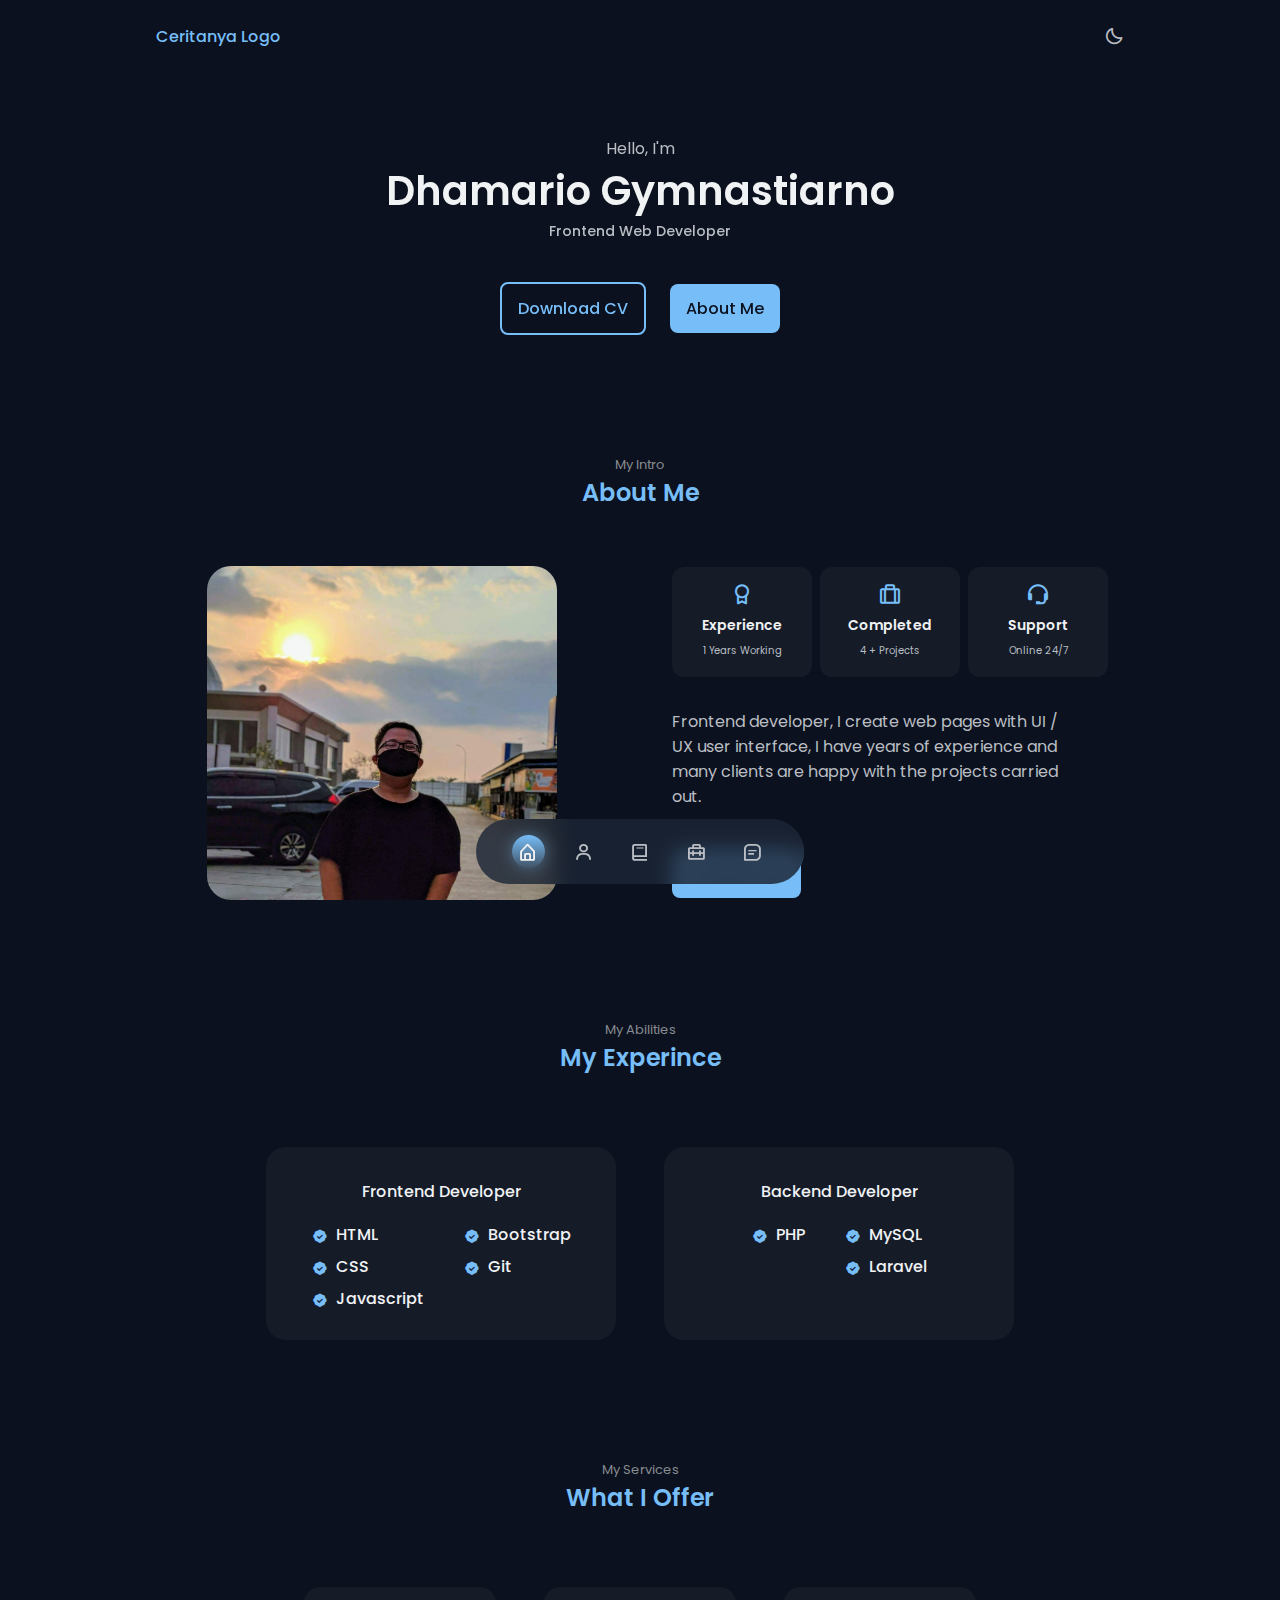
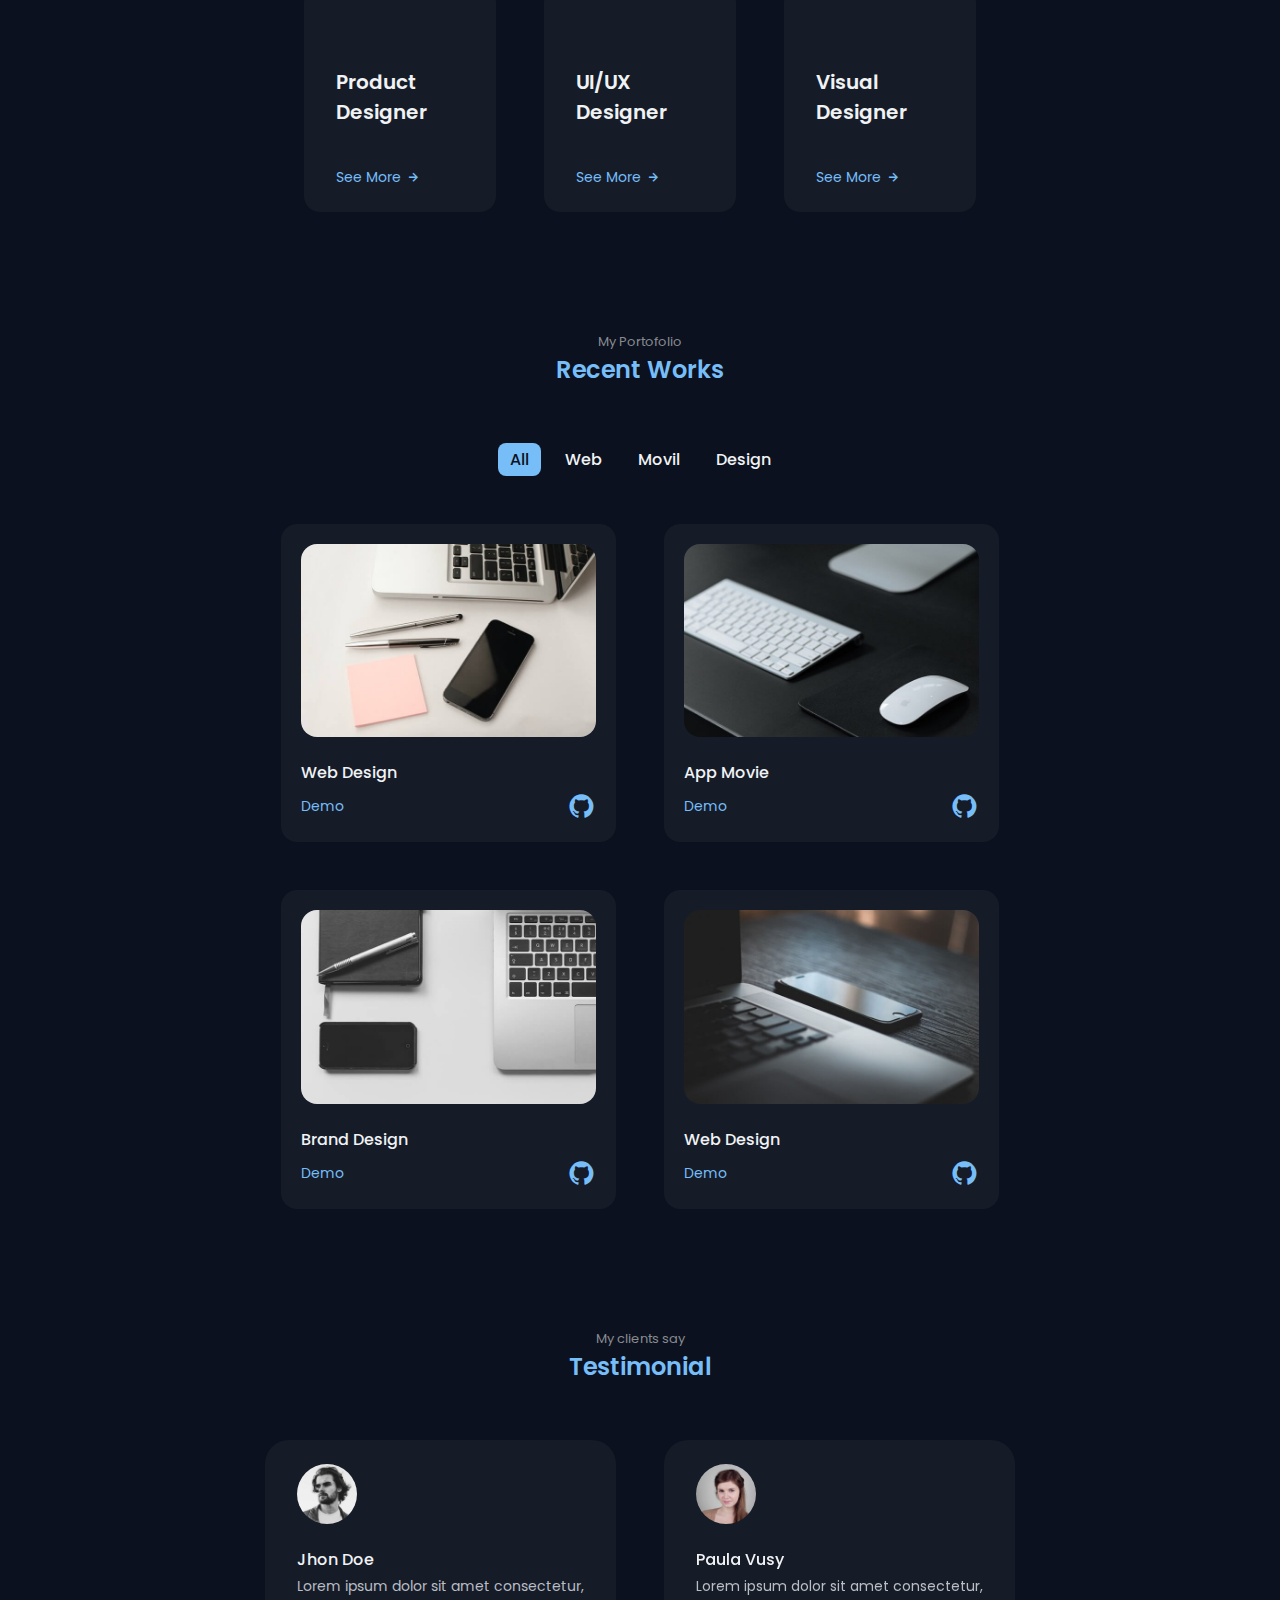
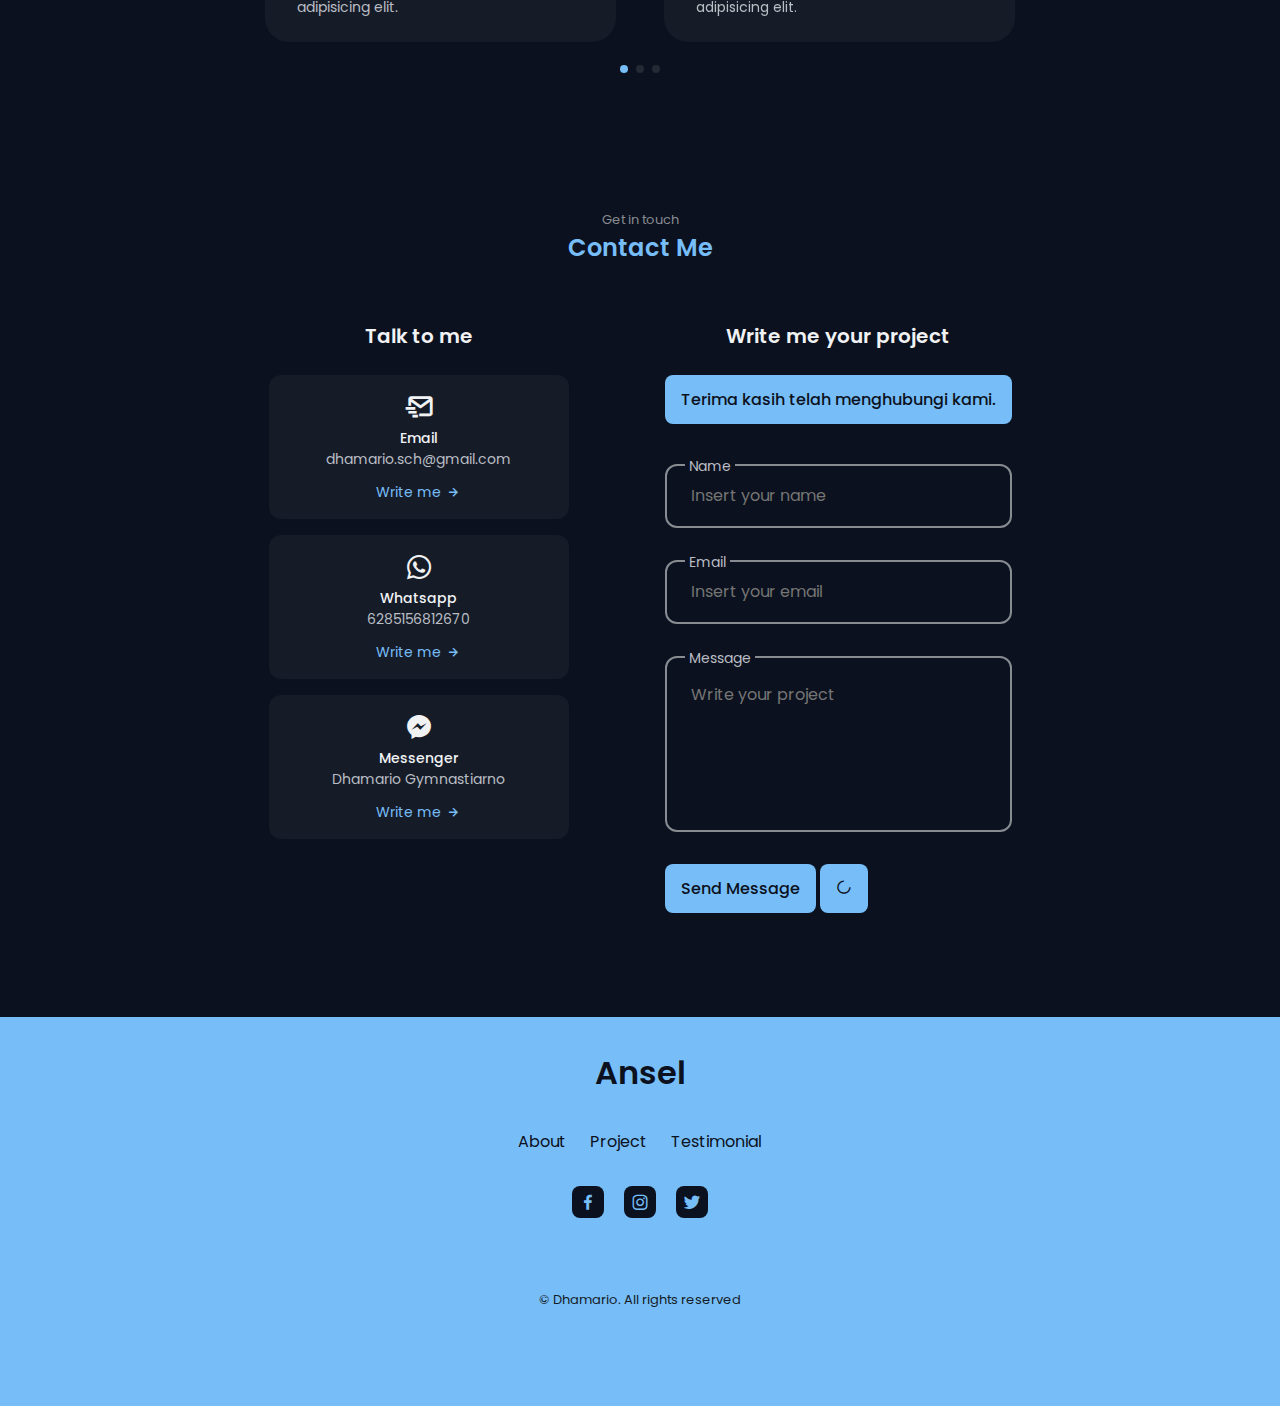
==== commit 638d8d55: "Update index.html" ====
--- a/index.html
+++ b/index.html
@@ -314,15 +314,6 @@
                                     <span class="skills__level">Intermediate</span>
                                 </div>
                             </div>
-
-                            <div class="skills__data">
-                                <i class='bx bxs-badge-check'></i>
-
-                                <div>
-                                    <h3 class="skills__name">React</h3>
-                                    <span class="skills__level">Intermediate</span>
-                                </div>
-                            </div>
                         </div>
                     </div>
                 </div>
@@ -338,15 +329,6 @@
                                 <div>
                                     <h3 class="skills__name">PHP</h3>
                                     <span class="skills__level">Intermediate</span>
-                                </div>
-                            </div>
-
-                            <div class="skills__data">
-                                <i class='bx bxs-badge-check'></i>
-
-                                <div>
-                                    <h3 class="skills__name">Node Js</h3>
-                                    <span class="skills__level">Basic</span>
                                 </div>
                             </div>
 
@@ -829,4 +811,4 @@
     </script>
 </body>
 
-</html>+</html>
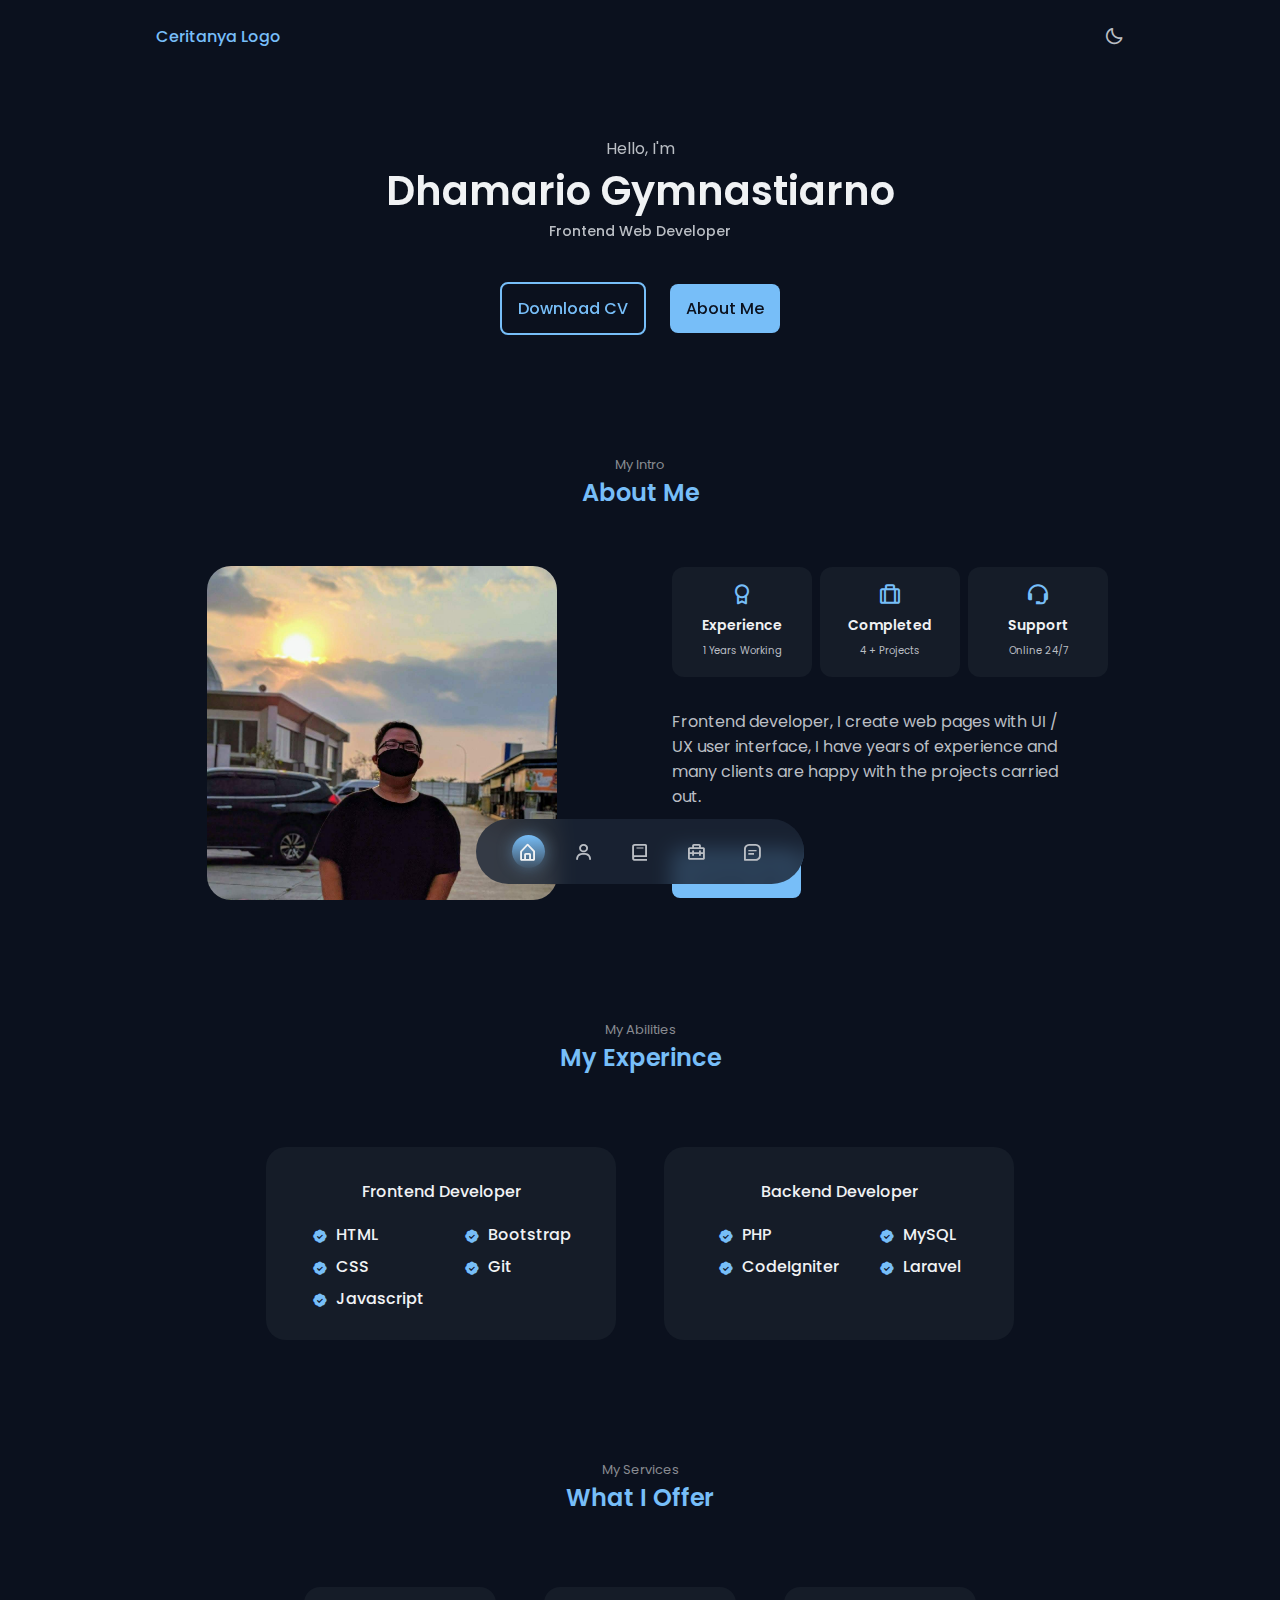
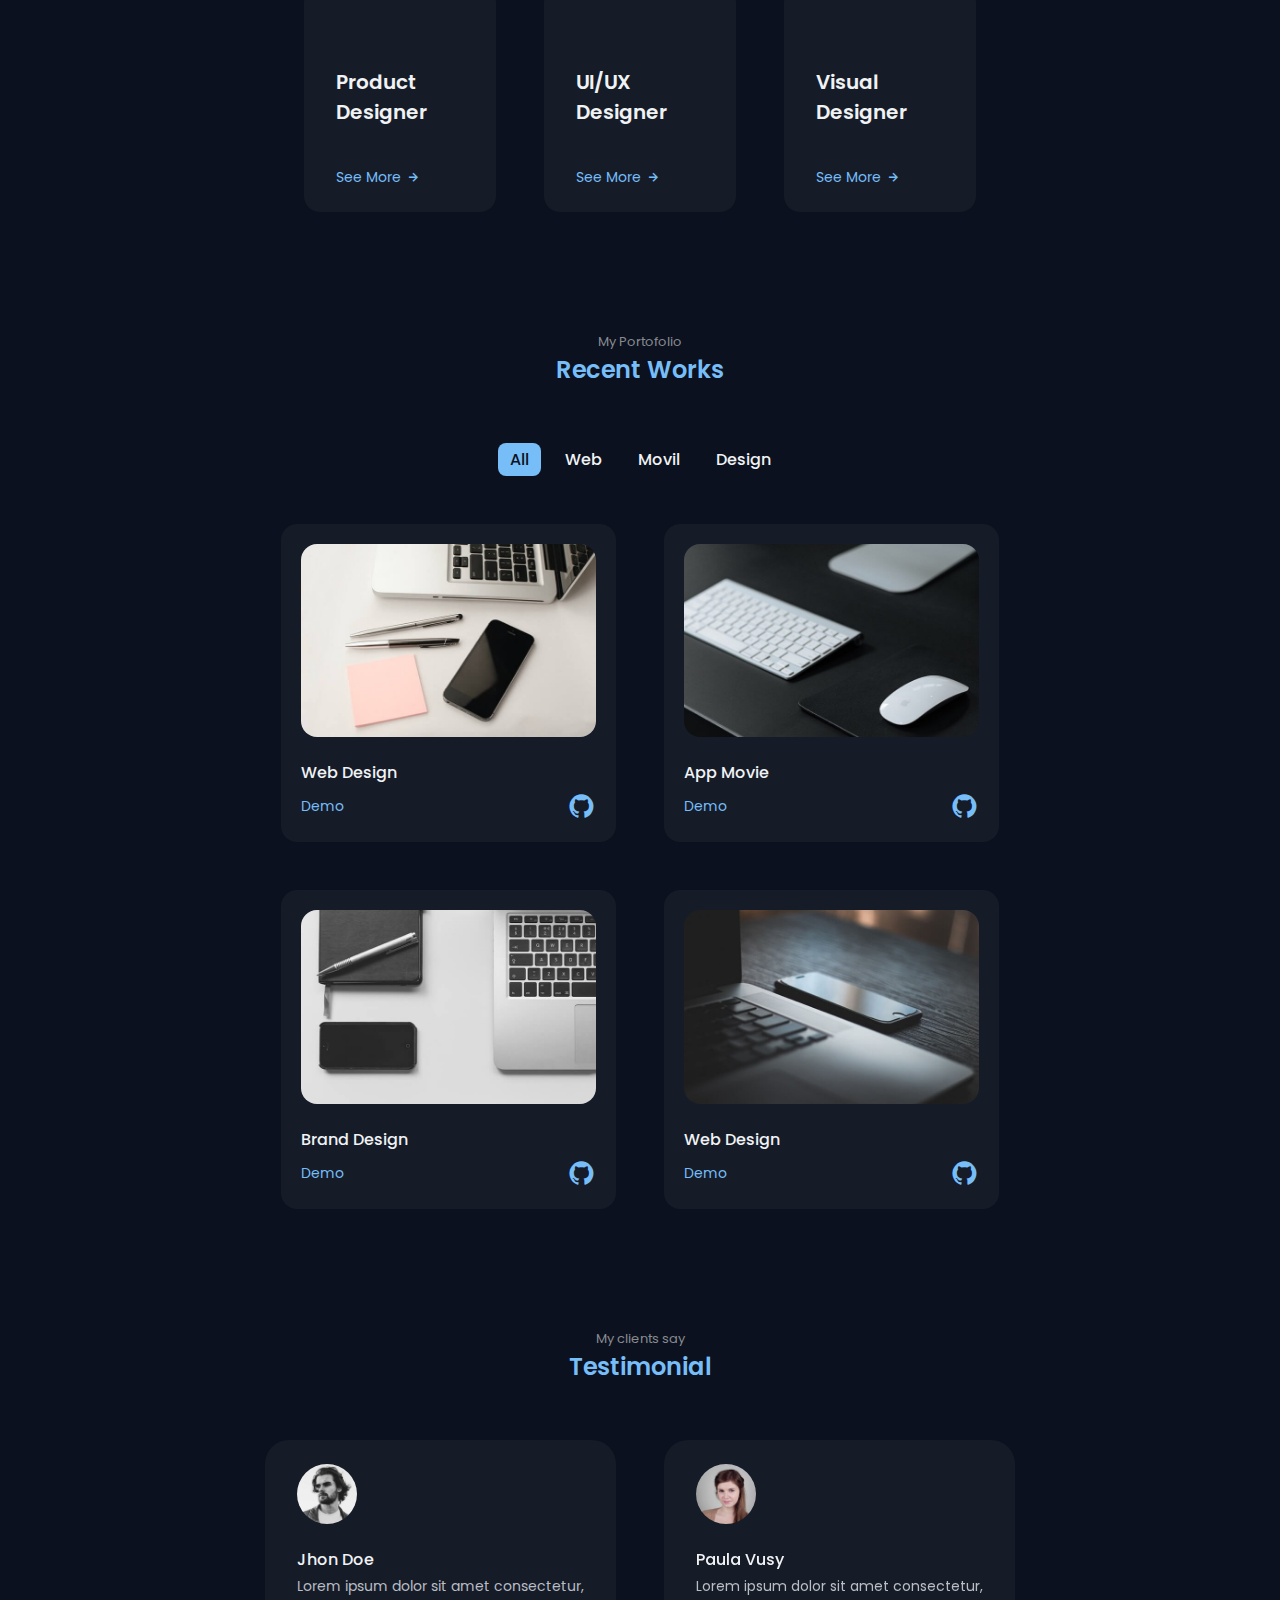
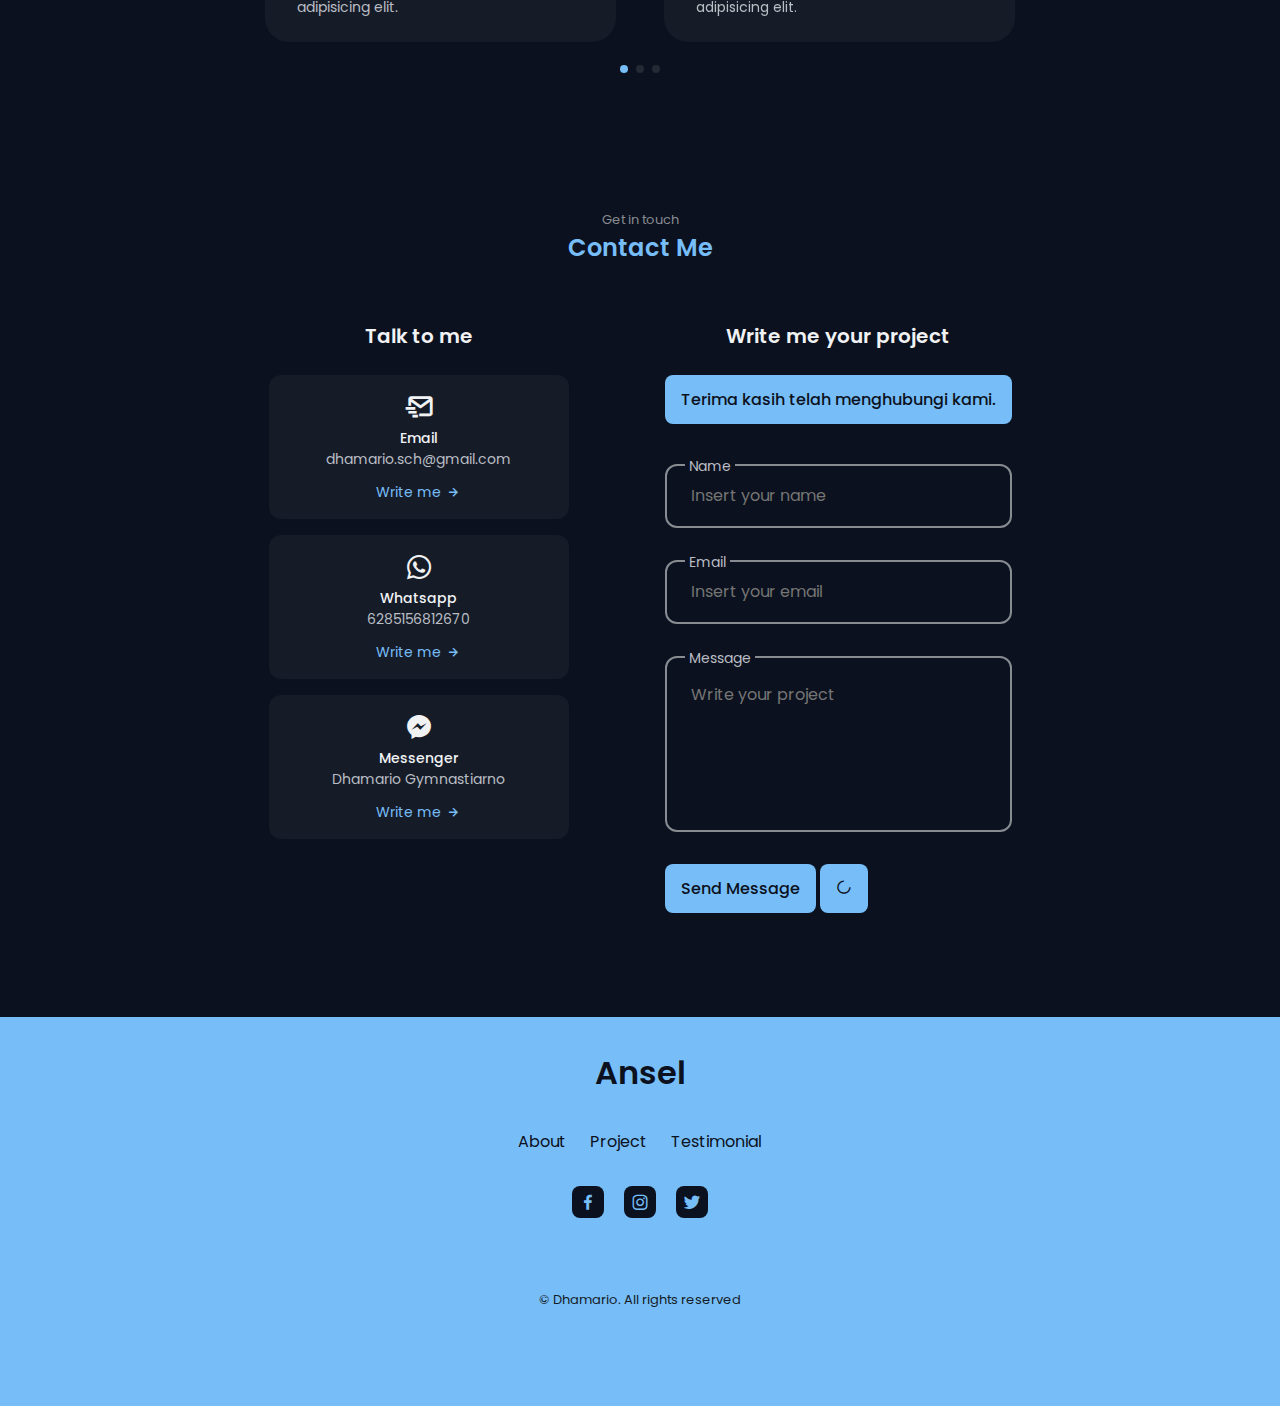
==== commit 8d28fd04: "Update index.html" ====
--- a/index.html
+++ b/index.html
@@ -332,6 +332,15 @@
                                 </div>
                             </div>
 
+                            <div class="skills__data">
+                                <i class='bx bxs-badge-check'></i>
+
+                                <div>
+                                    <h3 class="skills__name">CodeIgniter</h3>
+                                    <span class="skills__level">Intermediate</span>
+                                </div>
+                            </div>
+
                         </div>
 
 
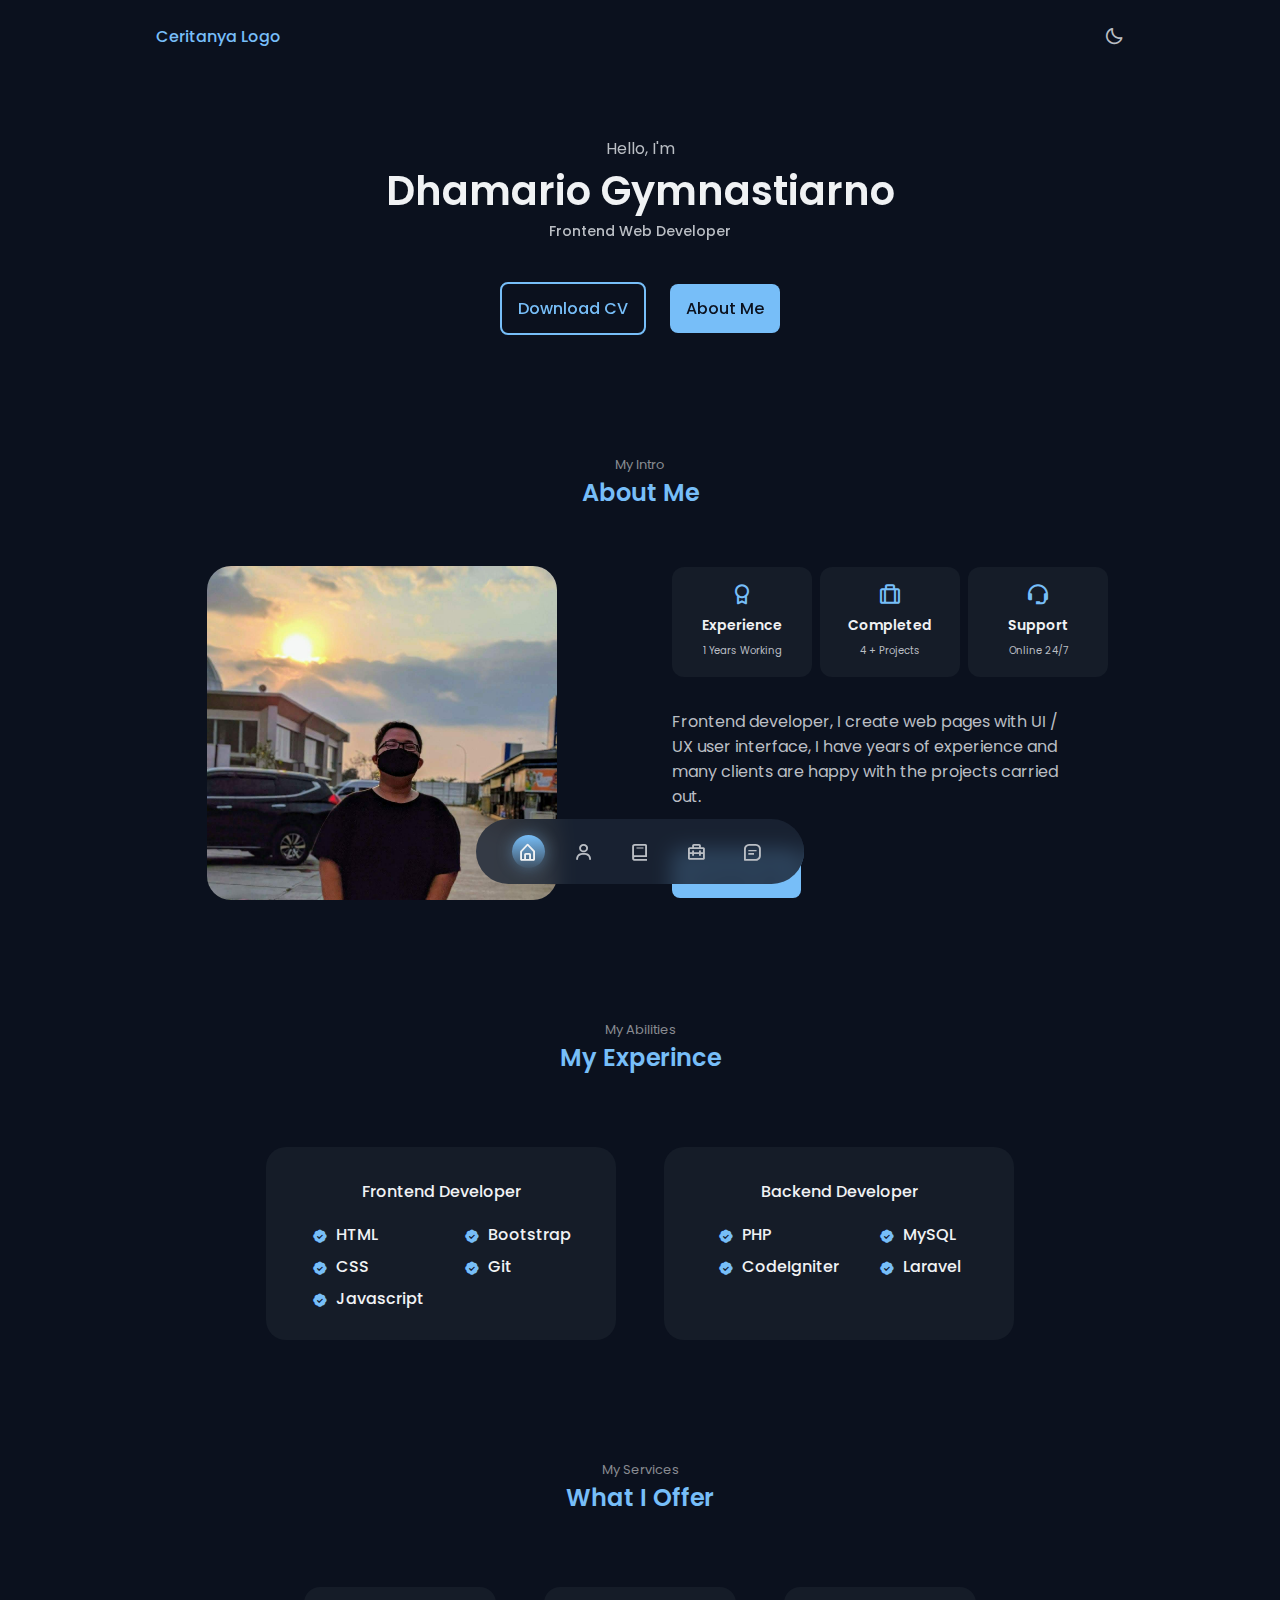
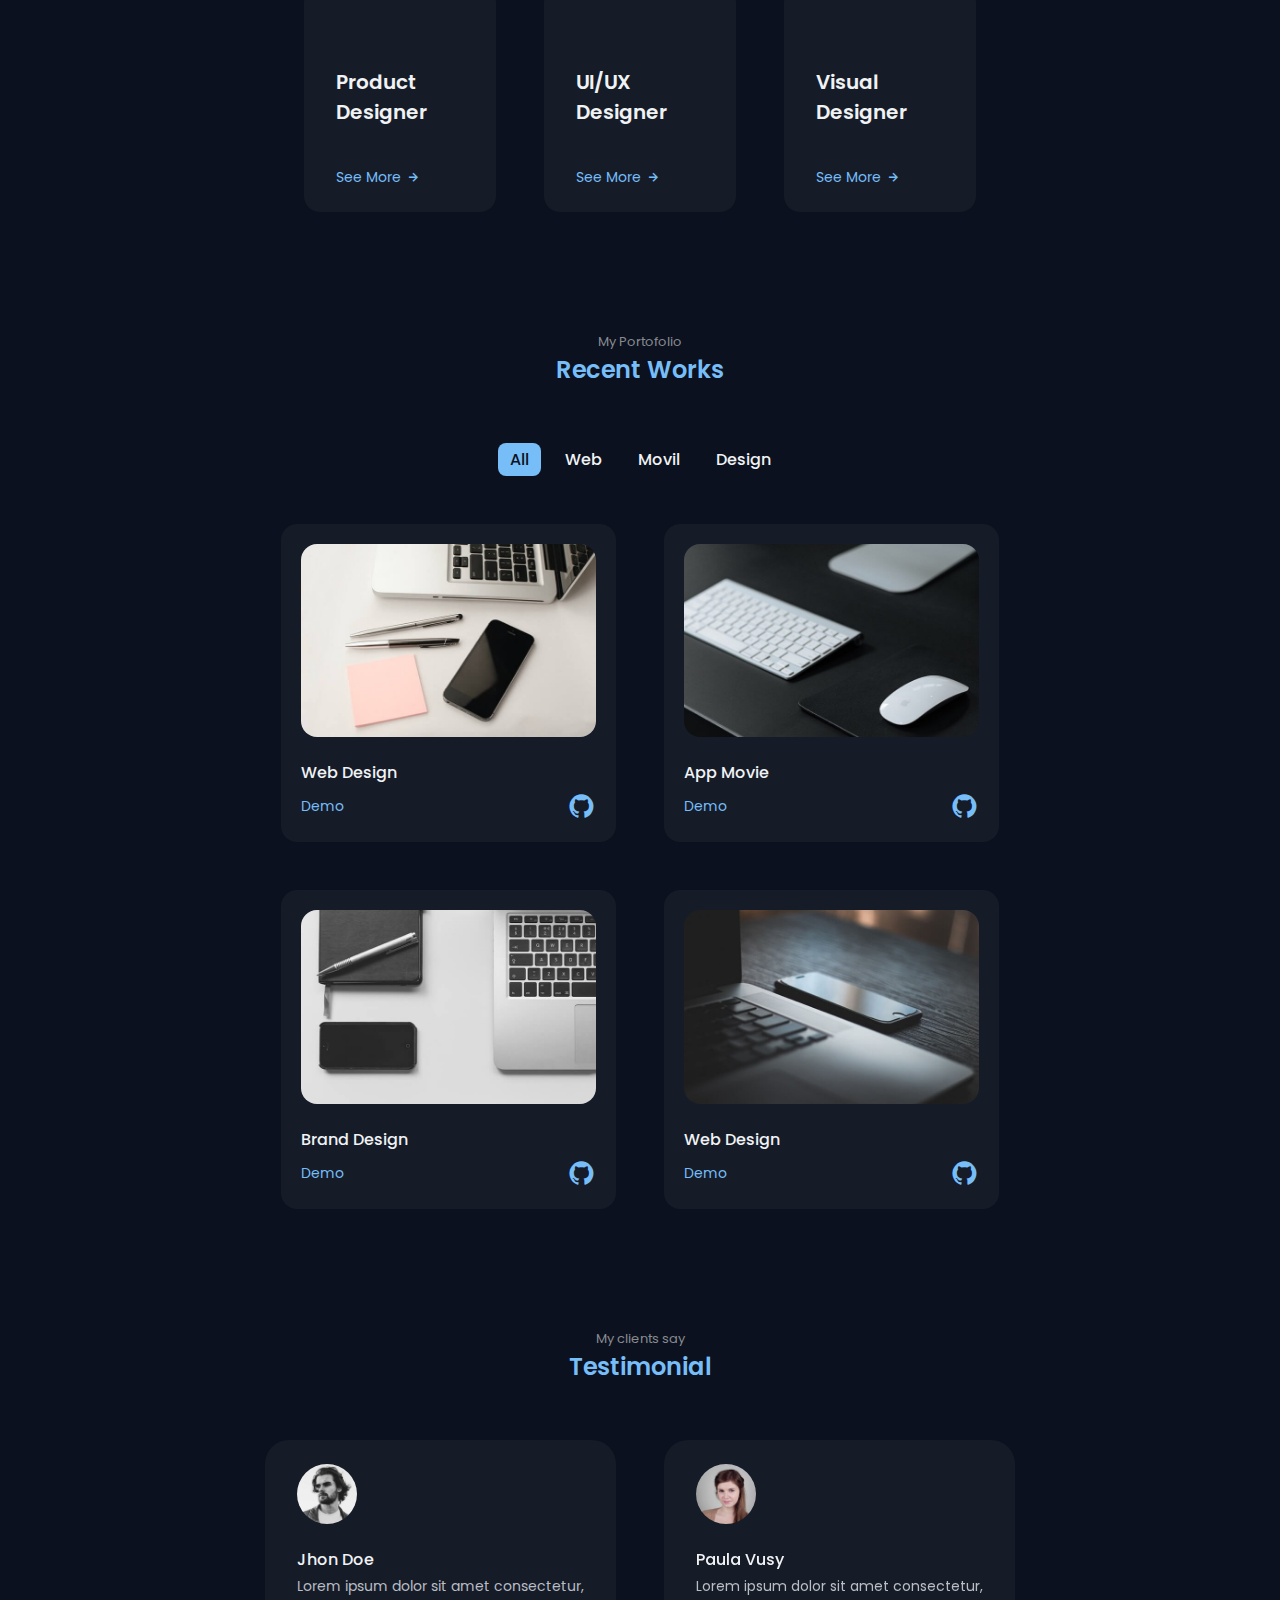
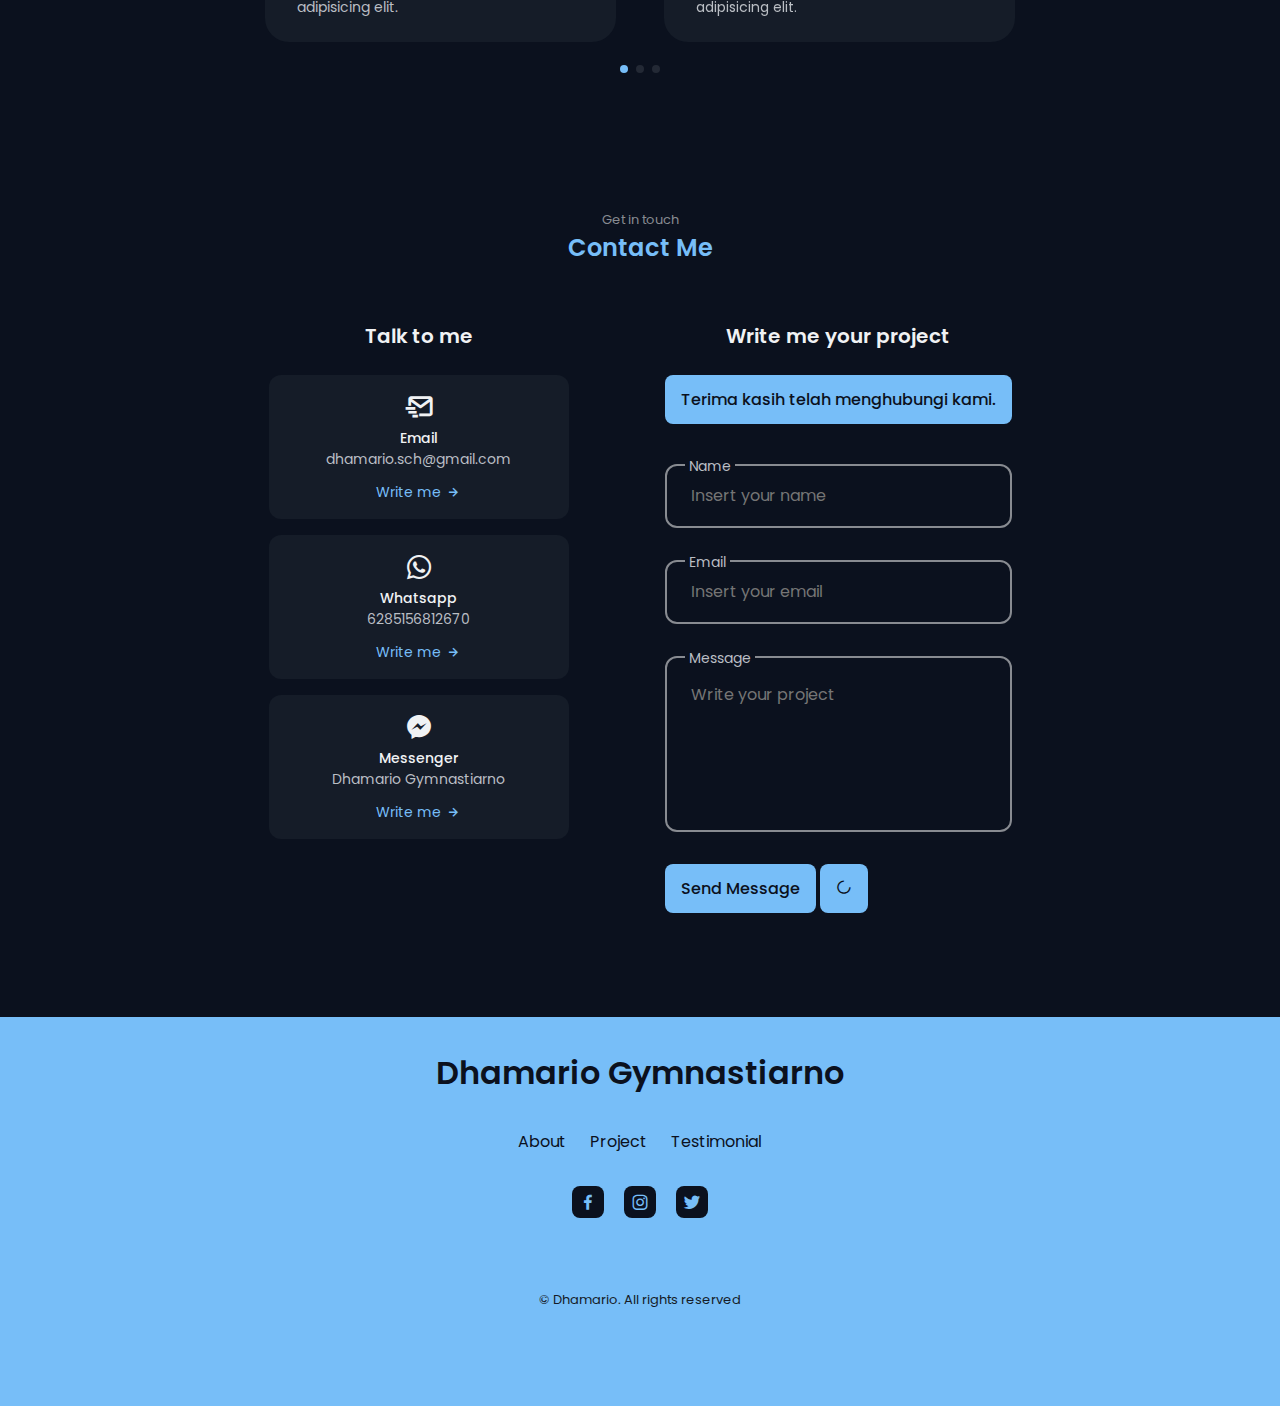
==== commit 1994ea71: "Update index.html" ====
--- a/index.html
+++ b/index.html
@@ -733,7 +733,7 @@
     <!--=============== FOOTER ===============-->
     <footer class="footer">
         <div class="footer__container container">
-            <h1 class="footer__title">Ansel</h1>
+            <h1 class="footer__title">Dhamario Gymnastiarno</h1>
 
             <ul class="footer__list">
                 <li>
